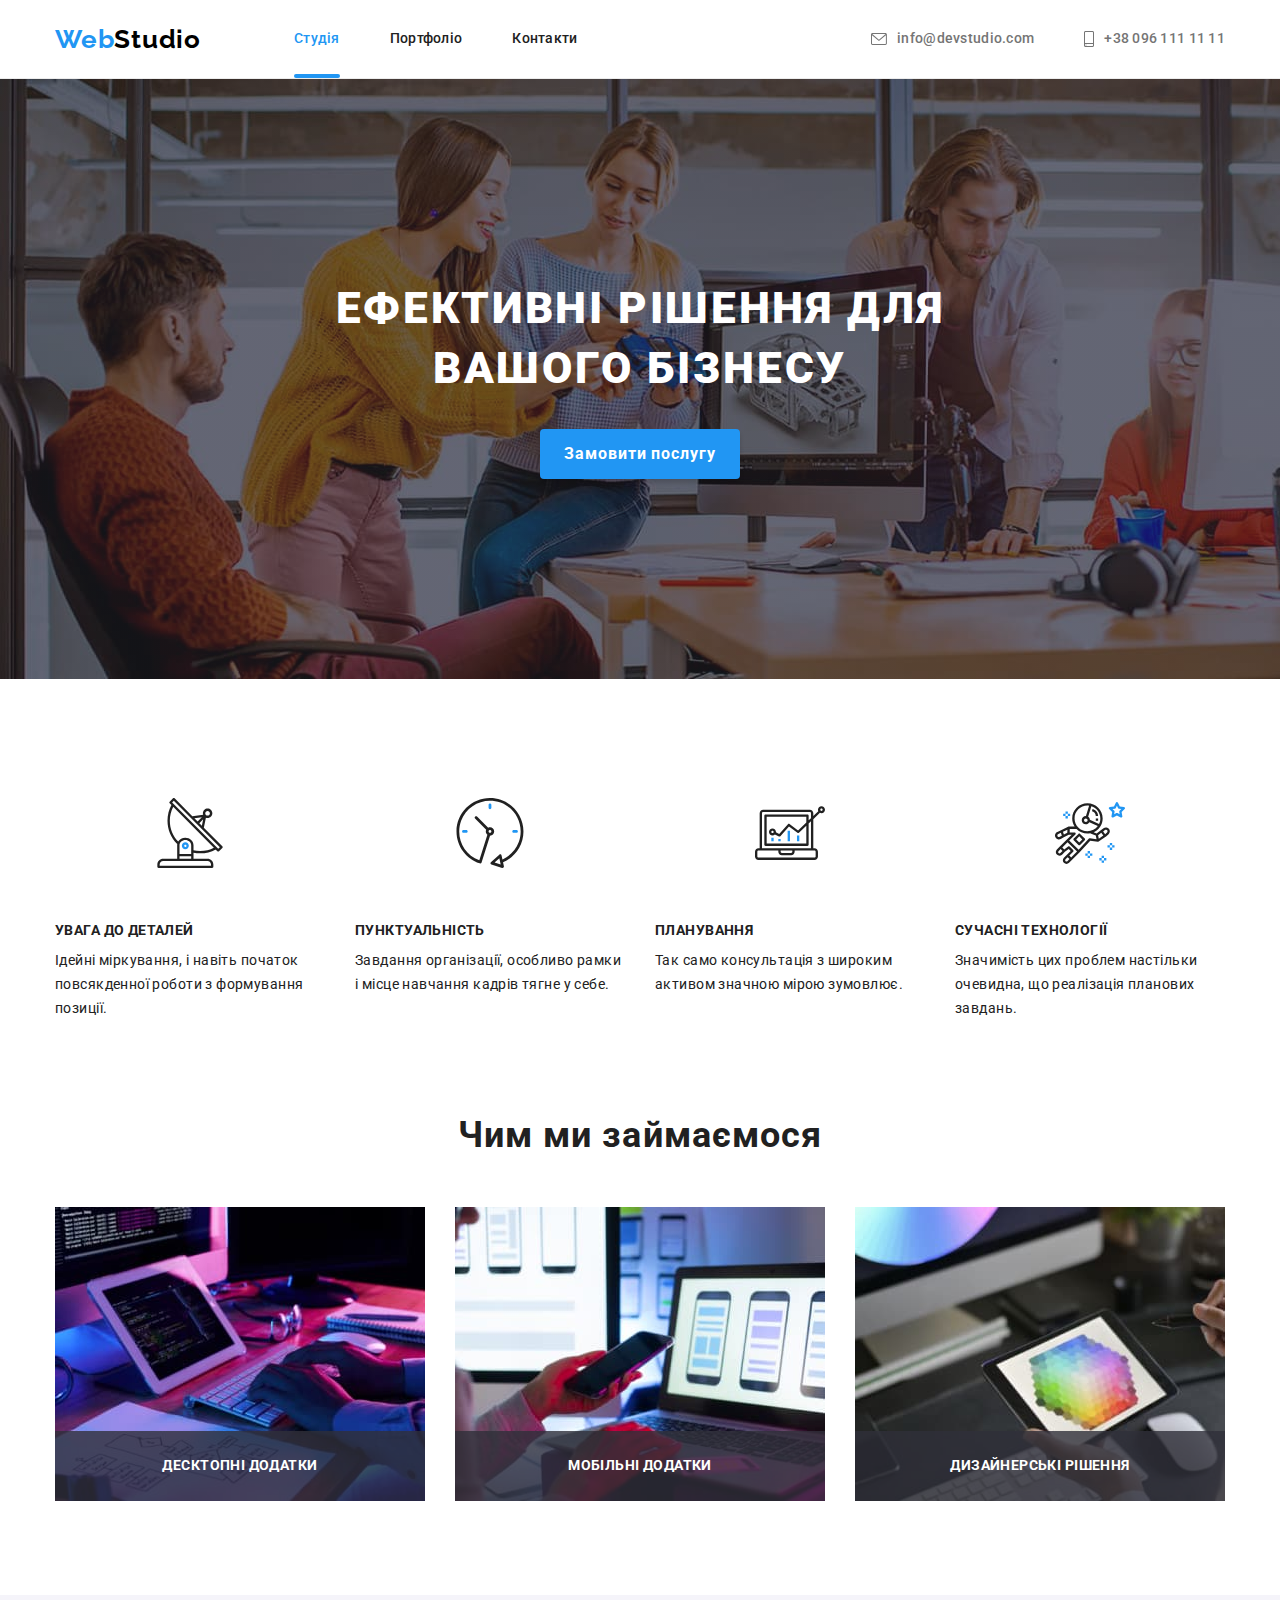
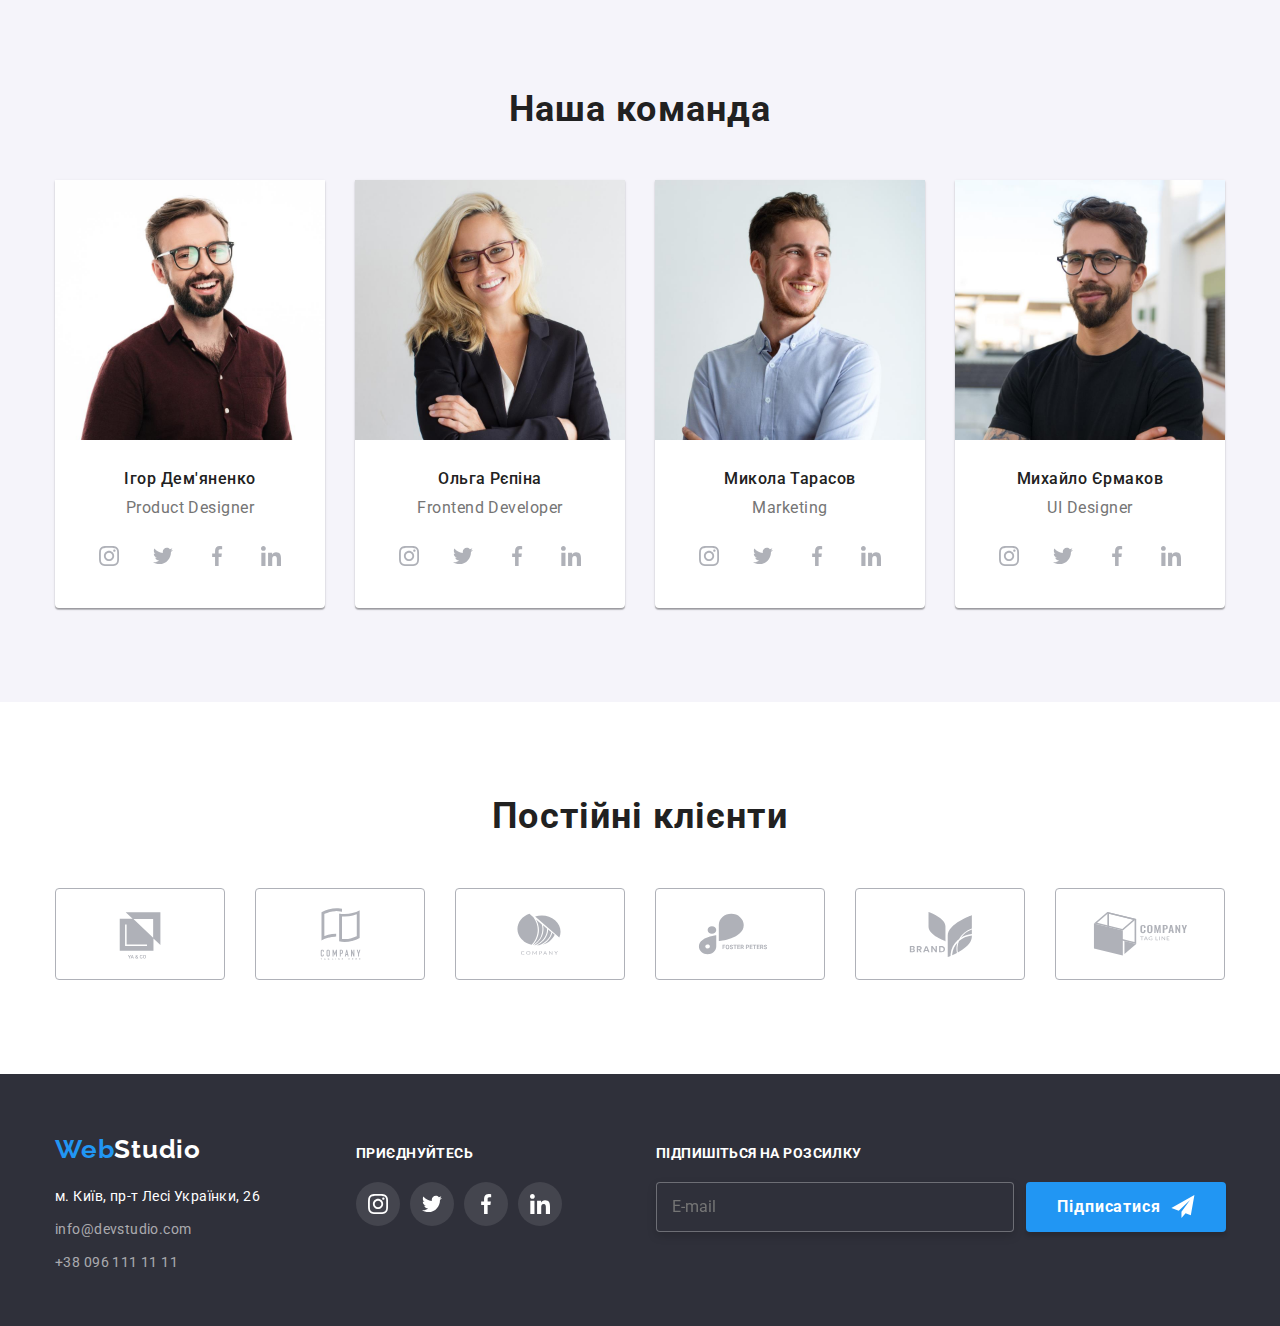
==== index.html @ 4ac6bf8f "старт дз 08" ====
<!DOCTYPE html>
<html lang="uk">
  <head>
    <meta charset="UTF-8" />
    <meta http-equiv="X-UA-Compatible" content="IE=edge" />
    <meta name="viewport" content="width=device-width, initial-scale=1.0" />
    <title>Студія</title>
    <link rel="preconnect" href="https://fonts.googleapis.com" />
    <link rel="preconnect" href="https://fonts.gstatic.com" crossorigin />
    <link
      href="https://fonts.googleapis.com/css2?family=Raleway:wght@700&family=Roboto:wght@400;500;700;900&display=swap"
      rel="stylesheet"
    />
    <link
      rel="stylesheet"
      href="https://cdnjs.cloudflare.com/ajax/libs/modern-normalize/1.1.0/modern-normalize.min.css"
    />
    <link rel="stylesheet" href="./css/main.min.css" />
  </head>
  <body>
    <!-- Шапка -->
    <header>
      <!-- навігація -->
      <div class="container page-header">
        <nav class="page-header__nav">
          <a href="./index.html" class="logo">Web<span class="logo--black">Studio</span></a>
          <ul class="page-header__bookmarks">
            <li class="page-header__item"><a class="page-header__link page-header__link--current" href="./index.html">Студія</a></li>
            <li class="page-header__item"><a class="page-header__link" href="./portfolio.html">Портфоліо</a></li>
            <li class="page-header__item"><a class="page-header__link" href="#">Контакти</a></li>
          </ul>
        </nav>
        <!-- контакти -->
        <ul class="page-header__connection">
                    <li class="page-header__item">
            <a class="page-header__contact" href="mailto:info@devstudio.com"
              ><svg class="page-header__icon" width="16" height="12">
                <use href="./images/icons.svg#icon-envelope"></use></svg
              >info@devstudio.com
            </a>
          </li>
          <li class="page-header__item">
            <a class="page-header__contact" href="tel:+380961111111"
              ><svg class="page-header__icon" width="10" height="16">
                <use href="./images/icons.svg#icon-smartphone"></use></svg
              >+38 096 111 11 11</a
            >
          </li>
        </ul>
      </div>
    </header>
    <main>
      <!-- Герой -->
      <section class="hero-section">
        <div class="container">
          <h1 class="hero-section__title">
            Ефективні рішення для <br />
            вашого бізнесу
          </h1>
          <button type="button" class="button button--margins" data-modal-open>Замовити послугу</button>
        </div>
      </section>
      <!-- Переваги -->
      <section class="section benefits-section">
        <h2 class="visually-hidden">Переваги</h2>
        <div class="container">
          <ul class="benefits-section__list">
            <li class="benefits-section__item">
              <div class="benefits-section__thumb">
                <svg class="benefits-section__icon"><use href="./images/icons.svg#icon-antenna"></use></svg>
              </div>
              <h3 class="benefits-section__title">Увага до деталей</h3>
              <p class="benefits-section__text">
                Ідейні міркування, і навіть початок повсякденної роботи з формування позиції.
              </p>
            </li>
            <li class="benefits-section__item">
              <div class="benefits-section__thumb">
                <svg class="benefits-section__icon"><use href="./images/icons.svg#icon-clock"></use></svg>
              </div>
              <h3 class="benefits-section__title">Пунктуальність</h3>
              <p class="benefits-section__text">
                Завдання організації, особливо рамки і місце навчання кадрів тягне у себе.
              </p>
            </li>
            <li class="benefits-section__item">
              <div class="benefits-section__thumb">
                <svg class="benefits-section__icon"><use href="./images/icons.svg#icon-diagram"></use></svg>
              </div>
              <h3 class="benefits-section__title">Планування</h3>
              <p class="benefits-section__text">
                Так само консультація з широким активом значною мірою зумовлює.
              </p>
            </li>
            <li class="benefits-section__item">
              <div class="benefits-section__thumb">
                <svg class="benefits-section__icon">
                  <use href="./images/icons.svg#icon-astronaut"></use>
                </svg>
              </div>
              <h3 class="benefits-section__title">Сучасні технології</h3>
              <p class="benefits-section__text">
                Значимість цих проблем настільки очевидна, що реалізація планових завдань.
              </p>
            </li>
          </ul>
        </div>
      </section>
      <!-- Чим ми займаємося -->
      <section class="section">
        <div class="container">
          <h2>Чим ми займаємося</h2>
          <ul class="doing">
            <li class="doing__item">
              <div class="doing__thumb">
                <img src="./images/box1.jpg" alt="Пише код за клавіатурою" width="370" />
                <p class="doing__sign">Десктопні додатки</p>
              </div>
            </li>
            <li class="doing__item">
              <div class="doing__thumb">
                <img src="./images/box2.jpg" alt="Створення UI/UX для смартфонів" width="370" />
                <p class="doing__sign">Мобільні додатки</p>
              </div>
            </li>
            <li class="doing__-item">
              <div class="doing__thumb">
                <img src="./images/box3.jpg" alt="Палітра на планшеті" width="370" />
                <p class="doing__sign">Дизайнерські рішення</p>
              </div>
            </li>
          </ul>
        </div>
      </section>
      <!-- Наша команда -->
      <section class="section team-section">
        <div class="container">
          <h2>Наша команда</h2>
          <!-- карточки команди -->
          <ul class="team-section__list">
            <li class="team-section__item">
              <img src="./images/team1.jpg" alt="Бородань в окулярах посміхається" width="270" />
              <div class="team-section__signature">
                <h3 class="team-section__title">Ігор Дем'яненко</h3>
                <p class="team-section__text">Product Designer</p>
                <ul class="team-social">
                  <li class="team-social__item">
                    <a class="team-social__link" href="#">
                      <svg class="team-social__icon">
                        <use href="./images/icons.svg#icon-instagram"></use></svg
                    ></a>
                  </li>
                  <li class="team-social__item">
                    <a class="team-social__link" href="#">
                      <svg class="team-social__icon">
                        <use href="./images/icons.svg#icon-twitter"></use></svg
                    ></a>
                  </li>
                  <li class="team-social__item">
                    <a class="team-social__link" href="#">
                      <svg class="team-social__icon">
                        <use href="./images/icons.svg#icon-facebook"></use></svg
                    ></a>
                  </li>
                  <li class="team-social__item">
                    <a class="team-social__link" href="#">
                      <svg class="team-social__icon">
                        <use href="./images/icons.svg#icon-linkedin"></use></svg
                    ></a>
                  </li>
                </ul>
              </div>
            </li>
            <li class="team-section__item">
              <img src="./images/team2.jpg" alt="Блондинка в окулярах" width="270" />
              <div class="team-section__signature">
                <h3 class="team-section__title">Ольга Рєпіна</h3>
                <p class="team-section__text">Frontend Developer</p>
                <ul class="team-social">
                  <li class="team-social__item">
                    <a class="team-social__link" href="#">
                      <svg class="team-social__icon">
                        <use href="./images/icons.svg#icon-instagram"></use></svg
                    ></a>
                  </li>
                  <li class="team-social__item">
                    <a class="team-social__link" href="#">
                      <svg class="team-social__icon">
                        <use href="./images/icons.svg#icon-twitter"></use></svg
                    ></a>
                  </li>
                  <li class="team-social__item">
                    <a class="team-social__link" href="#">
                      <svg class="team-social__icon">
                        <use href="./images/icons.svg#icon-facebook"></use></svg
                    ></a>
                  </li>
                  <li class="team-social__item">
                    <a class="team-social__link" href="#">
                      <svg class="team-social__icon">
                        <use href="./images/icons.svg#icon-linkedin"></use></svg
                    ></a>
                  </li>
                </ul>
              </div>
            </li>
            <li class="team-section__item">
              <img src="./images/team3.jpg" alt="Чоловік посміхається" width="270" />
              <div class="team-section__signature">
                <h3 class="team-section__title">Микола Тарасов</h3>
                <p class="team-section__text">Marketing</p>
                <ul class="team-social">
                  <li class="team-social__item">
                    <a class="team-social__link" href="#">
                      <svg class="team-social__icon">
                        <use href="./images/icons.svg#icon-instagram"></use></svg
                    ></a>
                  </li>
                  <li class="team-social__item">
                    <a class="team-social__link" href="#">
                      <svg class="team-social__icon">
                        <use href="./images/icons.svg#icon-twitter"></use></svg
                    ></a>
                  </li>
                  <li class="team-social__item">
                    <a class="team-social__link" href="#">
                      <svg class="team-social__icon">
                        <use href="./images/icons.svg#icon-facebook"></use></svg
                    ></a>
                  </li>
                  <li class="team-social__item">
                    <a class="team-social__link" href="#">
                      <svg class="team-social__icon">
                        <use href="./images/icons.svg#icon-linkedin"></use></svg
                    ></a>
                  </li>
                </ul>
              </div>
            </li>
            <li class="team-section__item">
              <img src="./images/team4.jpg" alt="Бородань в окулярах" width="270" />
              <div class="team-section__signature">
                <h3 class="team-section__title">Михайло Єрмаков</h3>
                <p class="team-section__text">UI Designer</p>
                <ul class="team-social">
                  <li class="team-social__item">
                    <a class="team-social__link" href="#">
                      <svg class="team-social__icon">
                        <use href="./images/icons.svg#icon-instagram"></use></svg
                    ></a>
                  </li>
                  <li class="team-social__item">
                    <a class="team-social__link" href="#">
                      <svg class="team-social__icon">
                        <use href="./images/icons.svg#icon-twitter"></use></svg
                    ></a>
                  </li>
                  <li class="team-social__item">
                    <a class="team-social__link" href="#">
                      <svg class="team-social__icon">
                        <use href="./images/icons.svg#icon-facebook"></use></svg
                    ></a>
                  </li>
                  <li class="team-social__item">
                    <a class="team-social__link" href="#">
                      <svg class="team-social__icon">
                        <use href="./images/icons.svg#icon-linkedin"></use></svg
                    ></a>
                  </li>
                </ul>
              </div>
            </li>
          </ul>
        </div>
      </section>
      <!-- Постійні клієнти -->
      <section class="section">
        <div class="container">
          <h2>Постійні клієнти</h2>
          <ul class="clients">
            <li class="clients__item">
              <a class="clients__link" href=""
                ><svg class="clients__icon"><use href="./images/icons.svg#icon-comlogo1"></use></svg
              ></a>
            </li>
            <li class="clients__item">
              <a class="clients__link" href=""
                ><svg class="clients__icon"><use href="./images/icons.svg#icon-comlogo2"></use></svg
              ></a>
            </li>
            <li class="clients__item">
              <a class="clients__link" href=""
                ><svg class="clients__icon"><use href="./images/icons.svg#icon-comlogo3"></use></svg
              ></a>
            </li>
            <li class="clients__item">
              <a class="clients__link" href=""
                ><svg class="clients__icon"><use href="./images/icons.svg#icon-comlogo4"></use></svg
              ></a>
            </li>
            <li class="clients__item">
              <a class="clients__link" href=""
                ><svg class="clients__icon"><use href="./images/icons.svg#icon-comlogo5"></use></svg
              ></a>
            </li>
            <li class="clients__item">
              <a class="clients__link" href=""
                ><svg class="clients__icon"><use href="./images/icons.svg#icon-comlogo6"></use></svg
              ></a>
            </li>
          </ul>
        </div>
      </section>
    </main>
    <!-- Футер -->
    <footer class="page-footer">
      <div class="container container--flex">
        <div>
          <a href="./index.html" class="logo"
            >Web<span class="logo--white">Studio</span></a
          >
          <address class="footer-contacts">
            <ul class="footer-contacts__list">
              <li class="footer-contacts__item">
                <a
                  class="footer-contacts__address"
                  href="https://goo.gl/maps/CPtrU1FHBa2aNyZL9"
                  target="_blank"
                  rel="noopener noreferrer nofollow"
                  >м. Київ, пр-т Лесі Українки, 26</a
                >
              </li>
              <li class="footer-contacts__item">
                <a class="footer-contacts__connection" href="mailto:info@devstudio.com">info@devstudio.com</a>
              </li>
              <li class="footer-contacts__item">
                <a class="footer-contacts__connection" href="tel:+380961111111">+38 096 111 11 11</a>
              </li>
            </ul>
          </address>
        </div>
        <div class="join-in">
          <p class="join-in__title">приєднуйтесь</p>
          <ul class="social-footer">
            <li class="social-footer__item">
              <a class="social-footer__link" href="#">
                <svg class="social-footer__icon">
                  <use href="./images/icons.svg#icon-instagram"></use></svg
              ></a>
            </li>
            <li class="social-footer__item">
              <a class="social-footer__link" href="#">
                <svg class="social-footer__icon">
                  <use href="./images/icons.svg#icon-twitter"></use></svg
              ></a>
            </li>
            <li class="social-footer__item">
              <a class="social-footer__link" href="#">
                <svg class="social-footer__icon">
                  <use href="./images/icons.svg#icon-facebook"></use></svg
              ></a>
            </li>
            <li class="social-footer__item">
              <a class="social-footer__link" href="#">
                <svg class="social-footer__icon">
                  <use href="./images/icons.svg#icon-linkedin"></use></svg
              ></a>
            </li>
          </ul>
        </div>
        <!-- Форма "Підписатися" -->
        <div class="subscribe">
          <p class="subscribe__title">Підпишіться на розсилку</p>
          <form class="subscribe__form" name="subscribe-form">
            <label>
              <input class="subscribe__input" type="email" name="email" placeholder="E-mail" />
            </label>
            <button class="button" type="submit">
              Підписатися<svg class="button__icon" width="24" height="24">
                <use href="./images/icons.svg#icon-iconsend"></use>
              </svg>
            </button>
          </form>
        </div>
      </div>
    </footer>



    <!-- Модалка -->

    <div class="backdrop is-hidden" data-modal>
      <div class="modal">
        <button class="modal__close" data-modal-close>✕</button>
        <h4 class="modal__title">Залиште свої дані, ми вам передзвонимо</h4>
        <form>
          <label class="modal__field"
            ><span class="modal__label"> Ім'я</span>

            <input class="modal__input" type="text" name="name" />
            <svg class="modal__icon">
              <use href="./images/icons.svg#icon-person"></use>
            </svg>
          </label>

          <label class="modal__field">
            <span class="modal__label"> Телефон</span>
            <input class="modal__input" type="tel" name="tel" />
            <svg class="modal__icon">
              <use href="./images/icons.svg#icon-phone"></use>
            </svg>
          </label>

          <label class="modal__field">
            <span class="modal__label"> Пошта</span>
            <input class="modal__input" type="email" name="email" />
            <svg class="modal__icon">
              <use href="./images/icons.svg#icon-email"></use>
            </svg>
          </label>

          <label class="modal__field">
            <span class="modal__label">Коментар</span>
            <textarea class="modal__textarea" name="feedback" rows="7" placeholder="Введіть текст">
            </textarea>
          </label>

          <label class="policy">
            <input class="policy__input" type="checkbox" value="agree" />
            <span class="policy__icon"></span>
            Погоджуюся з розсилкою та приймаю <a class="policy__link" href="">Умови договору</a>
          </label>
          <button class="button button--margins" type="submit">Відправити</button>
        </form>
      </div>
    </div>

    <script src="./js/modal.js"></script>
  </body>
</html>
---- css/main.min.css ----
body{font-family:Roboto,sans-serif;color:#212121}h1,h2,h3,h4,h5,h6,p,ul{margin:0;padding:0;font-weight:normal;list-style:none}img{display:block;max-width:100%;height:auto}li{list-style-type:none}.container{width:1200px;margin:0 auto;padding:0 15px}.section{padding:94px 0}.visually-hidden{position:absolute;white-space:nowrap;width:1px;height:1px;overflow:hidden;border:0;padding:0;clip:rect(0 0 0 0);-webkit-clip-path:inset(50%);clip-path:inset(50%);margin:-1px}.logo{display:inline-block;color:#2196f3;font-family:"Raleway";font-weight:700;font-size:26px;line-height:1.19;letter-spacing:.03em;text-decoration:none}.logo--black{color:#000}.logo--white{color:#fff}header{background:#fff;border-bottom:solid 1px #ececec}.page-header{display:flex;align-items:center}.page-header__bookmarks,.page-header__nav{display:flex;align-items:center}.page-header__bookmarks{margin-left:93px}.page-header__link{position:relative;display:block;padding-top:31px;padding-bottom:31px;color:#212121;text-decoration:none;font-weight:500;font-size:14px;line-height:1.14;letter-spacing:.02em;transition:color 250ms cubic-bezier(0.4, 0, 0.2, 1)}.page-header__link:hover,.page-header__link:focus{color:#2196f3}.page-header__link--current::after{position:absolute;bottom:0;content:"";display:block;background-color:#2196f3;color:#2196f3;height:4px;width:100%;border-radius:2px;opacity:1}.page-header__link--current{color:#2196f3}.page-header__bookmarks .page-header__item:not(:last-child){margin-right:50px}.page-header__connection .page-header__item:not(:last-child){margin-right:50px}.page-header__connection{display:flex;margin-left:auto;color:#757575}.page-header__contact{display:inline-block;display:flex;align-items:center;padding-top:31px;padding-bottom:31px;color:#757575;text-decoration:none;font-weight:500;font-size:14px;line-height:1.14;letter-spacing:.02em;transition:color 250ms cubic-bezier(0.4, 0, 0.2, 1)}.page-header__contact:hover,.page-header__contact:focus{color:#2196f3}.page-header__icon{margin-right:10px;fill:currentColor}.button{color:#fff;background-color:#2196f3;cursor:pointer;display:inline-block;display:flex;align-items:center;justify-content:center;text-align:center;border:0;width:200px;height:50px;border-radius:4px;font-weight:700;font-size:16px;line-height:1.87;letter-spacing:.06em;box-shadow:0px 4px 4px rgba(0,0,0,.15);padding:10px 23px}.button--margins{margin:auto}.hero-section{align-items:center;background-color:#2f303a;background-image:linear-gradient(rgba(47, 48, 58, 0.4), rgba(47, 48, 58, 0.4)),url(../images/heroimage.jpg);max-width:1600px;height:600px;margin:0 auto;padding:200px 0}.hero-section__title{font-weight:900;font-size:44px;line-height:1.36;text-align:center;letter-spacing:.06em;text-transform:uppercase;color:#fff;margin-top:0;margin-bottom:30px}.benefits-section{padding-bottom:0}.benefits-section__list{display:flex}.benefits-section__list .benefits-section__item:not(:last-child){margin-right:30px}.benefits-section__item{width:270px}.benefits-section__thumb{display:block;display:flex;align-items:center;justify-content:center;height:120px;border-radius:4px;margin-bottom:30px;background-color:var(--bg-secondary-color)}.benefits-section__icon{width:70px;height:70px}.benefits-section__title{font-family:"Roboto";font-weight:700;font-size:14px;line-height:1.14;letter-spacing:.03em;text-transform:uppercase;margin-bottom:10px}.benefits-section__text{font-size:14px;line-height:1.71;letter-spacing:.03em;color:var(--secondary-text-color)}h2{font-weight:700;font-size:36px;line-height:1.16;text-align:center;letter-spacing:.03em;margin-bottom:50px}.doing{display:flex}.doing__item:not(:last-child){margin-right:30px}.doing__thumb{position:relative;display:flex;align-items:center}.doing__sign{position:absolute;bottom:0;display:block;display:flex;align-items:center;justify-content:center;background-color:rgba(47,48,58,.8);width:100%;height:70px;font-weight:700;font-size:14px;line-height:1.14;text-align:center;letter-spacing:.03em;text-transform:uppercase;color:#fff}.team-section{background-color:#f5f4fa}.team-section__list{display:flex}.team-section__item{display:block;width:270px;background-color:#fff;box-shadow:0px 1px 3px rgba(0,0,0,.12),0px 1px 1px rgba(0,0,0,.14),0px 2px 1px rgba(0,0,0,.2);border-radius:0px 0px 4px 4px}.team-section__item:not(:last-child){margin-right:30px}.team-section__title{font-weight:500;font-size:16px;line-height:1.18;text-align:center;letter-spacing:.03em;margin-bottom:10px}.team-section__text{font-size:16px;line-height:1.18;text-align:center;letter-spacing:.03em;color:#757575;margin-bottom:16px}.team-section__signature{padding:30px 32px}.team-social{display:flex;width:206px;height:44px}.team-social__item:not(:last-child){margin-right:10px}.team-social__link{display:inline-block;width:44px;height:44px;border-radius:50%;padding:12px;fill:#afb1b8;transition:color 250ms cubic-bezier(0.4, 0, 0.2, 1),background-color 250ms cubic-bezier(0.4, 0, 0.2, 1)}.team-social__link:hover,.team-social__link:focus{background-color:#2196f3;fill:#fff}.team-social__icon{width:20px;height:20px}.clients{display:flex}.clients__item:not(:last-child){margin-right:30px}.clients__link{display:inline-block;width:170px;height:92px;border:#afb1b8 solid 1px;border-radius:4px;padding:16px 32px;color:#afb1b8;transition:fill 250ms cubic-bezier(0.4, 0, 0.2, 1),color 250ms cubic-bezier(0.4, 0, 0.2, 1),border 250ms cubic-bezier(0.4, 0, 0.2, 1)}.clients__link:hover,.clients__link:focus{border:#2196f3 solid 1px;color:#2196f3;fill:#2196f3}.clients__icon{width:106px;height:60px;fill:currentColor}.page-footer{background-color:#2f303a;height:252px;padding-top:60px}.container--flex{display:flex}.footer-contacts{margin-top:20px}.footer-contacts__address{color:#fff;font-style:normal;font-size:14px;line-height:1.71;letter-spacing:.03em;text-decoration:none;transition:color 250ms cubic-bezier(0.4, 0, 0.2, 1)}.footer-contacts__address:hover,.footer-contacts__address:focus{color:#2196f3}.footer-contacts__connection{color:rgba(255,255,255,.6);font-style:normal;font-size:14px;line-height:1.71;letter-spacing:.03em;text-decoration:none;transition:color 250ms cubic-bezier(0.4, 0, 0.2, 1)}.footer-contacts__connection:hover,.footer-contacts__connection:focus{color:#2196f3}.footer-contacts__item:not(:last-child){margin-bottom:9px}.footer-contacts__list{width:231px}.social-footer{display:flex}.social-footer__item:not(:last-child){margin-right:10px}.social-footer__link{display:inline-block;width:44px;height:44px;border-radius:50%;background-color:rgba(255,255,255,.1);padding:12px;transition:background-color 250ms cubic-bezier(0.4, 0, 0.2, 1)}.social-footer__link:hover,.social-footer__link:focus{background-color:#2196f3}.social-footer__icon{width:20px;height:20px;fill:#fff}.join-in{margin-left:70px}.join-in__title,.subscribe__title{font-weight:700;font-size:14px;line-height:1.14;letter-spacing:.03em;text-transform:uppercase;color:#fff;margin-top:12px;margin-bottom:20px}.subscribe{margin-left:94px}.subscribe__form{display:flex;flex-direction:row}.button__icon{margin-left:10px;justify-content:center}.subscribe__input{width:358px;height:50px;margin-right:12px;display:inline-block;display:flex;background-color:#2f303a;color:rgba(255,255,255,.6);padding:15px;border:1px solid rgba(255,255,255,.3);filter:drop-shadow(0px 4px 4px rgba(0, 0, 0, 0.15));border-radius:4px}.backdrop{position:fixed;left:0;top:0;width:100%;height:100%;background-color:rgba(0,0,0,.2);opacity:1;transition:opacity 300ms cubic-bezier(0.4, 0, 0.2, 1)}.backdrop.is-hidden{opacity:0;pointer-events:none}.backdrop.is-hidden .modal{transform:translate(-50%, -50%) scale(1.1)}.modal{position:absolute;top:50%;left:50%;width:528px;padding:40px;border-radius:4px;background-color:#fff;box-shadow:0px 1px 3px rgba(0,0,0,.12),0px 1px 1px rgba(0,0,0,.14),0px 2px 1px rgba(0,0,0,.2);transform:translate(-50%, -50%) scale(1);transition:transform 300ms cubic-bezier(0.4, 0, 0.2, 1)}.modal__close{position:absolute;display:block;padding:0;top:8px;right:8px;width:30px;height:30px;border-radius:50%;background-color:#fff;border:1px solid rgba(0,0,0,.1);transition:color 250ms cubic-bezier(0.4, 0, 0.2, 1)}.modal__close:hover{color:#2196f3;cursor:pointer}.modal__title{font-weight:700;font-size:20px;line-height:1.15;text-align:center;letter-spacing:.03em;margin-bottom:30px}.modal__field{display:block;position:relative}.modal__label{position:absolute;top:-18px;font-size:12px;line-height:1.16;letter-spacing:.01em;color:#757575}.modal__input{width:448px;height:40px;border:1px solid rgba(33,33,33,.2);border-radius:4px;padding-left:42px;margin-bottom:28px;transition:border 250ms cubic-bezier(0.4, 0, 0.2, 1)}.modal__input:focus+.modal__icon{fill:#2196f3}.modal__input:focus{border:1px solid #2196f3}.modal__textarea{resize:none;width:448px;height:120px;font-size:12px;line-height:1.16;letter-spacing:.01em;color:rgba(117,117,117,.5);padding:12px 16px;border:1px solid rgba(33,33,33,.2);border-radius:4px;margin-bottom:20px;transition:border 250ms cubic-bezier(0.4, 0, 0.2, 1)}.modal__textarea:focus{border:1px solid #2196f3}.modal__icon{position:absolute;top:11px;left:12px;display:inline-block;width:18px;height:18px;transition:fill 250ms cubic-bezier(0.4, 0, 0.2, 1)}.policy{display:inline-block;display:flex;align-items:center;font-size:14px;line-height:1.71;letter-spacing:.03em;color:#757575;margin-left:11px;margin-right:11px;margin-bottom:30px}.policy__link{display:inline-block;color:#2196f3;text-decoration:underline;margin-left:4px}.policy__input{position:absolute;white-space:nowrap;width:1px;height:1px;overflow:hidden;border:0;padding:0;clip:rect(0 0 0 0);-webkit-clip-path:inset(50%);clip-path:inset(50%);margin:-1px}.policy__input:checked+.policy__icon{background-color:#2196f3;border:none;background-image:url(../images/check.svg);background-size:contain;background-position:center;background-repeat:no-repeat}.policy__icon{display:inline-block;width:15px;height:15px;border:#212121 2px solid;border-radius:2px;margin-right:8px;transition:background-color 250ms cubic-bezier(0.4, 0, 0.2, 1),border 250ms cubic-bezier(0.4, 0, 0.2, 1)}.filter{display:flex;justify-content:center;margin-bottom:50px}.filter__item:not(:last-child){margin-right:8px}.filter__button{color:#212121;background-color:#f5f4fa;cursor:pointer;border:0;font-weight:500;font-size:16px;line-height:1.62;text-align:center;letter-spacing:.03em;border-radius:4px;padding:6px 22px;transition:color 250ms cubic-bezier(0.4, 0, 0.2, 1),background-color 250ms cubic-bezier(0.4, 0, 0.2, 1),box-shadow 250ms cubic-bezier(0.4, 0, 0.2, 1)}.filter__button:hover,.filter__button:focus{color:#fff;background-color:#2196f3;box-shadow:0px 3px 1px rgba(0,0,0,.1),0px 1px 2px rgba(0,0,0,.08),0px 2px 2px rgba(0,0,0,.12)}.cards-grid{display:flex;flex-wrap:wrap}.card{width:370px;height:404px;background:#fff;border:1px solid #eee;margin-right:30px;margin-bottom:30px;transition:box-shadow 250ms cubic-bezier(0.4, 0, 0.2, 1),opacity 250ms cubic-bezier(0.4, 0, 0.2, 1)}.card:hover,.card:focus{box-shadow:0px 1px 1px rgba(0,0,0,.12),0px 4px 4px rgba(0,0,0,.06),1px 4px 6px rgba(0,0,0,.16)}.card:hover .card__overlay,.card:focus .card__overlay{transform:translateY(-294px)}.card:nth-child(3n){margin-right:0}.card:nth-last-child(-n+3){margin-bottom:0}.card__thumb{position:relative;overflow:hidden;display:flex;align-items:center}.card__overlay{position:absolute;top:294px;width:100%;height:100%;background-color:rgba(33,150,243,.9);transition:transform 250ms cubic-bezier(0.4, 0, 0.2, 1)}.card__comment{position:absolute;display:block;top:0;width:100%;height:100%;padding:63px 24px;font-size:18px;line-height:1.55;color:#fff;letter-spacing:.03em}.card__sign{padding:20px 24px}.card__tittle{width:322px;font-weight:700;font-size:18px;line-height:2;letter-spacing:.06em;margin-bottom:4px}.card__text{width:322px;font-size:16px;line-height:1.87;letter-spacing:.03em;color:#757575}/*# sourceMappingURL=main.min.css.map */
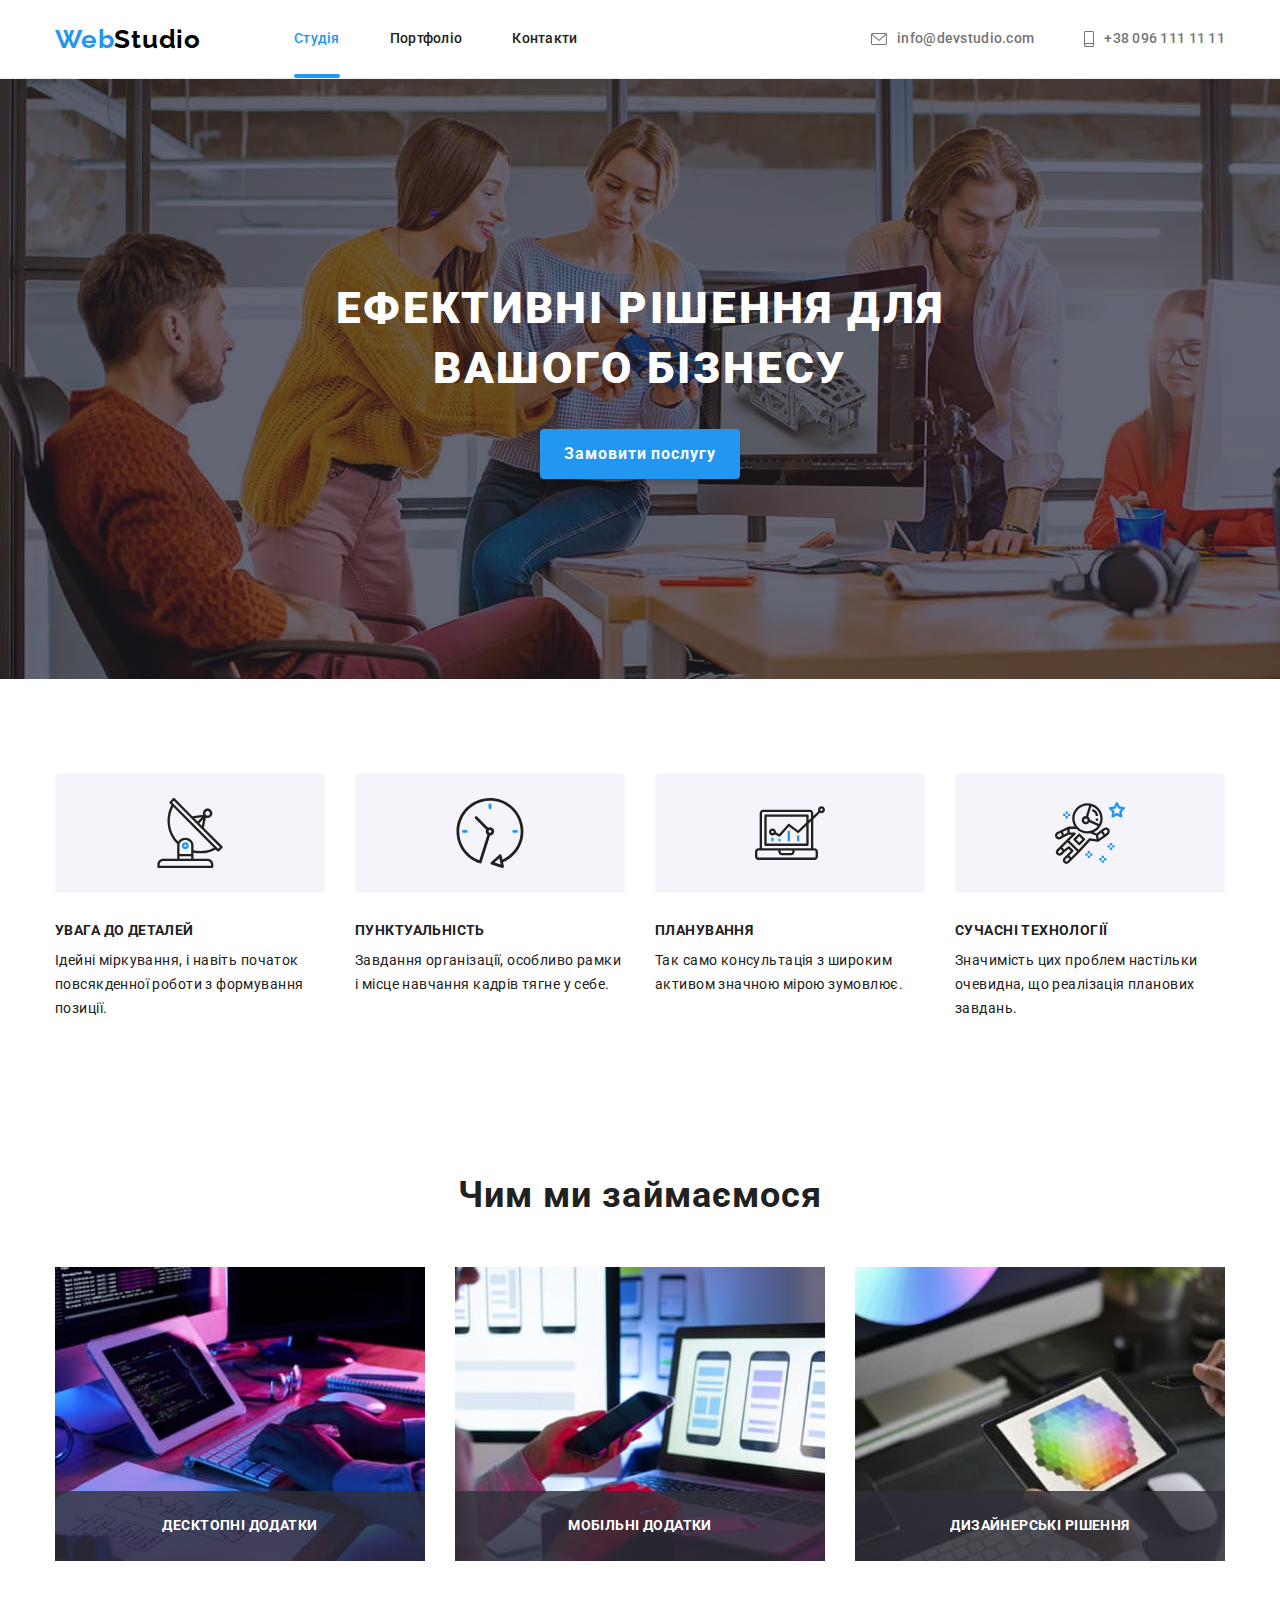
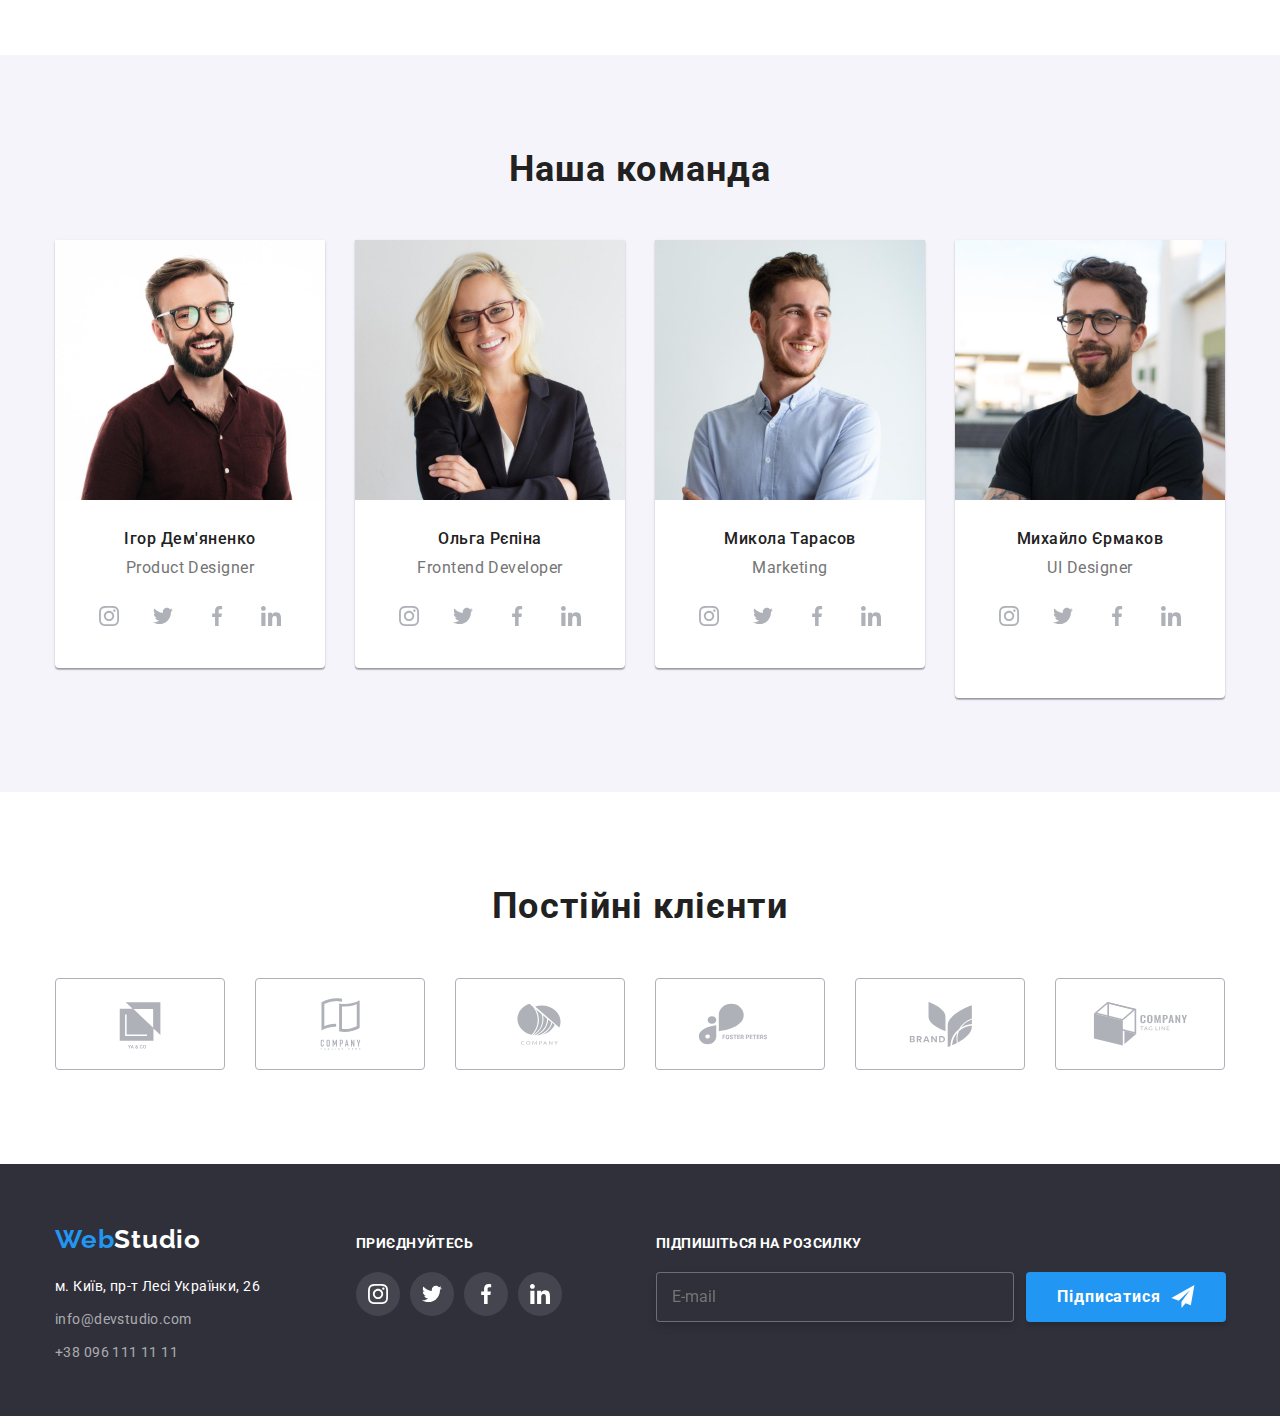
==== commit 6a987e47: "мобільна до клієнтів" ====
--- a/index.html
+++ b/index.html
@@ -23,16 +23,62 @@
       <!-- навігація -->
       <div class="container page-header">
         <nav class="page-header__nav">
-          <a href="./index.html" class="logo">Web<span class="logo--black">Studio</span></a>
+          <a href="./index.html" class="logo"> Web<span class="logo--black">Studio</span></a>
+
+          <!-- Кнопка меню -->
+          <button class="menu-button js-open-menu" type="button">
+            <svg width="40" height="40" aria-label="Перемикач мобільного меню">
+              <use class="icon-menu" href="./images/icons.svg#icon-menu"></use>
+            </svg>
+          </button>
+          <!-- Меню для мобілки -->
+          <div class="js-menu-container">
+            <button class="menu-button js-close-menu" type="button">
+              <svg width="40" height="40" aria-label="Перемикач мобільного меню">
+                <use class="icon-cross" href="./images/icons.svg#icon-close"></use>
+              </svg>
+            </button>
+            <!-- закладки мобілки -->
+            <ul class="menu-nav">
+              <li class="menu-nav__bookmark">
+                <a class="menu-nav__link menu-nav__link--current" href="./index.html">Студія</a>
+              </li>
+              <li class="menu-nav__bookmark">
+                <a class="menu-nav__link" href="./portfolio.html">Портфоліо</a>
+              </li>
+              <li class="menu-nav__bookmark"><a class="menu-nav__link" href="#">Контакти</a></li>
+            </ul>
+            <!-- контакти мобілки -->
+            <ul class="menu-contact">
+              <li class="menu-contact__item">
+                <a class="menu-contact__tel" href="tel:+380961111111">+38 096 111 11 11</a>
+              </li>
+              <li class="menu-contact__item">
+                <a class="menu-contact__mail" href="mailto:info@devstudio.com">info@devstudio.com </a>
+              </li>
+            </ul>
+            <!-- соц мережі мобілки -->
+            <ul class="menu-social">
+              <li class="menu-social__item"><a class="menu-social__link" href="#">Instagram</a></li>
+              <li class="menu-social__item"><a class="menu-social__link" href="#">Twitter</a></li>
+              <li class="menu-social__item"><a class="menu-social__link" href="#">Facebook</a></li>
+              <li class="menu-social__item"><a class="menu-social__link" href="#">LinkedIn</a></li>
+            </ul>
+          </div>
           <ul class="page-header__bookmarks">
-            <li class="page-header__item"><a class="page-header__link page-header__link--current" href="./index.html">Студія</a></li>
-            <li class="page-header__item"><a class="page-header__link" href="./portfolio.html">Портфоліо</a></li>
+            <li class="page-header__item">
+              <a class="page-header__link page-header__link--current" href="./index.html">Студія</a>
+            </li>
+            <li class="page-header__item">
+              <a class="page-header__link" href="./portfolio.html">Портфоліо</a>
+            </li>
             <li class="page-header__item"><a class="page-header__link" href="#">Контакти</a></li>
           </ul>
         </nav>
+
         <!-- контакти -->
         <ul class="page-header__connection">
-                    <li class="page-header__item">
+          <li class="page-header__item">
             <a class="page-header__contact" href="mailto:info@devstudio.com"
               ><svg class="page-header__icon" width="16" height="12">
                 <use href="./images/icons.svg#icon-envelope"></use></svg
@@ -57,7 +103,9 @@
             Ефективні рішення для <br />
             вашого бізнесу
           </h1>
-          <button type="button" class="button button--margins" data-modal-open>Замовити послугу</button>
+          <button type="button" class="button button--margins" data-modal-open>
+            Замовити послугу
+          </button>
         </div>
       </section>
       <!-- Переваги -->
@@ -67,7 +115,9 @@
           <ul class="benefits-section__list">
             <li class="benefits-section__item">
               <div class="benefits-section__thumb">
-                <svg class="benefits-section__icon"><use href="./images/icons.svg#icon-antenna"></use></svg>
+                <svg class="benefits-section__icon">
+                  <use href="./images/icons.svg#icon-antenna"></use>
+                </svg>
               </div>
               <h3 class="benefits-section__title">Увага до деталей</h3>
               <p class="benefits-section__text">
@@ -76,7 +126,9 @@
             </li>
             <li class="benefits-section__item">
               <div class="benefits-section__thumb">
-                <svg class="benefits-section__icon"><use href="./images/icons.svg#icon-clock"></use></svg>
+                <svg class="benefits-section__icon">
+                  <use href="./images/icons.svg#icon-clock"></use>
+                </svg>
               </div>
               <h3 class="benefits-section__title">Пунктуальність</h3>
               <p class="benefits-section__text">
@@ -85,7 +137,9 @@
             </li>
             <li class="benefits-section__item">
               <div class="benefits-section__thumb">
-                <svg class="benefits-section__icon"><use href="./images/icons.svg#icon-diagram"></use></svg>
+                <svg class="benefits-section__icon">
+                  <use href="./images/icons.svg#icon-diagram"></use>
+                </svg>
               </div>
               <h3 class="benefits-section__title">Планування</h3>
               <p class="benefits-section__text">
@@ -107,7 +161,7 @@
         </div>
       </section>
       <!-- Чим ми займаємося -->
-      <section class="section">
+      <section class="section hide-doing">
         <div class="container">
           <h2>Чим ми займаємося</h2>
           <ul class="doing">
@@ -139,7 +193,7 @@
           <!-- карточки команди -->
           <ul class="team-section__list">
             <li class="team-section__item">
-              <img src="./images/team1.jpg" alt="Бородань в окулярах посміхається" width="270" />
+              <img class="team-section__photo" src="./images/team1.jpg" alt="Бородань в окулярах посміхається"  />
               <div class="team-section__signature">
                 <h3 class="team-section__title">Ігор Дем'яненко</h3>
                 <p class="team-section__text">Product Designer</p>
@@ -172,7 +226,7 @@
               </div>
             </li>
             <li class="team-section__item">
-              <img src="./images/team2.jpg" alt="Блондинка в окулярах" width="270" />
+              <img class="team-section__photo" src="./images/team2.jpg" alt="Блондинка в окулярах" />
               <div class="team-section__signature">
                 <h3 class="team-section__title">Ольга Рєпіна</h3>
                 <p class="team-section__text">Frontend Developer</p>
@@ -205,7 +259,7 @@
               </div>
             </li>
             <li class="team-section__item">
-              <img src="./images/team3.jpg" alt="Чоловік посміхається" width="270" />
+              <img class="team-section__photo" src="./images/team3.jpg" alt="Чоловік посміхається"  />
               <div class="team-section__signature">
                 <h3 class="team-section__title">Микола Тарасов</h3>
                 <p class="team-section__text">Marketing</p>
@@ -238,7 +292,7 @@
               </div>
             </li>
             <li class="team-section__item">
-              <img src="./images/team4.jpg" alt="Бородань в окулярах" width="270" />
+              <img class="team-section__photo" src="./images/team4.jpg" alt="Бородань в окулярах"  />
               <div class="team-section__signature">
                 <h3 class="team-section__title">Михайло Єрмаков</h3>
                 <p class="team-section__text">UI Designer</p>
@@ -316,9 +370,7 @@
     <footer class="page-footer">
       <div class="container container--flex">
         <div>
-          <a href="./index.html" class="logo"
-            >Web<span class="logo--white">Studio</span></a
-          >
+          <a href="./index.html" class="logo">Web<span class="logo--white">Studio</span></a>
           <address class="footer-contacts">
             <ul class="footer-contacts__list">
               <li class="footer-contacts__item">
@@ -331,10 +383,14 @@
                 >
               </li>
               <li class="footer-contacts__item">
-                <a class="footer-contacts__connection" href="mailto:info@devstudio.com">info@devstudio.com</a>
+                <a class="footer-contacts__connection" href="mailto:info@devstudio.com"
+                  >info@devstudio.com</a
+                >
               </li>
               <li class="footer-contacts__item">
-                <a class="footer-contacts__connection" href="tel:+380961111111">+38 096 111 11 11</a>
+                <a class="footer-contacts__connection" href="tel:+380961111111"
+                  >+38 096 111 11 11</a
+                >
               </li>
             </ul>
           </address>
@@ -385,8 +441,6 @@
       </div>
     </footer>
 
-
-
     <!-- Модалка -->
 
     <div class="backdrop is-hidden" data-modal>
@@ -436,5 +490,6 @@
     </div>
 
     <script src="./js/modal.js"></script>
+    <script src="./js/mobile-menu.js"></script>
   </body>
 </html>
--- a/css/main.min.css
+++ b/css/main.min.css
@@ -1 +1 @@
-body{font-family:Roboto,sans-serif;color:#212121}h1,h2,h3,h4,h5,h6,p,ul{margin:0;padding:0;font-weight:normal;list-style:none}img{display:block;max-width:100%;height:auto}li{list-style-type:none}.container{width:1200px;margin:0 auto;padding:0 15px}.section{padding:94px 0}.visually-hidden{position:absolute;white-space:nowrap;width:1px;height:1px;overflow:hidden;border:0;padding:0;clip:rect(0 0 0 0);-webkit-clip-path:inset(50%);clip-path:inset(50%);margin:-1px}.logo{display:inline-block;color:#2196f3;font-family:"Raleway";font-weight:700;font-size:26px;line-height:1.19;letter-spacing:.03em;text-decoration:none}.logo--black{color:#000}.logo--white{color:#fff}header{background:#fff;border-bottom:solid 1px #ececec}.page-header{display:flex;align-items:center}.page-header__bookmarks,.page-header__nav{display:flex;align-items:center}.page-header__bookmarks{margin-left:93px}.page-header__link{position:relative;display:block;padding-top:31px;padding-bottom:31px;color:#212121;text-decoration:none;font-weight:500;font-size:14px;line-height:1.14;letter-spacing:.02em;transition:color 250ms cubic-bezier(0.4, 0, 0.2, 1)}.page-header__link:hover,.page-header__link:focus{color:#2196f3}.page-header__link--current::after{position:absolute;bottom:0;content:"";display:block;background-color:#2196f3;color:#2196f3;height:4px;width:100%;border-radius:2px;opacity:1}.page-header__link--current{color:#2196f3}.page-header__bookmarks .page-header__item:not(:last-child){margin-right:50px}.page-header__connection .page-header__item:not(:last-child){margin-right:50px}.page-header__connection{display:flex;margin-left:auto;color:#757575}.page-header__contact{display:inline-block;display:flex;align-items:center;padding-top:31px;padding-bottom:31px;color:#757575;text-decoration:none;font-weight:500;font-size:14px;line-height:1.14;letter-spacing:.02em;transition:color 250ms cubic-bezier(0.4, 0, 0.2, 1)}.page-header__contact:hover,.page-header__contact:focus{color:#2196f3}.page-header__icon{margin-right:10px;fill:currentColor}.button{color:#fff;background-color:#2196f3;cursor:pointer;display:inline-block;display:flex;align-items:center;justify-content:center;text-align:center;border:0;width:200px;height:50px;border-radius:4px;font-weight:700;font-size:16px;line-height:1.87;letter-spacing:.06em;box-shadow:0px 4px 4px rgba(0,0,0,.15);padding:10px 23px}.button--margins{margin:auto}.hero-section{align-items:center;background-color:#2f303a;background-image:linear-gradient(rgba(47, 48, 58, 0.4), rgba(47, 48, 58, 0.4)),url(../images/heroimage.jpg);max-width:1600px;height:600px;margin:0 auto;padding:200px 0}.hero-section__title{font-weight:900;font-size:44px;line-height:1.36;text-align:center;letter-spacing:.06em;text-transform:uppercase;color:#fff;margin-top:0;margin-bottom:30px}.benefits-section{padding-bottom:0}.benefits-section__list{display:flex}.benefits-section__list .benefits-section__item:not(:last-child){margin-right:30px}.benefits-section__item{width:270px}.benefits-section__thumb{display:block;display:flex;align-items:center;justify-content:center;height:120px;border-radius:4px;margin-bottom:30px;background-color:var(--bg-secondary-color)}.benefits-section__icon{width:70px;height:70px}.benefits-section__title{font-family:"Roboto";font-weight:700;font-size:14px;line-height:1.14;letter-spacing:.03em;text-transform:uppercase;margin-bottom:10px}.benefits-section__text{font-size:14px;line-height:1.71;letter-spacing:.03em;color:var(--secondary-text-color)}h2{font-weight:700;font-size:36px;line-height:1.16;text-align:center;letter-spacing:.03em;margin-bottom:50px}.doing{display:flex}.doing__item:not(:last-child){margin-right:30px}.doing__thumb{position:relative;display:flex;align-items:center}.doing__sign{position:absolute;bottom:0;display:block;display:flex;align-items:center;justify-content:center;background-color:rgba(47,48,58,.8);width:100%;height:70px;font-weight:700;font-size:14px;line-height:1.14;text-align:center;letter-spacing:.03em;text-transform:uppercase;color:#fff}.team-section{background-color:#f5f4fa}.team-section__list{display:flex}.team-section__item{display:block;width:270px;background-color:#fff;box-shadow:0px 1px 3px rgba(0,0,0,.12),0px 1px 1px rgba(0,0,0,.14),0px 2px 1px rgba(0,0,0,.2);border-radius:0px 0px 4px 4px}.team-section__item:not(:last-child){margin-right:30px}.team-section__title{font-weight:500;font-size:16px;line-height:1.18;text-align:center;letter-spacing:.03em;margin-bottom:10px}.team-section__text{font-size:16px;line-height:1.18;text-align:center;letter-spacing:.03em;color:#757575;margin-bottom:16px}.team-section__signature{padding:30px 32px}.team-social{display:flex;width:206px;height:44px}.team-social__item:not(:last-child){margin-right:10px}.team-social__link{display:inline-block;width:44px;height:44px;border-radius:50%;padding:12px;fill:#afb1b8;transition:color 250ms cubic-bezier(0.4, 0, 0.2, 1),background-color 250ms cubic-bezier(0.4, 0, 0.2, 1)}.team-social__link:hover,.team-social__link:focus{background-color:#2196f3;fill:#fff}.team-social__icon{width:20px;height:20px}.clients{display:flex}.clients__item:not(:last-child){margin-right:30px}.clients__link{display:inline-block;width:170px;height:92px;border:#afb1b8 solid 1px;border-radius:4px;padding:16px 32px;color:#afb1b8;transition:fill 250ms cubic-bezier(0.4, 0, 0.2, 1),color 250ms cubic-bezier(0.4, 0, 0.2, 1),border 250ms cubic-bezier(0.4, 0, 0.2, 1)}.clients__link:hover,.clients__link:focus{border:#2196f3 solid 1px;color:#2196f3;fill:#2196f3}.clients__icon{width:106px;height:60px;fill:currentColor}.page-footer{background-color:#2f303a;height:252px;padding-top:60px}.container--flex{display:flex}.footer-contacts{margin-top:20px}.footer-contacts__address{color:#fff;font-style:normal;font-size:14px;line-height:1.71;letter-spacing:.03em;text-decoration:none;transition:color 250ms cubic-bezier(0.4, 0, 0.2, 1)}.footer-contacts__address:hover,.footer-contacts__address:focus{color:#2196f3}.footer-contacts__connection{color:rgba(255,255,255,.6);font-style:normal;font-size:14px;line-height:1.71;letter-spacing:.03em;text-decoration:none;transition:color 250ms cubic-bezier(0.4, 0, 0.2, 1)}.footer-contacts__connection:hover,.footer-contacts__connection:focus{color:#2196f3}.footer-contacts__item:not(:last-child){margin-bottom:9px}.footer-contacts__list{width:231px}.social-footer{display:flex}.social-footer__item:not(:last-child){margin-right:10px}.social-footer__link{display:inline-block;width:44px;height:44px;border-radius:50%;background-color:rgba(255,255,255,.1);padding:12px;transition:background-color 250ms cubic-bezier(0.4, 0, 0.2, 1)}.social-footer__link:hover,.social-footer__link:focus{background-color:#2196f3}.social-footer__icon{width:20px;height:20px;fill:#fff}.join-in{margin-left:70px}.join-in__title,.subscribe__title{font-weight:700;font-size:14px;line-height:1.14;letter-spacing:.03em;text-transform:uppercase;color:#fff;margin-top:12px;margin-bottom:20px}.subscribe{margin-left:94px}.subscribe__form{display:flex;flex-direction:row}.button__icon{margin-left:10px;justify-content:center}.subscribe__input{width:358px;height:50px;margin-right:12px;display:inline-block;display:flex;background-color:#2f303a;color:rgba(255,255,255,.6);padding:15px;border:1px solid rgba(255,255,255,.3);filter:drop-shadow(0px 4px 4px rgba(0, 0, 0, 0.15));border-radius:4px}.backdrop{position:fixed;left:0;top:0;width:100%;height:100%;background-color:rgba(0,0,0,.2);opacity:1;transition:opacity 300ms cubic-bezier(0.4, 0, 0.2, 1)}.backdrop.is-hidden{opacity:0;pointer-events:none}.backdrop.is-hidden .modal{transform:translate(-50%, -50%) scale(1.1)}.modal{position:absolute;top:50%;left:50%;width:528px;padding:40px;border-radius:4px;background-color:#fff;box-shadow:0px 1px 3px rgba(0,0,0,.12),0px 1px 1px rgba(0,0,0,.14),0px 2px 1px rgba(0,0,0,.2);transform:translate(-50%, -50%) scale(1);transition:transform 300ms cubic-bezier(0.4, 0, 0.2, 1)}.modal__close{position:absolute;display:block;padding:0;top:8px;right:8px;width:30px;height:30px;border-radius:50%;background-color:#fff;border:1px solid rgba(0,0,0,.1);transition:color 250ms cubic-bezier(0.4, 0, 0.2, 1)}.modal__close:hover{color:#2196f3;cursor:pointer}.modal__title{font-weight:700;font-size:20px;line-height:1.15;text-align:center;letter-spacing:.03em;margin-bottom:30px}.modal__field{display:block;position:relative}.modal__label{position:absolute;top:-18px;font-size:12px;line-height:1.16;letter-spacing:.01em;color:#757575}.modal__input{width:448px;height:40px;border:1px solid rgba(33,33,33,.2);border-radius:4px;padding-left:42px;margin-bottom:28px;transition:border 250ms cubic-bezier(0.4, 0, 0.2, 1)}.modal__input:focus+.modal__icon{fill:#2196f3}.modal__input:focus{border:1px solid #2196f3}.modal__textarea{resize:none;width:448px;height:120px;font-size:12px;line-height:1.16;letter-spacing:.01em;color:rgba(117,117,117,.5);padding:12px 16px;border:1px solid rgba(33,33,33,.2);border-radius:4px;margin-bottom:20px;transition:border 250ms cubic-bezier(0.4, 0, 0.2, 1)}.modal__textarea:focus{border:1px solid #2196f3}.modal__icon{position:absolute;top:11px;left:12px;display:inline-block;width:18px;height:18px;transition:fill 250ms cubic-bezier(0.4, 0, 0.2, 1)}.policy{display:inline-block;display:flex;align-items:center;font-size:14px;line-height:1.71;letter-spacing:.03em;color:#757575;margin-left:11px;margin-right:11px;margin-bottom:30px}.policy__link{display:inline-block;color:#2196f3;text-decoration:underline;margin-left:4px}.policy__input{position:absolute;white-space:nowrap;width:1px;height:1px;overflow:hidden;border:0;padding:0;clip:rect(0 0 0 0);-webkit-clip-path:inset(50%);clip-path:inset(50%);margin:-1px}.policy__input:checked+.policy__icon{background-color:#2196f3;border:none;background-image:url(../images/check.svg);background-size:contain;background-position:center;background-repeat:no-repeat}.policy__icon{display:inline-block;width:15px;height:15px;border:#212121 2px solid;border-radius:2px;margin-right:8px;transition:background-color 250ms cubic-bezier(0.4, 0, 0.2, 1),border 250ms cubic-bezier(0.4, 0, 0.2, 1)}.filter{display:flex;justify-content:center;margin-bottom:50px}.filter__item:not(:last-child){margin-right:8px}.filter__button{color:#212121;background-color:#f5f4fa;cursor:pointer;border:0;font-weight:500;font-size:16px;line-height:1.62;text-align:center;letter-spacing:.03em;border-radius:4px;padding:6px 22px;transition:color 250ms cubic-bezier(0.4, 0, 0.2, 1),background-color 250ms cubic-bezier(0.4, 0, 0.2, 1),box-shadow 250ms cubic-bezier(0.4, 0, 0.2, 1)}.filter__button:hover,.filter__button:focus{color:#fff;background-color:#2196f3;box-shadow:0px 3px 1px rgba(0,0,0,.1),0px 1px 2px rgba(0,0,0,.08),0px 2px 2px rgba(0,0,0,.12)}.cards-grid{display:flex;flex-wrap:wrap}.card{width:370px;height:404px;background:#fff;border:1px solid #eee;margin-right:30px;margin-bottom:30px;transition:box-shadow 250ms cubic-bezier(0.4, 0, 0.2, 1),opacity 250ms cubic-bezier(0.4, 0, 0.2, 1)}.card:hover,.card:focus{box-shadow:0px 1px 1px rgba(0,0,0,.12),0px 4px 4px rgba(0,0,0,.06),1px 4px 6px rgba(0,0,0,.16)}.card:hover .card__overlay,.card:focus .card__overlay{transform:translateY(-294px)}.card:nth-child(3n){margin-right:0}.card:nth-last-child(-n+3){margin-bottom:0}.card__thumb{position:relative;overflow:hidden;display:flex;align-items:center}.card__overlay{position:absolute;top:294px;width:100%;height:100%;background-color:rgba(33,150,243,.9);transition:transform 250ms cubic-bezier(0.4, 0, 0.2, 1)}.card__comment{position:absolute;display:block;top:0;width:100%;height:100%;padding:63px 24px;font-size:18px;line-height:1.55;color:#fff;letter-spacing:.03em}.card__sign{padding:20px 24px}.card__tittle{width:322px;font-weight:700;font-size:18px;line-height:2;letter-spacing:.06em;margin-bottom:4px}.card__text{width:322px;font-size:16px;line-height:1.87;letter-spacing:.03em;color:#757575}/*# sourceMappingURL=main.min.css.map */+body{font-family:Roboto,sans-serif;color:#212121}h1,h2,h3,h4,h5,h6,p,ul{margin:0;padding:0;font-weight:normal;list-style:none}img{display:block;max-width:100%;height:auto}li{list-style-type:none}.container{width:1200px;margin:0 auto;padding:0 15px}@media screen and (max-width: 767px){.container{width:480px}}@media screen and (min-width: 768px){.container{width:768px}}@media screen and (min-width: 1200px){.container{width:1200px}}.section{padding:60px 0}@media screen and (min-width: 1200px){.section{padding:94px 0}}.visually-hidden{position:absolute;white-space:nowrap;width:1px;height:1px;overflow:hidden;border:0;padding:0;clip:rect(0 0 0 0);-webkit-clip-path:inset(50%);clip-path:inset(50%);margin:-1px}.logo{display:inline-block;color:#2196f3;font-family:"Raleway";font-weight:700;font-size:26px;line-height:1.19;letter-spacing:.03em;text-decoration:none}@media screen and (max-width: 767px){.logo{margin:16px 0}}.logo--black{color:#000}.logo--white{color:#fff}header{background:#fff;border-bottom:solid 1px #ececec}@media screen and (min-width: 768px){.page-header{display:flex;align-items:center}}.page-header__bookmarks,.page-header__nav{display:flex;align-items:center;justify-content:space-between}@media screen and (min-width: 768px){.page-header__bookmarks,.page-header__nav{display:flex;align-items:center}}.page-header__bookmarks{display:none}@media screen and (min-width: 768px){.page-header__bookmarks{display:flex;margin-left:93px}}.page-header__link{display:none}@media screen and (min-width: 768px){.page-header__link{position:relative;display:block;padding-top:31px;padding-bottom:31px;color:#212121;text-decoration:none;font-weight:500;font-size:14px;line-height:1.14;letter-spacing:.02em;transition:color 250ms cubic-bezier(0.4, 0, 0.2, 1)}}.page-header__link:hover,.page-header__link:focus{color:#2196f3}.page-header__link--current::after{position:absolute;bottom:0;content:"";display:block;background-color:#2196f3;color:#2196f3;height:4px;width:100%;border-radius:2px;opacity:1}.page-header__link--current{color:#2196f3}.page-header__bookmarks .page-header__item:not(:last-child){margin-right:50px}.page-header__connection .page-header__item:not(:last-child){margin-right:50px}.page-header__connection{display:none}@media screen and (min-width: 768px){.page-header__connection{display:flex;margin-left:auto;color:#757575}}.page-header__contact{padding-top:31px;padding-bottom:31px;color:#757575;text-decoration:none;font-weight:500;font-size:14px;line-height:1.14;letter-spacing:.02em;transition:color 250ms cubic-bezier(0.4, 0, 0.2, 1)}@media screen and (min-width: 768px){.page-header__contact{display:inline-block;display:flex;align-items:center}}.page-header__contact:hover,.page-header__contact:focus{color:#2196f3}.page-header__icon{margin-right:10px;fill:currentColor}.button{color:#fff;background-color:#2196f3;cursor:pointer;display:inline-block;display:flex;align-items:center;justify-content:center;text-align:center;border:0;width:200px;height:50px;border-radius:4px;font-weight:700;font-size:16px;line-height:1.87;letter-spacing:.06em;box-shadow:0px 4px 4px rgba(0,0,0,.15);padding:10px 23px}.button--margins{margin:auto}.hero-section{height:400px;align-items:center;background-color:#2f303a;background-image:linear-gradient(rgba(47, 48, 58, 0.4), rgba(47, 48, 58, 0.4)),url(../images/heroimage.jpg);max-width:1600px;margin:0 auto;padding:118px 0}@media screen and (min-width: 1200px){.hero-section{height:600px;padding:200px 0}}.hero-section__title{font-weight:900;font-size:26px;line-height:1.61;text-align:center;letter-spacing:.06em;text-transform:uppercase;margin-bottom:30px;color:#fff}@media screen and (min-width: 1200px){.hero-section__title{font-size:44px;line-height:1.36}}.benefits-section{padding-bottom:0}@media screen and (min-width: 798px){.benefits-section__list{display:flex}}.benefits-section__item{width:100%;margin-bottom:30px}.benefits-section__item:last-child{margin-bottom:60px}.benefits-section__thumb{display:block;display:flex;align-items:center;justify-content:center;height:120px;border-radius:4px;margin-bottom:30px;background-color:#f5f4fa}.benefits-section__icon{width:70px;height:70px}.benefits-section__title{font-weight:700;font-size:14px;line-height:1.14;text-align:center;letter-spacing:.03em;text-transform:uppercase;margin-bottom:10px}@media screen and (min-width: 798px){.benefits-section__title{text-align:left}}.benefits-section__text{font-size:14px;line-height:1.71;letter-spacing:.03em;color:var(--secondary-text-color)}.benefits-section__list .benefits-section__item:not(:last-child){margin-right:30px}@media screen and (max-width: 1199px){.hide-doing{display:none}}h2{font-weight:700;font-size:28px;line-height:1.18;margin-bottom:30px;text-align:center;letter-spacing:.03em}@media screen and (min-width: 1200px){h2{font-weight:700;font-size:36px;line-height:1.16;margin-bottom:50px}}.doing{display:flex}.doing__item:not(:last-child){margin-right:30px}.doing__thumb{position:relative;display:flex;align-items:center}.doing__sign{position:absolute;bottom:0;display:block;display:flex;align-items:center;justify-content:center;background-color:rgba(47,48,58,.8);width:100%;height:70px;font-weight:700;font-size:14px;line-height:1.14;text-align:center;letter-spacing:.03em;text-transform:uppercase;color:#fff}.team-section{background-color:#f5f4fa}@media screen and (min-width: 768px){.team-section__list{display:flex}}.team-section__item{display:block;width:100%;margin-bottom:30px;background-color:#fff;box-shadow:0px 1px 3px rgba(0,0,0,.12),0px 1px 1px rgba(0,0,0,.14),0px 2px 1px rgba(0,0,0,.2);border-radius:0px 0px 4px 4px}.team-section__item:last-child{margin-bottom:0}.team-section__item:not(:last-child){margin-right:30px}.team-section__photo{width:100%}@media screen and (min-width: 1200px){.team-section__photo{width:270px}}.team-section__title{font-weight:500;font-size:16px;line-height:1.18;text-align:center;letter-spacing:.03em;margin-bottom:10px}.team-section__text{font-size:16px;line-height:1.18;text-align:center;letter-spacing:.03em;color:#757575;margin-bottom:16px}.team-section__signature{padding:30px 32px}.team-social{display:flex;width:206px;height:44px;margin:0 auto}.team-social__item:not(:last-child){margin-right:10px}.team-social__link{display:inline-block;width:44px;height:44px;border-radius:50%;padding:12px;fill:#afb1b8;transition:color 250ms cubic-bezier(0.4, 0, 0.2, 1),background-color 250ms cubic-bezier(0.4, 0, 0.2, 1)}.team-social__link:hover,.team-social__link:focus{background-color:#2196f3;fill:#fff}.team-social__icon{width:20px;height:20px}.clients{display:flex}.clients__item:not(:last-child){margin-right:30px}.clients__link{display:inline-block;width:170px;height:92px;border:#afb1b8 solid 1px;border-radius:4px;padding:16px 32px;color:#afb1b8;transition:fill 250ms cubic-bezier(0.4, 0, 0.2, 1),color 250ms cubic-bezier(0.4, 0, 0.2, 1),border 250ms cubic-bezier(0.4, 0, 0.2, 1)}.clients__link:hover,.clients__link:focus{border:#2196f3 solid 1px;color:#2196f3;fill:#2196f3}.clients__icon{width:106px;height:60px;fill:currentColor}.page-footer{background-color:#2f303a;height:252px;padding-top:60px}.container--flex{display:flex}.footer-contacts{margin-top:20px}.footer-contacts__address{color:#fff;font-style:normal;font-size:14px;line-height:1.71;letter-spacing:.03em;text-decoration:none;transition:color 250ms cubic-bezier(0.4, 0, 0.2, 1)}.footer-contacts__address:hover,.footer-contacts__address:focus{color:#2196f3}.footer-contacts__connection{color:rgba(255,255,255,.6);font-style:normal;font-size:14px;line-height:1.71;letter-spacing:.03em;text-decoration:none;transition:color 250ms cubic-bezier(0.4, 0, 0.2, 1)}.footer-contacts__connection:hover,.footer-contacts__connection:focus{color:#2196f3}.footer-contacts__item:not(:last-child){margin-bottom:9px}.footer-contacts__list{width:231px}.social-footer{display:flex}.social-footer__item:not(:last-child){margin-right:10px}.social-footer__link{display:inline-block;width:44px;height:44px;border-radius:50%;background-color:rgba(255,255,255,.1);padding:12px;transition:background-color 250ms cubic-bezier(0.4, 0, 0.2, 1)}.social-footer__link:hover,.social-footer__link:focus{background-color:#2196f3}.social-footer__icon{width:20px;height:20px;fill:#fff}.join-in{margin-left:70px}.join-in__title,.subscribe__title{font-weight:700;font-size:14px;line-height:1.14;letter-spacing:.03em;text-transform:uppercase;color:#fff;margin-top:12px;margin-bottom:20px}.subscribe{margin-left:94px}.subscribe__form{display:flex;flex-direction:row}.button__icon{margin-left:10px;justify-content:center}.subscribe__input{width:358px;height:50px;margin-right:12px;display:inline-block;display:flex;background-color:#2f303a;color:rgba(255,255,255,.6);padding:15px;border:1px solid rgba(255,255,255,.3);filter:drop-shadow(0px 4px 4px rgba(0, 0, 0, 0.15));border-radius:4px}.backdrop{position:fixed;left:0;top:0;width:100%;height:100%;background-color:rgba(0,0,0,.2);opacity:1;transition:opacity 300ms cubic-bezier(0.4, 0, 0.2, 1)}.backdrop.is-hidden{opacity:0;pointer-events:none}.backdrop.is-hidden .modal{transform:translate(-50%, -50%) scale(1.1)}.modal{position:absolute;top:50%;left:50%;width:528px;padding:40px;border-radius:4px;background-color:#fff;box-shadow:0px 1px 3px rgba(0,0,0,.12),0px 1px 1px rgba(0,0,0,.14),0px 2px 1px rgba(0,0,0,.2);transform:translate(-50%, -50%) scale(1);transition:transform 300ms cubic-bezier(0.4, 0, 0.2, 1)}.modal__close{position:absolute;display:block;padding:0;top:8px;right:8px;width:30px;height:30px;border-radius:50%;background-color:#fff;border:1px solid rgba(0,0,0,.1);transition:color 250ms cubic-bezier(0.4, 0, 0.2, 1)}.modal__close:hover{color:#2196f3;cursor:pointer}.modal__title{font-weight:700;font-size:20px;line-height:1.15;text-align:center;letter-spacing:.03em;margin-bottom:30px}.modal__field{display:block;position:relative}.modal__label{position:absolute;top:-18px;font-size:12px;line-height:1.16;letter-spacing:.01em;color:#757575}.modal__input{width:448px;height:40px;border:1px solid rgba(33,33,33,.2);border-radius:4px;padding-left:42px;margin-bottom:28px;transition:border 250ms cubic-bezier(0.4, 0, 0.2, 1)}.modal__input:focus+.modal__icon{fill:#2196f3}.modal__input:focus{border:1px solid #2196f3}.modal__textarea{resize:none;width:448px;height:120px;font-size:12px;line-height:1.16;letter-spacing:.01em;color:rgba(117,117,117,.5);padding:12px 16px;border:1px solid rgba(33,33,33,.2);border-radius:4px;margin-bottom:20px;transition:border 250ms cubic-bezier(0.4, 0, 0.2, 1)}.modal__textarea:focus{border:1px solid #2196f3}.modal__icon{position:absolute;top:11px;left:12px;display:inline-block;width:18px;height:18px;transition:fill 250ms cubic-bezier(0.4, 0, 0.2, 1)}.policy{display:inline-block;display:flex;align-items:center;font-size:14px;line-height:1.71;letter-spacing:.03em;color:#757575;margin-left:11px;margin-right:11px;margin-bottom:30px}.policy__link{display:inline-block;color:#2196f3;text-decoration:underline;margin-left:4px}.policy__input{position:absolute;white-space:nowrap;width:1px;height:1px;overflow:hidden;border:0;padding:0;clip:rect(0 0 0 0);-webkit-clip-path:inset(50%);clip-path:inset(50%);margin:-1px}.policy__input:checked+.policy__icon{background-color:#2196f3;border:none;background-image:url(../images/check.svg);background-size:contain;background-position:center;background-repeat:no-repeat}.policy__icon{display:inline-block;width:15px;height:15px;border:#212121 2px solid;border-radius:2px;margin-right:8px;transition:background-color 250ms cubic-bezier(0.4, 0, 0.2, 1),border 250ms cubic-bezier(0.4, 0, 0.2, 1)}.filter{display:flex;justify-content:center;margin-bottom:50px}.filter__item:not(:last-child){margin-right:8px}.filter__button{color:#212121;background-color:#f5f4fa;cursor:pointer;border:0;font-weight:500;font-size:16px;line-height:1.62;text-align:center;letter-spacing:.03em;border-radius:4px;padding:6px 22px;transition:color 250ms cubic-bezier(0.4, 0, 0.2, 1),background-color 250ms cubic-bezier(0.4, 0, 0.2, 1),box-shadow 250ms cubic-bezier(0.4, 0, 0.2, 1)}.filter__button:hover,.filter__button:focus{color:#fff;background-color:#2196f3;box-shadow:0px 3px 1px rgba(0,0,0,.1),0px 1px 2px rgba(0,0,0,.08),0px 2px 2px rgba(0,0,0,.12)}.cards-grid{display:flex;flex-wrap:wrap}.card{width:370px;height:404px;background:#fff;border:1px solid #eee;margin-right:30px;margin-bottom:30px;transition:box-shadow 250ms cubic-bezier(0.4, 0, 0.2, 1),opacity 250ms cubic-bezier(0.4, 0, 0.2, 1)}.card:hover,.card:focus{box-shadow:0px 1px 1px rgba(0,0,0,.12),0px 4px 4px rgba(0,0,0,.06),1px 4px 6px rgba(0,0,0,.16)}.card:hover .card__overlay,.card:focus .card__overlay{transform:translateY(-294px)}.card:nth-child(3n){margin-right:0}.card:nth-last-child(-n+3){margin-bottom:0}.card__thumb{position:relative;overflow:hidden;display:flex;align-items:center}.card__overlay{position:absolute;top:294px;width:100%;height:100%;background-color:rgba(33,150,243,.9);transition:transform 250ms cubic-bezier(0.4, 0, 0.2, 1)}.card__comment{position:absolute;display:block;top:0;width:100%;height:100%;padding:63px 24px;font-size:18px;line-height:1.55;color:#fff;letter-spacing:.03em}.card__sign{padding:20px 24px}.card__tittle{width:322px;font-weight:700;font-size:18px;line-height:2;letter-spacing:.06em;margin-bottom:4px}.card__text{width:322px;font-size:16px;line-height:1.87;letter-spacing:.03em;color:#757575}.menu-button{display:inline-block;margin:0;padding:0;border:none;background-color:rgba(0,0,0,0);position:absolute;top:10px;right:15px;cursor:pointer}.menu-button:hover{fill:#2196f3}@media screen and (min-width: 768px){.menu-button{display:none}}.menu-button.js-menu-container .icon-cross{display:none}.menu-button.js-menu-container .icon-menu{display:block}.menu-button.js-menu-container.is-open .icon-menu{display:none}.menu-button.js-menu-container.is-open .icon-cross{display:block}.menu-button.is-open{transform:translateX(0)}.js-menu-container{padding:48px 40px;display:none;position:absolute;top:0;left:0;width:100%;height:796px;background-color:#fff}.js-menu-container.is-open{display:block}.menu-nav__bookmark{margin-bottom:32px}.menu-nav__bookmark:last-child{margin-bottom:306px}.menu-nav__link{font-weight:500;font-size:40px;line-height:1,75;letter-spacing:.02em;text-decoration:none;color:#212121}.menu-nav__link:hover{color:#2196f3}.menu-contact__item{margin-bottom:32px}.menu-contact__item:last-child{margin-bottom:64px}.menu-contact__mail{font-weight:500;font-size:24px;line-height:1,16;letter-spacing:.02em;color:#757575;text-decoration:none}.menu-contact__tel{font-weight:500;font-size:34px;line-height:1,17;letter-spacing:.02em;color:#2196f3;text-decoration:none}.menu-social{display:flex}.menu-social__item{border-right:1px solid rgba(33,33,33,.2);padding-right:10px;margin-right:10px}.menu-social__item:last-child{border:none}.menu-social__link{font-style:normal;font-weight:500;font-size:18px;line-height:1,22;letter-spacing:.02em;color:#2196f3;text-decoration:none}/*# sourceMappingURL=main.min.css.map */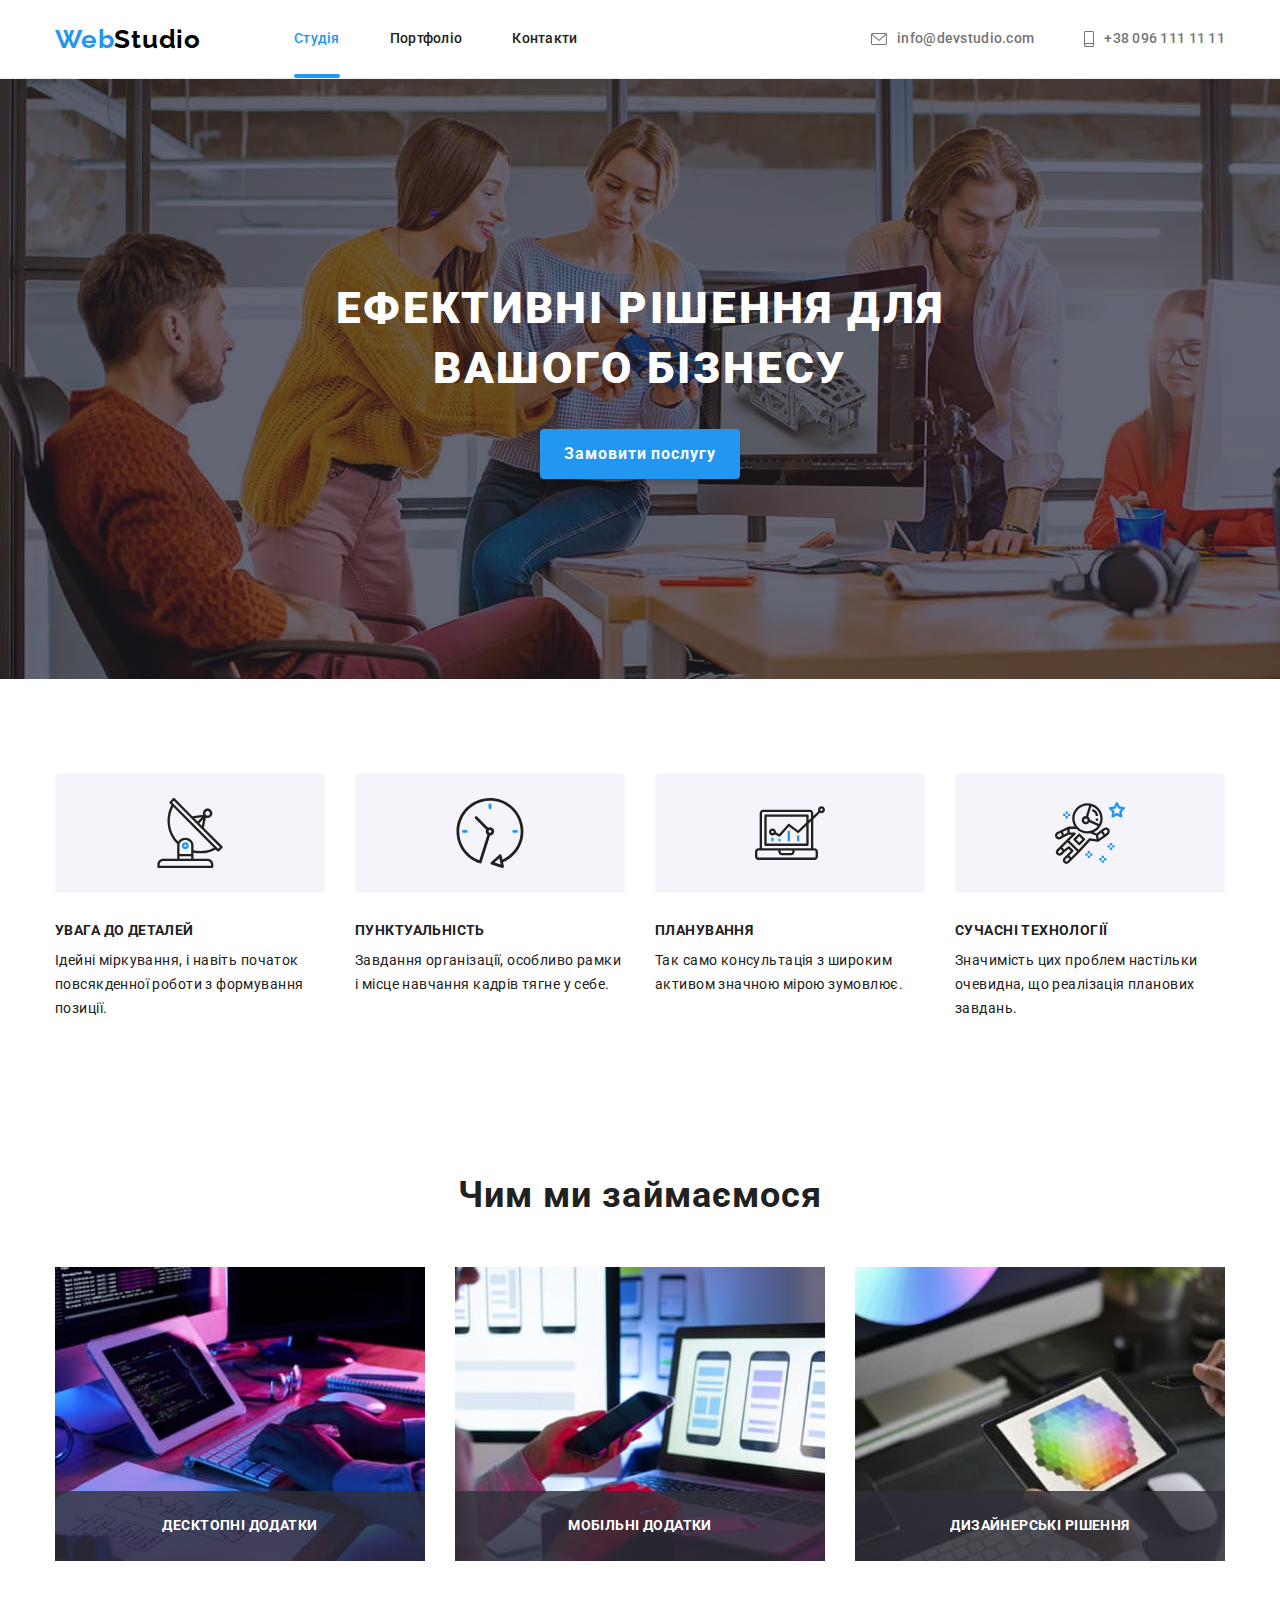
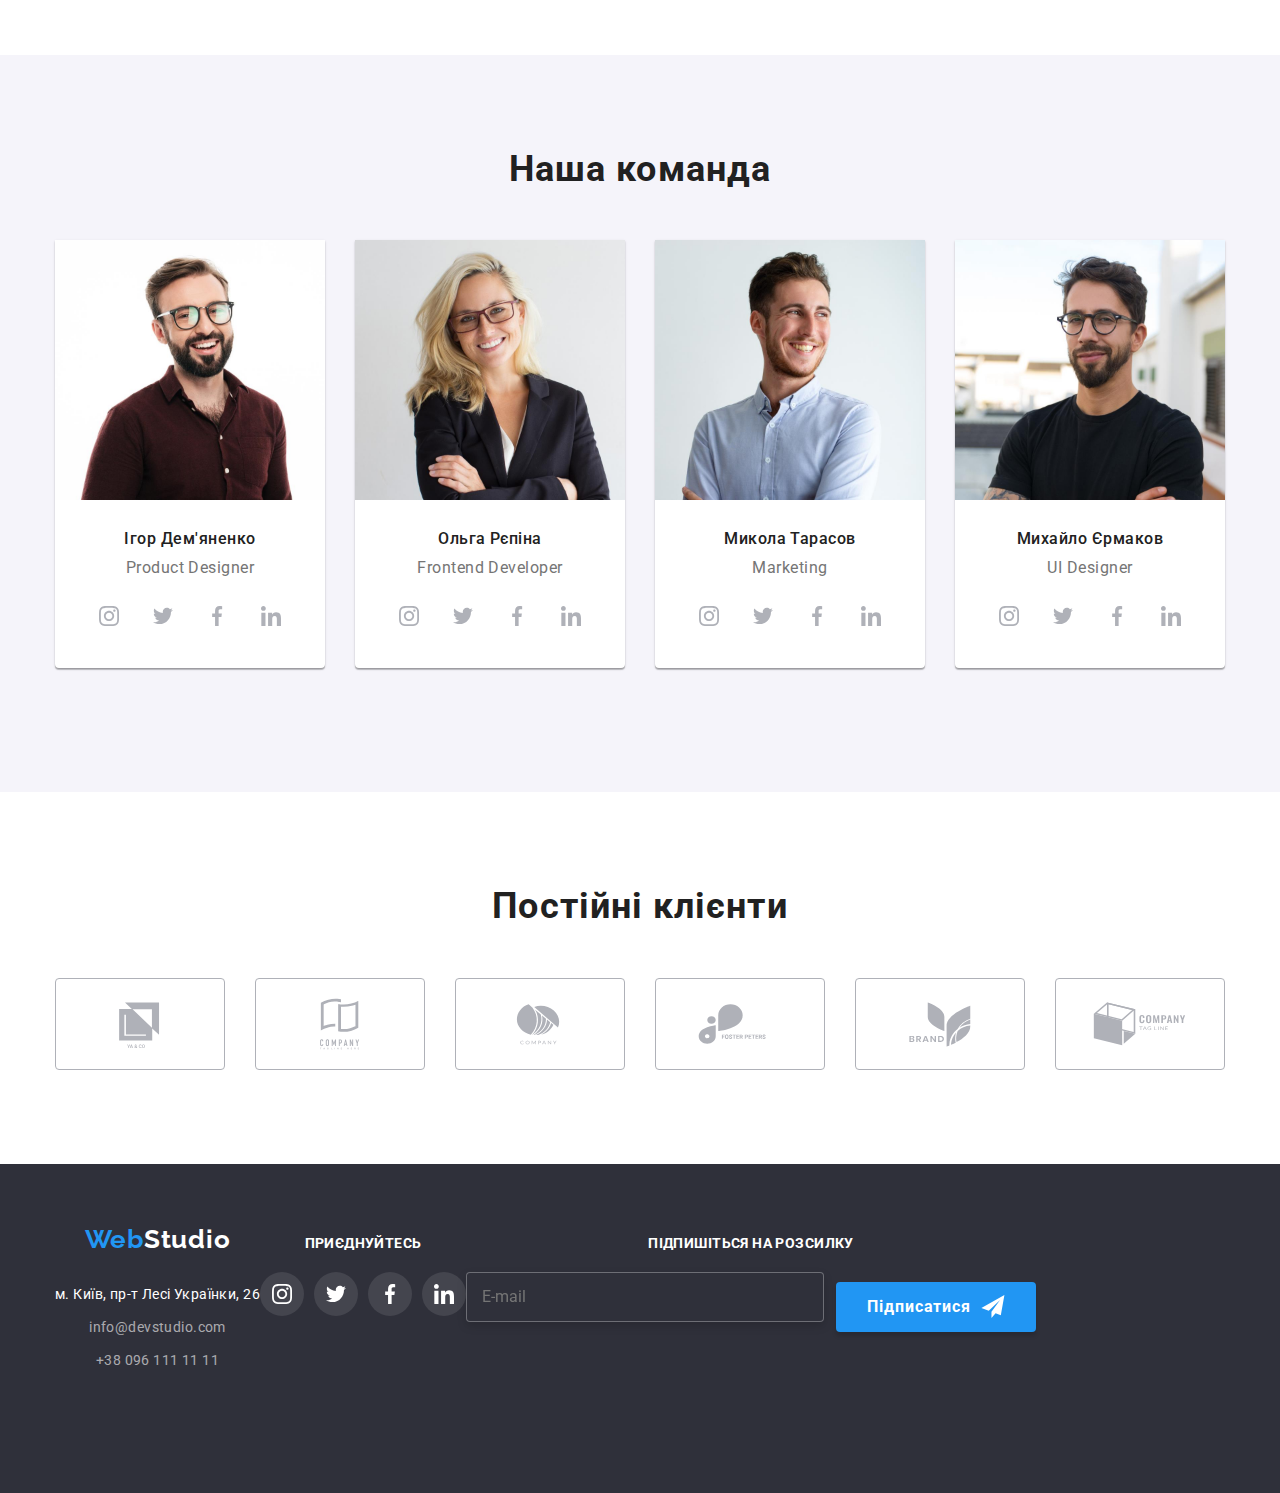
==== commit f0d8fa91: "додає мобільне меню на сторінку Студія" ====
--- a/index.html
+++ b/index.html
@@ -369,8 +369,8 @@
     <!-- Футер -->
     <footer class="page-footer">
       <div class="container container--flex">
-        <div>
-          <a href="./index.html" class="logo">Web<span class="logo--white">Studio</span></a>
+        <div class="footer-thumb">
+          <a href="./index.html" class="logo-footer">Web<span class="logo--white">Studio</span></a>
           <address class="footer-contacts">
             <ul class="footer-contacts__list">
               <li class="footer-contacts__item">
--- a/css/main.min.css
+++ b/css/main.min.css
@@ -1 +1 @@
-body{font-family:Roboto,sans-serif;color:#212121}h1,h2,h3,h4,h5,h6,p,ul{margin:0;padding:0;font-weight:normal;list-style:none}img{display:block;max-width:100%;height:auto}li{list-style-type:none}.container{width:1200px;margin:0 auto;padding:0 15px}@media screen and (max-width: 767px){.container{width:480px}}@media screen and (min-width: 768px){.container{width:768px}}@media screen and (min-width: 1200px){.container{width:1200px}}.section{padding:60px 0}@media screen and (min-width: 1200px){.section{padding:94px 0}}.visually-hidden{position:absolute;white-space:nowrap;width:1px;height:1px;overflow:hidden;border:0;padding:0;clip:rect(0 0 0 0);-webkit-clip-path:inset(50%);clip-path:inset(50%);margin:-1px}.logo{display:inline-block;color:#2196f3;font-family:"Raleway";font-weight:700;font-size:26px;line-height:1.19;letter-spacing:.03em;text-decoration:none}@media screen and (max-width: 767px){.logo{margin:16px 0}}.logo--black{color:#000}.logo--white{color:#fff}header{background:#fff;border-bottom:solid 1px #ececec}@media screen and (min-width: 768px){.page-header{display:flex;align-items:center}}.page-header__bookmarks,.page-header__nav{display:flex;align-items:center;justify-content:space-between}@media screen and (min-width: 768px){.page-header__bookmarks,.page-header__nav{display:flex;align-items:center}}.page-header__bookmarks{display:none}@media screen and (min-width: 768px){.page-header__bookmarks{display:flex;margin-left:93px}}.page-header__link{display:none}@media screen and (min-width: 768px){.page-header__link{position:relative;display:block;padding-top:31px;padding-bottom:31px;color:#212121;text-decoration:none;font-weight:500;font-size:14px;line-height:1.14;letter-spacing:.02em;transition:color 250ms cubic-bezier(0.4, 0, 0.2, 1)}}.page-header__link:hover,.page-header__link:focus{color:#2196f3}.page-header__link--current::after{position:absolute;bottom:0;content:"";display:block;background-color:#2196f3;color:#2196f3;height:4px;width:100%;border-radius:2px;opacity:1}.page-header__link--current{color:#2196f3}.page-header__bookmarks .page-header__item:not(:last-child){margin-right:50px}.page-header__connection .page-header__item:not(:last-child){margin-right:50px}.page-header__connection{display:none}@media screen and (min-width: 768px){.page-header__connection{display:flex;margin-left:auto;color:#757575}}.page-header__contact{padding-top:31px;padding-bottom:31px;color:#757575;text-decoration:none;font-weight:500;font-size:14px;line-height:1.14;letter-spacing:.02em;transition:color 250ms cubic-bezier(0.4, 0, 0.2, 1)}@media screen and (min-width: 768px){.page-header__contact{display:inline-block;display:flex;align-items:center}}.page-header__contact:hover,.page-header__contact:focus{color:#2196f3}.page-header__icon{margin-right:10px;fill:currentColor}.button{color:#fff;background-color:#2196f3;cursor:pointer;display:inline-block;display:flex;align-items:center;justify-content:center;text-align:center;border:0;width:200px;height:50px;border-radius:4px;font-weight:700;font-size:16px;line-height:1.87;letter-spacing:.06em;box-shadow:0px 4px 4px rgba(0,0,0,.15);padding:10px 23px}.button--margins{margin:auto}.hero-section{height:400px;align-items:center;background-color:#2f303a;background-image:linear-gradient(rgba(47, 48, 58, 0.4), rgba(47, 48, 58, 0.4)),url(../images/heroimage.jpg);max-width:1600px;margin:0 auto;padding:118px 0}@media screen and (min-width: 1200px){.hero-section{height:600px;padding:200px 0}}.hero-section__title{font-weight:900;font-size:26px;line-height:1.61;text-align:center;letter-spacing:.06em;text-transform:uppercase;margin-bottom:30px;color:#fff}@media screen and (min-width: 1200px){.hero-section__title{font-size:44px;line-height:1.36}}.benefits-section{padding-bottom:0}@media screen and (min-width: 798px){.benefits-section__list{display:flex}}.benefits-section__item{width:100%;margin-bottom:30px}.benefits-section__item:last-child{margin-bottom:60px}.benefits-section__thumb{display:block;display:flex;align-items:center;justify-content:center;height:120px;border-radius:4px;margin-bottom:30px;background-color:#f5f4fa}.benefits-section__icon{width:70px;height:70px}.benefits-section__title{font-weight:700;font-size:14px;line-height:1.14;text-align:center;letter-spacing:.03em;text-transform:uppercase;margin-bottom:10px}@media screen and (min-width: 798px){.benefits-section__title{text-align:left}}.benefits-section__text{font-size:14px;line-height:1.71;letter-spacing:.03em;color:var(--secondary-text-color)}.benefits-section__list .benefits-section__item:not(:last-child){margin-right:30px}@media screen and (max-width: 1199px){.hide-doing{display:none}}h2{font-weight:700;font-size:28px;line-height:1.18;margin-bottom:30px;text-align:center;letter-spacing:.03em}@media screen and (min-width: 1200px){h2{font-weight:700;font-size:36px;line-height:1.16;margin-bottom:50px}}.doing{display:flex}.doing__item:not(:last-child){margin-right:30px}.doing__thumb{position:relative;display:flex;align-items:center}.doing__sign{position:absolute;bottom:0;display:block;display:flex;align-items:center;justify-content:center;background-color:rgba(47,48,58,.8);width:100%;height:70px;font-weight:700;font-size:14px;line-height:1.14;text-align:center;letter-spacing:.03em;text-transform:uppercase;color:#fff}.team-section{background-color:#f5f4fa}@media screen and (min-width: 768px){.team-section__list{display:flex}}.team-section__item{display:block;width:100%;margin-bottom:30px;background-color:#fff;box-shadow:0px 1px 3px rgba(0,0,0,.12),0px 1px 1px rgba(0,0,0,.14),0px 2px 1px rgba(0,0,0,.2);border-radius:0px 0px 4px 4px}.team-section__item:last-child{margin-bottom:0}.team-section__item:not(:last-child){margin-right:30px}.team-section__photo{width:100%}@media screen and (min-width: 1200px){.team-section__photo{width:270px}}.team-section__title{font-weight:500;font-size:16px;line-height:1.18;text-align:center;letter-spacing:.03em;margin-bottom:10px}.team-section__text{font-size:16px;line-height:1.18;text-align:center;letter-spacing:.03em;color:#757575;margin-bottom:16px}.team-section__signature{padding:30px 32px}.team-social{display:flex;width:206px;height:44px;margin:0 auto}.team-social__item:not(:last-child){margin-right:10px}.team-social__link{display:inline-block;width:44px;height:44px;border-radius:50%;padding:12px;fill:#afb1b8;transition:color 250ms cubic-bezier(0.4, 0, 0.2, 1),background-color 250ms cubic-bezier(0.4, 0, 0.2, 1)}.team-social__link:hover,.team-social__link:focus{background-color:#2196f3;fill:#fff}.team-social__icon{width:20px;height:20px}.clients{display:flex}.clients__item:not(:last-child){margin-right:30px}.clients__link{display:inline-block;width:170px;height:92px;border:#afb1b8 solid 1px;border-radius:4px;padding:16px 32px;color:#afb1b8;transition:fill 250ms cubic-bezier(0.4, 0, 0.2, 1),color 250ms cubic-bezier(0.4, 0, 0.2, 1),border 250ms cubic-bezier(0.4, 0, 0.2, 1)}.clients__link:hover,.clients__link:focus{border:#2196f3 solid 1px;color:#2196f3;fill:#2196f3}.clients__icon{width:106px;height:60px;fill:currentColor}.page-footer{background-color:#2f303a;height:252px;padding-top:60px}.container--flex{display:flex}.footer-contacts{margin-top:20px}.footer-contacts__address{color:#fff;font-style:normal;font-size:14px;line-height:1.71;letter-spacing:.03em;text-decoration:none;transition:color 250ms cubic-bezier(0.4, 0, 0.2, 1)}.footer-contacts__address:hover,.footer-contacts__address:focus{color:#2196f3}.footer-contacts__connection{color:rgba(255,255,255,.6);font-style:normal;font-size:14px;line-height:1.71;letter-spacing:.03em;text-decoration:none;transition:color 250ms cubic-bezier(0.4, 0, 0.2, 1)}.footer-contacts__connection:hover,.footer-contacts__connection:focus{color:#2196f3}.footer-contacts__item:not(:last-child){margin-bottom:9px}.footer-contacts__list{width:231px}.social-footer{display:flex}.social-footer__item:not(:last-child){margin-right:10px}.social-footer__link{display:inline-block;width:44px;height:44px;border-radius:50%;background-color:rgba(255,255,255,.1);padding:12px;transition:background-color 250ms cubic-bezier(0.4, 0, 0.2, 1)}.social-footer__link:hover,.social-footer__link:focus{background-color:#2196f3}.social-footer__icon{width:20px;height:20px;fill:#fff}.join-in{margin-left:70px}.join-in__title,.subscribe__title{font-weight:700;font-size:14px;line-height:1.14;letter-spacing:.03em;text-transform:uppercase;color:#fff;margin-top:12px;margin-bottom:20px}.subscribe{margin-left:94px}.subscribe__form{display:flex;flex-direction:row}.button__icon{margin-left:10px;justify-content:center}.subscribe__input{width:358px;height:50px;margin-right:12px;display:inline-block;display:flex;background-color:#2f303a;color:rgba(255,255,255,.6);padding:15px;border:1px solid rgba(255,255,255,.3);filter:drop-shadow(0px 4px 4px rgba(0, 0, 0, 0.15));border-radius:4px}.backdrop{position:fixed;left:0;top:0;width:100%;height:100%;background-color:rgba(0,0,0,.2);opacity:1;transition:opacity 300ms cubic-bezier(0.4, 0, 0.2, 1)}.backdrop.is-hidden{opacity:0;pointer-events:none}.backdrop.is-hidden .modal{transform:translate(-50%, -50%) scale(1.1)}.modal{position:absolute;top:50%;left:50%;width:528px;padding:40px;border-radius:4px;background-color:#fff;box-shadow:0px 1px 3px rgba(0,0,0,.12),0px 1px 1px rgba(0,0,0,.14),0px 2px 1px rgba(0,0,0,.2);transform:translate(-50%, -50%) scale(1);transition:transform 300ms cubic-bezier(0.4, 0, 0.2, 1)}.modal__close{position:absolute;display:block;padding:0;top:8px;right:8px;width:30px;height:30px;border-radius:50%;background-color:#fff;border:1px solid rgba(0,0,0,.1);transition:color 250ms cubic-bezier(0.4, 0, 0.2, 1)}.modal__close:hover{color:#2196f3;cursor:pointer}.modal__title{font-weight:700;font-size:20px;line-height:1.15;text-align:center;letter-spacing:.03em;margin-bottom:30px}.modal__field{display:block;position:relative}.modal__label{position:absolute;top:-18px;font-size:12px;line-height:1.16;letter-spacing:.01em;color:#757575}.modal__input{width:448px;height:40px;border:1px solid rgba(33,33,33,.2);border-radius:4px;padding-left:42px;margin-bottom:28px;transition:border 250ms cubic-bezier(0.4, 0, 0.2, 1)}.modal__input:focus+.modal__icon{fill:#2196f3}.modal__input:focus{border:1px solid #2196f3}.modal__textarea{resize:none;width:448px;height:120px;font-size:12px;line-height:1.16;letter-spacing:.01em;color:rgba(117,117,117,.5);padding:12px 16px;border:1px solid rgba(33,33,33,.2);border-radius:4px;margin-bottom:20px;transition:border 250ms cubic-bezier(0.4, 0, 0.2, 1)}.modal__textarea:focus{border:1px solid #2196f3}.modal__icon{position:absolute;top:11px;left:12px;display:inline-block;width:18px;height:18px;transition:fill 250ms cubic-bezier(0.4, 0, 0.2, 1)}.policy{display:inline-block;display:flex;align-items:center;font-size:14px;line-height:1.71;letter-spacing:.03em;color:#757575;margin-left:11px;margin-right:11px;margin-bottom:30px}.policy__link{display:inline-block;color:#2196f3;text-decoration:underline;margin-left:4px}.policy__input{position:absolute;white-space:nowrap;width:1px;height:1px;overflow:hidden;border:0;padding:0;clip:rect(0 0 0 0);-webkit-clip-path:inset(50%);clip-path:inset(50%);margin:-1px}.policy__input:checked+.policy__icon{background-color:#2196f3;border:none;background-image:url(../images/check.svg);background-size:contain;background-position:center;background-repeat:no-repeat}.policy__icon{display:inline-block;width:15px;height:15px;border:#212121 2px solid;border-radius:2px;margin-right:8px;transition:background-color 250ms cubic-bezier(0.4, 0, 0.2, 1),border 250ms cubic-bezier(0.4, 0, 0.2, 1)}.filter{display:flex;justify-content:center;margin-bottom:50px}.filter__item:not(:last-child){margin-right:8px}.filter__button{color:#212121;background-color:#f5f4fa;cursor:pointer;border:0;font-weight:500;font-size:16px;line-height:1.62;text-align:center;letter-spacing:.03em;border-radius:4px;padding:6px 22px;transition:color 250ms cubic-bezier(0.4, 0, 0.2, 1),background-color 250ms cubic-bezier(0.4, 0, 0.2, 1),box-shadow 250ms cubic-bezier(0.4, 0, 0.2, 1)}.filter__button:hover,.filter__button:focus{color:#fff;background-color:#2196f3;box-shadow:0px 3px 1px rgba(0,0,0,.1),0px 1px 2px rgba(0,0,0,.08),0px 2px 2px rgba(0,0,0,.12)}.cards-grid{display:flex;flex-wrap:wrap}.card{width:370px;height:404px;background:#fff;border:1px solid #eee;margin-right:30px;margin-bottom:30px;transition:box-shadow 250ms cubic-bezier(0.4, 0, 0.2, 1),opacity 250ms cubic-bezier(0.4, 0, 0.2, 1)}.card:hover,.card:focus{box-shadow:0px 1px 1px rgba(0,0,0,.12),0px 4px 4px rgba(0,0,0,.06),1px 4px 6px rgba(0,0,0,.16)}.card:hover .card__overlay,.card:focus .card__overlay{transform:translateY(-294px)}.card:nth-child(3n){margin-right:0}.card:nth-last-child(-n+3){margin-bottom:0}.card__thumb{position:relative;overflow:hidden;display:flex;align-items:center}.card__overlay{position:absolute;top:294px;width:100%;height:100%;background-color:rgba(33,150,243,.9);transition:transform 250ms cubic-bezier(0.4, 0, 0.2, 1)}.card__comment{position:absolute;display:block;top:0;width:100%;height:100%;padding:63px 24px;font-size:18px;line-height:1.55;color:#fff;letter-spacing:.03em}.card__sign{padding:20px 24px}.card__tittle{width:322px;font-weight:700;font-size:18px;line-height:2;letter-spacing:.06em;margin-bottom:4px}.card__text{width:322px;font-size:16px;line-height:1.87;letter-spacing:.03em;color:#757575}.menu-button{display:inline-block;margin:0;padding:0;border:none;background-color:rgba(0,0,0,0);position:absolute;top:10px;right:15px;cursor:pointer}.menu-button:hover{fill:#2196f3}@media screen and (min-width: 768px){.menu-button{display:none}}.menu-button.js-menu-container .icon-cross{display:none}.menu-button.js-menu-container .icon-menu{display:block}.menu-button.js-menu-container.is-open .icon-menu{display:none}.menu-button.js-menu-container.is-open .icon-cross{display:block}.menu-button.is-open{transform:translateX(0)}.js-menu-container{padding:48px 40px;display:none;position:absolute;top:0;left:0;width:100%;height:796px;background-color:#fff}.js-menu-container.is-open{display:block}.menu-nav__bookmark{margin-bottom:32px}.menu-nav__bookmark:last-child{margin-bottom:306px}.menu-nav__link{font-weight:500;font-size:40px;line-height:1,75;letter-spacing:.02em;text-decoration:none;color:#212121}.menu-nav__link:hover{color:#2196f3}.menu-contact__item{margin-bottom:32px}.menu-contact__item:last-child{margin-bottom:64px}.menu-contact__mail{font-weight:500;font-size:24px;line-height:1,16;letter-spacing:.02em;color:#757575;text-decoration:none}.menu-contact__tel{font-weight:500;font-size:34px;line-height:1,17;letter-spacing:.02em;color:#2196f3;text-decoration:none}.menu-social{display:flex}.menu-social__item{border-right:1px solid rgba(33,33,33,.2);padding-right:10px;margin-right:10px}.menu-social__item:last-child{border:none}.menu-social__link{font-style:normal;font-weight:500;font-size:18px;line-height:1,22;letter-spacing:.02em;color:#2196f3;text-decoration:none}/*# sourceMappingURL=main.min.css.map */+body{font-family:Roboto,sans-serif;color:#212121}h1,h2,h3,h4,h5,h6,p,ul{margin:0;padding:0;font-weight:normal;list-style:none}img{display:block;max-width:100%;height:auto}li{list-style-type:none}.container{width:1200px;margin:0 auto;padding:0 15px}@media screen and (max-width: 767px){.container{width:480px}}@media screen and (min-width: 768px){.container{width:768px}}@media screen and (min-width: 1200px){.container{width:1200px}}.section{padding:60px 0}@media screen and (min-width: 1200px){.section{padding:94px 0}}.visually-hidden{position:absolute;white-space:nowrap;width:1px;height:1px;overflow:hidden;border:0;padding:0;clip:rect(0 0 0 0);-webkit-clip-path:inset(50%);clip-path:inset(50%);margin:-1px}.logo{display:inline-block;color:#2196f3;font-family:"Raleway";font-weight:700;font-size:26px;line-height:1.19;letter-spacing:.03em;text-decoration:none;margin:16px 0}.logo-footer{display:inline-block;color:#2196f3;font-family:"Raleway";font-weight:700;font-size:26px;line-height:1.19;letter-spacing:.03em;text-decoration:none}.logo--black{color:#000}.logo--white{color:#fff}header{background:#fff;border-bottom:solid 1px #ececec}@media screen and (min-width: 768px){.page-header{display:flex;align-items:center}}.page-header__bookmarks,.page-header__nav{display:flex;align-items:center;justify-content:space-between}@media screen and (min-width: 768px){.page-header__bookmarks,.page-header__nav{display:flex;align-items:center}}.page-header__bookmarks{display:none}@media screen and (min-width: 768px){.page-header__bookmarks{display:flex;margin-left:93px}}.page-header__link{display:none}@media screen and (min-width: 768px){.page-header__link{position:relative;display:block;padding-top:31px;padding-bottom:31px;color:#212121;text-decoration:none;font-weight:500;font-size:14px;line-height:1.14;letter-spacing:.02em;transition:color 250ms cubic-bezier(0.4, 0, 0.2, 1)}}.page-header__link:hover,.page-header__link:focus{color:#2196f3}.page-header__link--current::after{position:absolute;bottom:0;content:"";display:block;background-color:#2196f3;color:#2196f3;height:4px;width:100%;border-radius:2px;opacity:1}.page-header__link--current{color:#2196f3}.page-header__bookmarks .page-header__item:not(:last-child){margin-right:50px}.page-header__connection .page-header__item:not(:last-child){margin-right:50px}.page-header__connection{display:none}@media screen and (min-width: 768px){.page-header__connection{display:flex;margin-left:auto;color:#757575}}.page-header__contact{padding-top:31px;padding-bottom:31px;color:#757575;text-decoration:none;font-weight:500;font-size:14px;line-height:1.14;letter-spacing:.02em;transition:color 250ms cubic-bezier(0.4, 0, 0.2, 1)}@media screen and (min-width: 768px){.page-header__contact{display:inline-block;display:flex;align-items:center}}.page-header__contact:hover,.page-header__contact:focus{color:#2196f3}.page-header__icon{margin-right:10px;fill:currentColor}.button{color:#fff;background-color:#2196f3;cursor:pointer;display:inline-block;display:flex;align-items:center;justify-content:center;text-align:center;border:0;width:200px;height:50px;border-radius:4px;font-weight:700;font-size:16px;line-height:1.87;letter-spacing:.06em;box-shadow:0px 4px 4px rgba(0,0,0,.15);padding:10px 23px}.button--margins{margin:auto}.hero-section{height:400px;align-items:center;background-color:#2f303a;background-image:linear-gradient(rgba(47, 48, 58, 0.4), rgba(47, 48, 58, 0.4)),url(../images/heroimage.jpg);max-width:1600px;margin:0 auto;padding:118px 0}@media screen and (min-width: 1200px){.hero-section{height:600px;padding:200px 0}}.hero-section__title{font-weight:900;font-size:26px;line-height:1.61;text-align:center;letter-spacing:.06em;text-transform:uppercase;margin-bottom:30px;color:#fff}@media screen and (min-width: 1200px){.hero-section__title{font-size:44px;line-height:1.36}}.benefits-section{padding-bottom:0}@media screen and (min-width: 798px){.benefits-section__list{display:flex}}.benefits-section__item{width:100%;margin-bottom:30px}.benefits-section__item:last-child{margin-bottom:60px}.benefits-section__thumb{display:block;display:flex;align-items:center;justify-content:center;height:120px;border-radius:4px;margin-bottom:30px;background-color:#f5f4fa}.benefits-section__icon{width:70px;height:70px}.benefits-section__title{font-weight:700;font-size:14px;line-height:1.14;text-align:center;letter-spacing:.03em;text-transform:uppercase;margin-bottom:10px}@media screen and (min-width: 798px){.benefits-section__title{text-align:left}}.benefits-section__text{font-size:14px;line-height:1.71;letter-spacing:.03em;color:var(--secondary-text-color)}.benefits-section__list .benefits-section__item:not(:last-child){margin-right:30px}@media screen and (max-width: 1199px){.hide-doing{display:none}}h2{font-weight:700;font-size:28px;line-height:1.18;margin-bottom:30px;text-align:center;letter-spacing:.03em}@media screen and (min-width: 1200px){h2{font-weight:700;font-size:36px;line-height:1.16;margin-bottom:50px}}.doing{display:flex}.doing__item:not(:last-child){margin-right:30px}.doing__thumb{position:relative;display:flex;align-items:center}.doing__sign{position:absolute;bottom:0;display:block;display:flex;align-items:center;justify-content:center;background-color:rgba(47,48,58,.8);width:100%;height:70px;font-weight:700;font-size:14px;line-height:1.14;text-align:center;letter-spacing:.03em;text-transform:uppercase;color:#fff}.team-section{background-color:#f5f4fa}@media screen and (min-width: 768px){.team-section__list{display:flex}}.team-section__item{display:block;width:100%;margin-bottom:30px;background-color:#fff;box-shadow:0px 1px 3px rgba(0,0,0,.12),0px 1px 1px rgba(0,0,0,.14),0px 2px 1px rgba(0,0,0,.2);border-radius:0px 0px 4px 4px}.team-section__item:last-child{margin-bottom:0}@media screen and (min-width: 1200px){.team-section__item:last-child{margin-bottom:30px}}.team-section__item:not(:last-child){margin-right:30px}.team-section__photo{width:100%}@media screen and (min-width: 1200px){.team-section__photo{width:270px}}.team-section__title{font-weight:500;font-size:16px;line-height:1.18;text-align:center;letter-spacing:.03em;margin-bottom:10px}.team-section__text{font-size:16px;line-height:1.18;text-align:center;letter-spacing:.03em;color:#757575;margin-bottom:16px}.team-section__signature{padding:30px 32px}.team-social{display:flex;width:206px;height:44px;margin:0 auto}.team-social__item:not(:last-child){margin-right:10px}.team-social__link{display:inline-block;width:44px;height:44px;border-radius:50%;padding:12px;fill:#afb1b8;transition:color 250ms cubic-bezier(0.4, 0, 0.2, 1),background-color 250ms cubic-bezier(0.4, 0, 0.2, 1)}.team-social__link:hover,.team-social__link:focus{background-color:#2196f3;fill:#fff}.team-social__icon{width:20px;height:20px}.clients{display:flex;flex-wrap:wrap;margin:-15px}.clients__item{margin:15px}.clients__link{display:inline-block;display:flex;justify-content:center;width:210px;height:92px;border:#afb1b8 solid 1px;border-radius:4px;padding:16px 32px;color:#afb1b8;transition:fill 250ms cubic-bezier(0.4, 0, 0.2, 1),color 250ms cubic-bezier(0.4, 0, 0.2, 1),border 250ms cubic-bezier(0.4, 0, 0.2, 1)}@media screen and (min-width: 768px){.clients__link{width:226px}}@media screen and (min-width: 1200px){.clients__link{width:170px}}.clients__link:hover,.clients__link:focus{border:#2196f3 solid 1px;color:#2196f3;fill:#2196f3}.clients__icon{width:106px;height:60px;fill:currentColor}.page-footer{background-color:#2f303a;padding-top:60px;padding-bottom:60px}@media screen and (min-width: 768px){.container--flex{display:flex}}.footer-thumb{text-align:center;margin-bottom:60px}.footer-contacts{margin-top:28px}.footer-contacts__address{color:#fff;font-style:normal;font-size:14px;line-height:1.71;letter-spacing:.03em;text-decoration:none;transition:color 250ms cubic-bezier(0.4, 0, 0.2, 1)}.footer-contacts__address:hover,.footer-contacts__address:focus{color:#2196f3}.footer-contacts__connection{color:rgba(255,255,255,.6);font-style:normal;font-size:14px;line-height:1.71;letter-spacing:.03em;text-decoration:none;transition:color 250ms cubic-bezier(0.4, 0, 0.2, 1)}.footer-contacts__connection:hover,.footer-contacts__connection:focus{color:#2196f3}.footer-contacts__item:not(:last-child){margin-bottom:9px}.social-footer{display:flex;justify-content:center;margin-bottom:60px}.social-footer__item:not(:last-child){margin-right:10px}.social-footer__link{display:inline-block;width:44px;height:44px;border-radius:50%;background-color:rgba(255,255,255,.1);padding:12px;transition:background-color 250ms cubic-bezier(0.4, 0, 0.2, 1)}.social-footer__link:hover,.social-footer__link:focus{background-color:#2196f3}.social-footer__icon{width:20px;height:20px;fill:#fff}.join-in{text-align:center}.join-in__title,.subscribe__title{font-weight:700;font-size:14px;line-height:1.14;letter-spacing:.03em;text-transform:uppercase;color:#fff;margin-top:12px;margin-bottom:20px}.subscribe{text-align:center;justify-content:center}.subscribe__form{display:flex;flex-direction:column;align-items:center}@media screen and (min-width: 1200px){.subscribe__form{display:flex;flex-direction:row}}.subscribe__input{width:358px;height:50px;margin-right:12px;margin-bottom:20px;display:inline-block;display:flex;background-color:#2f303a;color:rgba(255,255,255,.6);padding:15px;border:1px solid rgba(255,255,255,.3);filter:drop-shadow(0px 4px 4px rgba(0, 0, 0, 0.15));border-radius:4px}.button__icon{margin-left:10px;justify-content:center}.backdrop{position:fixed;left:0;top:0;width:100%;height:100%;background-color:rgba(0,0,0,.2);opacity:1;transition:opacity 300ms cubic-bezier(0.4, 0, 0.2, 1)}.backdrop.is-hidden{opacity:0;pointer-events:none}.backdrop.is-hidden .modal{transform:translate(-50%, -50%) scale(1.1)}.modal{position:absolute;top:50%;left:50%;width:528px;padding:40px;border-radius:4px;background-color:#fff;box-shadow:0px 1px 3px rgba(0,0,0,.12),0px 1px 1px rgba(0,0,0,.14),0px 2px 1px rgba(0,0,0,.2);transform:translate(-50%, -50%) scale(1);transition:transform 300ms cubic-bezier(0.4, 0, 0.2, 1)}.modal__close{position:absolute;display:block;padding:0;top:8px;right:8px;width:30px;height:30px;border-radius:50%;background-color:#fff;border:1px solid rgba(0,0,0,.1);transition:color 250ms cubic-bezier(0.4, 0, 0.2, 1)}.modal__close:hover{color:#2196f3;cursor:pointer}.modal__title{font-weight:700;font-size:20px;line-height:1.15;text-align:center;letter-spacing:.03em;margin-bottom:30px}.modal__field{display:block;position:relative}.modal__label{position:absolute;top:-18px;font-size:12px;line-height:1.16;letter-spacing:.01em;color:#757575}.modal__input{width:448px;height:40px;border:1px solid rgba(33,33,33,.2);border-radius:4px;padding-left:42px;margin-bottom:28px;transition:border 250ms cubic-bezier(0.4, 0, 0.2, 1)}.modal__input:focus+.modal__icon{fill:#2196f3}.modal__input:focus{border:1px solid #2196f3}.modal__textarea{resize:none;width:448px;height:120px;font-size:12px;line-height:1.16;letter-spacing:.01em;color:rgba(117,117,117,.5);padding:12px 16px;border:1px solid rgba(33,33,33,.2);border-radius:4px;margin-bottom:20px;transition:border 250ms cubic-bezier(0.4, 0, 0.2, 1)}.modal__textarea:focus{border:1px solid #2196f3}.modal__icon{position:absolute;top:11px;left:12px;display:inline-block;width:18px;height:18px;transition:fill 250ms cubic-bezier(0.4, 0, 0.2, 1)}.policy{display:inline-block;display:flex;align-items:center;font-size:14px;line-height:1.71;letter-spacing:.03em;color:#757575;margin-left:11px;margin-right:11px;margin-bottom:30px}.policy__link{display:inline-block;color:#2196f3;text-decoration:underline;margin-left:4px}.policy__input{position:absolute;white-space:nowrap;width:1px;height:1px;overflow:hidden;border:0;padding:0;clip:rect(0 0 0 0);-webkit-clip-path:inset(50%);clip-path:inset(50%);margin:-1px}.policy__input:checked+.policy__icon{background-color:#2196f3;border:none;background-image:url(../images/check.svg);background-size:contain;background-position:center;background-repeat:no-repeat}.policy__icon{display:inline-block;width:15px;height:15px;border:#212121 2px solid;border-radius:2px;margin-right:8px;transition:background-color 250ms cubic-bezier(0.4, 0, 0.2, 1),border 250ms cubic-bezier(0.4, 0, 0.2, 1)}.filter{display:flex;justify-content:center;margin-bottom:50px}.filter__item:not(:last-child){margin-right:8px}.filter__button{color:#212121;background-color:#f5f4fa;cursor:pointer;border:0;font-weight:500;font-size:16px;line-height:1.62;text-align:center;letter-spacing:.03em;border-radius:4px;padding:6px 22px;transition:color 250ms cubic-bezier(0.4, 0, 0.2, 1),background-color 250ms cubic-bezier(0.4, 0, 0.2, 1),box-shadow 250ms cubic-bezier(0.4, 0, 0.2, 1)}.filter__button:hover,.filter__button:focus{color:#fff;background-color:#2196f3;box-shadow:0px 3px 1px rgba(0,0,0,.1),0px 1px 2px rgba(0,0,0,.08),0px 2px 2px rgba(0,0,0,.12)}.cards-grid{display:flex;flex-wrap:wrap}.card{width:370px;height:404px;background:#fff;border:1px solid #eee;margin-right:30px;margin-bottom:30px;transition:box-shadow 250ms cubic-bezier(0.4, 0, 0.2, 1),opacity 250ms cubic-bezier(0.4, 0, 0.2, 1)}.card:hover,.card:focus{box-shadow:0px 1px 1px rgba(0,0,0,.12),0px 4px 4px rgba(0,0,0,.06),1px 4px 6px rgba(0,0,0,.16)}.card:hover .card__overlay,.card:focus .card__overlay{transform:translateY(-294px)}.card:nth-child(3n){margin-right:0}.card:nth-last-child(-n+3){margin-bottom:0}.card__thumb{position:relative;overflow:hidden;display:flex;align-items:center}.card__overlay{position:absolute;top:294px;width:100%;height:100%;background-color:rgba(33,150,243,.9);transition:transform 250ms cubic-bezier(0.4, 0, 0.2, 1)}.card__comment{position:absolute;display:block;top:0;width:100%;height:100%;padding:63px 24px;font-size:18px;line-height:1.55;color:#fff;letter-spacing:.03em}.card__sign{padding:20px 24px}.card__tittle{width:322px;font-weight:700;font-size:18px;line-height:2;letter-spacing:.06em;margin-bottom:4px}.card__text{width:322px;font-size:16px;line-height:1.87;letter-spacing:.03em;color:#757575}.menu-button{display:inline-block;margin:0;padding:0;border:none;background-color:rgba(0,0,0,0);position:absolute;top:10px;right:15px;cursor:pointer}.menu-button:hover{fill:#2196f3}@media screen and (min-width: 768px){.menu-button{display:none}}.menu-button.js-menu-container .icon-cross{display:none}.menu-button.js-menu-container .icon-menu{display:block}.menu-button.js-menu-container.is-open .icon-menu{display:none}.menu-button.js-menu-container.is-open .icon-cross{display:block}.menu-button.is-open{transform:translateX(0)}.js-menu-container{padding:48px 40px;display:none;position:absolute;top:0;left:0;width:100%;height:796px;background-color:#fff}.js-menu-container.is-open{display:block}.menu-nav__bookmark{margin-bottom:32px}.menu-nav__bookmark:last-child{margin-bottom:306px}.menu-nav__link{font-weight:500;font-size:40px;line-height:1,75;letter-spacing:.02em;text-decoration:none;color:#212121}.menu-nav__link:hover{color:#2196f3}.menu-contact__item{margin-bottom:32px}.menu-contact__item:last-child{margin-bottom:64px}.menu-contact__mail{font-weight:500;font-size:24px;line-height:1,16;letter-spacing:.02em;color:#757575;text-decoration:none}.menu-contact__tel{font-weight:500;font-size:34px;line-height:1,17;letter-spacing:.02em;color:#2196f3;text-decoration:none}.menu-social{display:flex}.menu-social__item{border-right:1px solid rgba(33,33,33,.2);padding-right:10px;margin-right:10px}.menu-social__item:last-child{border:none}.menu-social__link{font-style:normal;font-weight:500;font-size:18px;line-height:1,22;letter-spacing:.02em;color:#2196f3;text-decoration:none}/*# sourceMappingURL=main.min.css.map */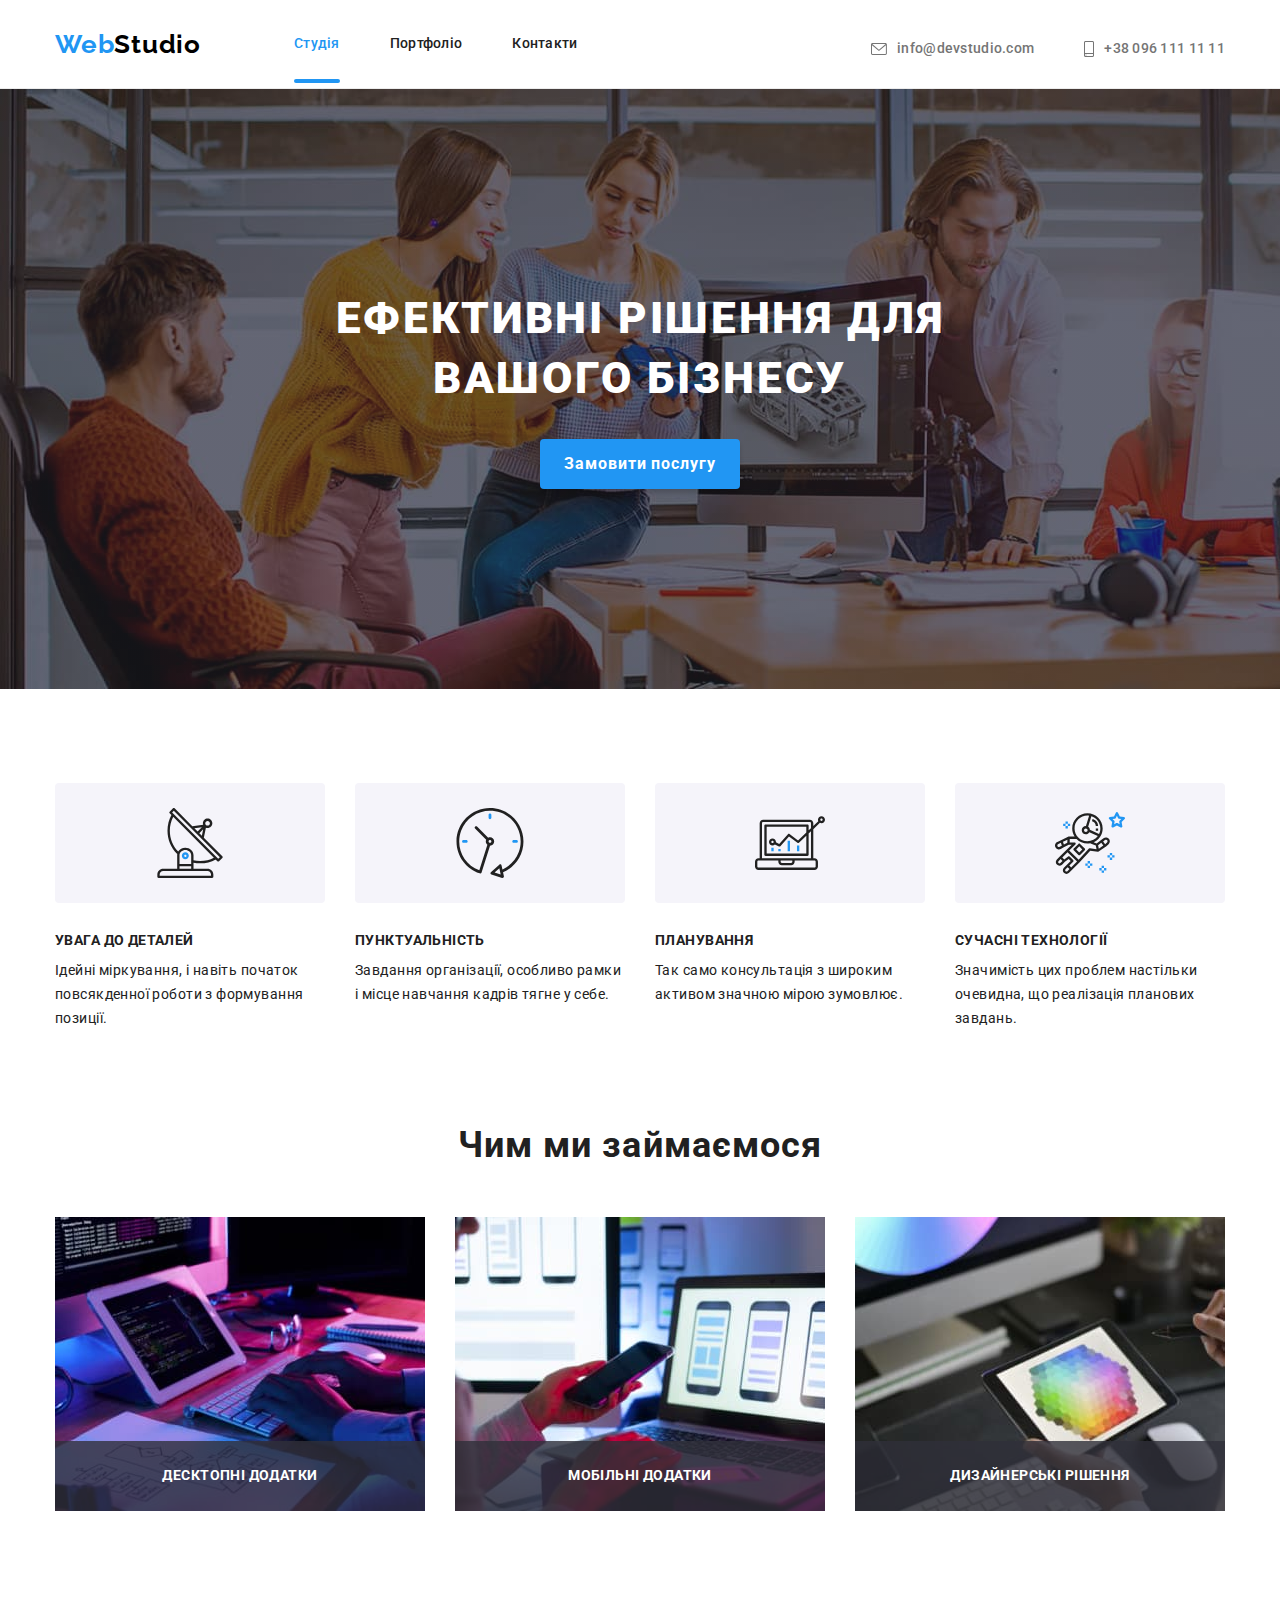
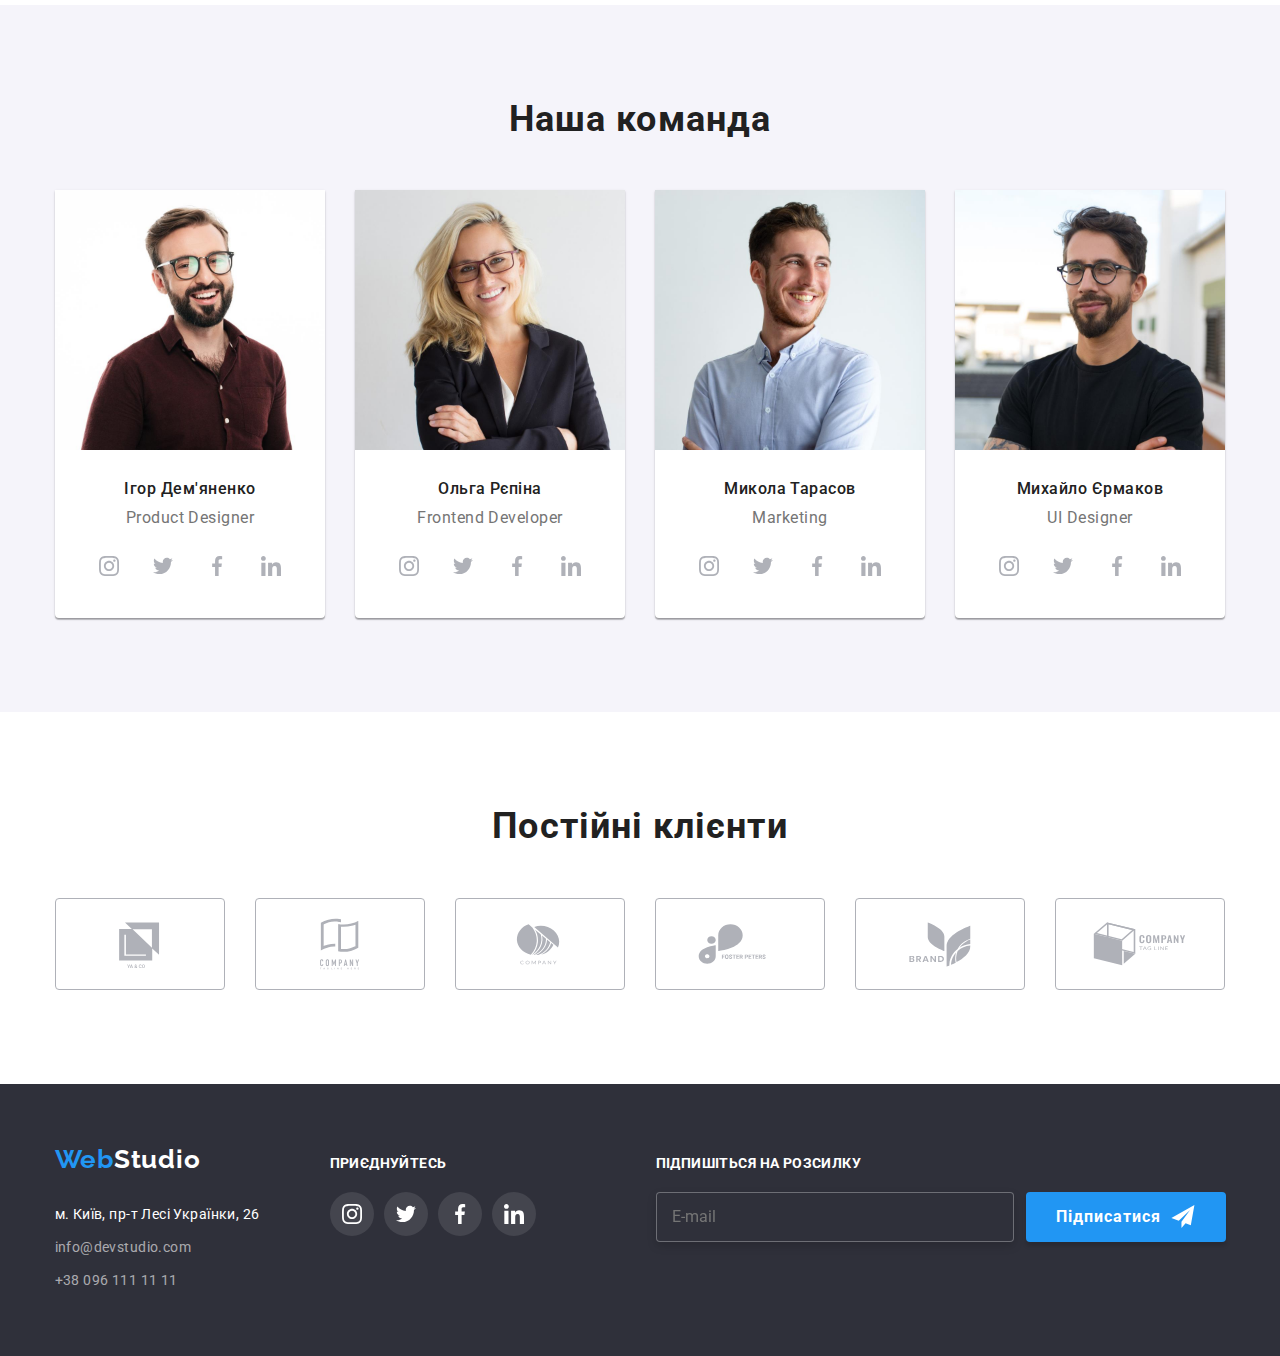
==== commit 2d07ca68: "додає стилі таблета і десктопа" ====
--- a/index.html
+++ b/index.html
@@ -54,7 +54,9 @@
                 <a class="menu-contact__tel" href="tel:+380961111111">+38 096 111 11 11</a>
               </li>
               <li class="menu-contact__item">
-                <a class="menu-contact__mail" href="mailto:info@devstudio.com">info@devstudio.com </a>
+                <a class="menu-contact__mail" href="mailto:info@devstudio.com"
+                  >info@devstudio.com
+                </a>
               </li>
             </ul>
             <!-- соц мережі мобілки -->
@@ -193,7 +195,11 @@
           <!-- карточки команди -->
           <ul class="team-section__list">
             <li class="team-section__item">
-              <img class="team-section__photo" src="./images/team1.jpg" alt="Бородань в окулярах посміхається"  />
+              <img
+                class="team-section__photo"
+                src="./images/team1.jpg"
+                alt="Бородань в окулярах посміхається"
+              />
               <div class="team-section__signature">
                 <h3 class="team-section__title">Ігор Дем'яненко</h3>
                 <p class="team-section__text">Product Designer</p>
@@ -226,7 +232,11 @@
               </div>
             </li>
             <li class="team-section__item">
-              <img class="team-section__photo" src="./images/team2.jpg" alt="Блондинка в окулярах" />
+              <img
+                class="team-section__photo"
+                src="./images/team2.jpg"
+                alt="Блондинка в окулярах"
+              />
               <div class="team-section__signature">
                 <h3 class="team-section__title">Ольга Рєпіна</h3>
                 <p class="team-section__text">Frontend Developer</p>
@@ -259,7 +269,11 @@
               </div>
             </li>
             <li class="team-section__item">
-              <img class="team-section__photo" src="./images/team3.jpg" alt="Чоловік посміхається"  />
+              <img
+                class="team-section__photo"
+                src="./images/team3.jpg"
+                alt="Чоловік посміхається"
+              />
               <div class="team-section__signature">
                 <h3 class="team-section__title">Микола Тарасов</h3>
                 <p class="team-section__text">Marketing</p>
@@ -292,7 +306,7 @@
               </div>
             </li>
             <li class="team-section__item">
-              <img class="team-section__photo" src="./images/team4.jpg" alt="Бородань в окулярах"  />
+              <img class="team-section__photo" src="./images/team4.jpg" alt="Бородань в окулярах" />
               <div class="team-section__signature">
                 <h3 class="team-section__title">Михайло Єрмаков</h3>
                 <p class="team-section__text">UI Designer</p>
@@ -424,20 +438,20 @@
             </li>
           </ul>
         </div>
-        <!-- Форма "Підписатися" -->
-        <div class="subscribe">
-          <p class="subscribe__title">Підпишіться на розсилку</p>
-          <form class="subscribe__form" name="subscribe-form">
-            <label>
-              <input class="subscribe__input" type="email" name="email" placeholder="E-mail" />
-            </label>
-            <button class="button" type="submit">
-              Підписатися<svg class="button__icon" width="24" height="24">
-                <use href="./images/icons.svg#icon-iconsend"></use>
-              </svg>
-            </button>
-          </form>
-        </div>
+      </div>
+      <!-- Форма "Підписатися" -->
+      <div class="subscribe">
+        <p class="subscribe__title">Підпишіться на розсилку</p>
+        <form class="subscribe__form" name="subscribe-form">
+          <label>
+            <input class="subscribe__input" type="email" name="email" placeholder="E-mail" />
+          </label>
+          <button class="button" type="submit">
+            Підписатися<svg class="button__icon" width="24" height="24">
+              <use href="./images/icons.svg#icon-iconsend"></use>
+            </svg>
+          </button>
+        </form>
       </div>
     </footer>
 
--- a/css/main.min.css
+++ b/css/main.min.css
@@ -1 +1 @@
-body{font-family:Roboto,sans-serif;color:#212121}h1,h2,h3,h4,h5,h6,p,ul{margin:0;padding:0;font-weight:normal;list-style:none}img{display:block;max-width:100%;height:auto}li{list-style-type:none}.container{width:1200px;margin:0 auto;padding:0 15px}@media screen and (max-width: 767px){.container{width:480px}}@media screen and (min-width: 768px){.container{width:768px}}@media screen and (min-width: 1200px){.container{width:1200px}}.section{padding:60px 0}@media screen and (min-width: 1200px){.section{padding:94px 0}}.visually-hidden{position:absolute;white-space:nowrap;width:1px;height:1px;overflow:hidden;border:0;padding:0;clip:rect(0 0 0 0);-webkit-clip-path:inset(50%);clip-path:inset(50%);margin:-1px}.logo{display:inline-block;color:#2196f3;font-family:"Raleway";font-weight:700;font-size:26px;line-height:1.19;letter-spacing:.03em;text-decoration:none;margin:16px 0}.logo-footer{display:inline-block;color:#2196f3;font-family:"Raleway";font-weight:700;font-size:26px;line-height:1.19;letter-spacing:.03em;text-decoration:none}.logo--black{color:#000}.logo--white{color:#fff}header{background:#fff;border-bottom:solid 1px #ececec}@media screen and (min-width: 768px){.page-header{display:flex;align-items:center}}.page-header__bookmarks,.page-header__nav{display:flex;align-items:center;justify-content:space-between}@media screen and (min-width: 768px){.page-header__bookmarks,.page-header__nav{display:flex;align-items:center}}.page-header__bookmarks{display:none}@media screen and (min-width: 768px){.page-header__bookmarks{display:flex;margin-left:93px}}.page-header__link{display:none}@media screen and (min-width: 768px){.page-header__link{position:relative;display:block;padding-top:31px;padding-bottom:31px;color:#212121;text-decoration:none;font-weight:500;font-size:14px;line-height:1.14;letter-spacing:.02em;transition:color 250ms cubic-bezier(0.4, 0, 0.2, 1)}}.page-header__link:hover,.page-header__link:focus{color:#2196f3}.page-header__link--current::after{position:absolute;bottom:0;content:"";display:block;background-color:#2196f3;color:#2196f3;height:4px;width:100%;border-radius:2px;opacity:1}.page-header__link--current{color:#2196f3}.page-header__bookmarks .page-header__item:not(:last-child){margin-right:50px}.page-header__connection .page-header__item:not(:last-child){margin-right:50px}.page-header__connection{display:none}@media screen and (min-width: 768px){.page-header__connection{display:flex;margin-left:auto;color:#757575}}.page-header__contact{padding-top:31px;padding-bottom:31px;color:#757575;text-decoration:none;font-weight:500;font-size:14px;line-height:1.14;letter-spacing:.02em;transition:color 250ms cubic-bezier(0.4, 0, 0.2, 1)}@media screen and (min-width: 768px){.page-header__contact{display:inline-block;display:flex;align-items:center}}.page-header__contact:hover,.page-header__contact:focus{color:#2196f3}.page-header__icon{margin-right:10px;fill:currentColor}.button{color:#fff;background-color:#2196f3;cursor:pointer;display:inline-block;display:flex;align-items:center;justify-content:center;text-align:center;border:0;width:200px;height:50px;border-radius:4px;font-weight:700;font-size:16px;line-height:1.87;letter-spacing:.06em;box-shadow:0px 4px 4px rgba(0,0,0,.15);padding:10px 23px}.button--margins{margin:auto}.hero-section{height:400px;align-items:center;background-color:#2f303a;background-image:linear-gradient(rgba(47, 48, 58, 0.4), rgba(47, 48, 58, 0.4)),url(../images/heroimage.jpg);max-width:1600px;margin:0 auto;padding:118px 0}@media screen and (min-width: 1200px){.hero-section{height:600px;padding:200px 0}}.hero-section__title{font-weight:900;font-size:26px;line-height:1.61;text-align:center;letter-spacing:.06em;text-transform:uppercase;margin-bottom:30px;color:#fff}@media screen and (min-width: 1200px){.hero-section__title{font-size:44px;line-height:1.36}}.benefits-section{padding-bottom:0}@media screen and (min-width: 798px){.benefits-section__list{display:flex}}.benefits-section__item{width:100%;margin-bottom:30px}.benefits-section__item:last-child{margin-bottom:60px}.benefits-section__thumb{display:block;display:flex;align-items:center;justify-content:center;height:120px;border-radius:4px;margin-bottom:30px;background-color:#f5f4fa}.benefits-section__icon{width:70px;height:70px}.benefits-section__title{font-weight:700;font-size:14px;line-height:1.14;text-align:center;letter-spacing:.03em;text-transform:uppercase;margin-bottom:10px}@media screen and (min-width: 798px){.benefits-section__title{text-align:left}}.benefits-section__text{font-size:14px;line-height:1.71;letter-spacing:.03em;color:var(--secondary-text-color)}.benefits-section__list .benefits-section__item:not(:last-child){margin-right:30px}@media screen and (max-width: 1199px){.hide-doing{display:none}}h2{font-weight:700;font-size:28px;line-height:1.18;margin-bottom:30px;text-align:center;letter-spacing:.03em}@media screen and (min-width: 1200px){h2{font-weight:700;font-size:36px;line-height:1.16;margin-bottom:50px}}.doing{display:flex}.doing__item:not(:last-child){margin-right:30px}.doing__thumb{position:relative;display:flex;align-items:center}.doing__sign{position:absolute;bottom:0;display:block;display:flex;align-items:center;justify-content:center;background-color:rgba(47,48,58,.8);width:100%;height:70px;font-weight:700;font-size:14px;line-height:1.14;text-align:center;letter-spacing:.03em;text-transform:uppercase;color:#fff}.team-section{background-color:#f5f4fa}@media screen and (min-width: 768px){.team-section__list{display:flex}}.team-section__item{display:block;width:100%;margin-bottom:30px;background-color:#fff;box-shadow:0px 1px 3px rgba(0,0,0,.12),0px 1px 1px rgba(0,0,0,.14),0px 2px 1px rgba(0,0,0,.2);border-radius:0px 0px 4px 4px}.team-section__item:last-child{margin-bottom:0}@media screen and (min-width: 1200px){.team-section__item:last-child{margin-bottom:30px}}.team-section__item:not(:last-child){margin-right:30px}.team-section__photo{width:100%}@media screen and (min-width: 1200px){.team-section__photo{width:270px}}.team-section__title{font-weight:500;font-size:16px;line-height:1.18;text-align:center;letter-spacing:.03em;margin-bottom:10px}.team-section__text{font-size:16px;line-height:1.18;text-align:center;letter-spacing:.03em;color:#757575;margin-bottom:16px}.team-section__signature{padding:30px 32px}.team-social{display:flex;width:206px;height:44px;margin:0 auto}.team-social__item:not(:last-child){margin-right:10px}.team-social__link{display:inline-block;width:44px;height:44px;border-radius:50%;padding:12px;fill:#afb1b8;transition:color 250ms cubic-bezier(0.4, 0, 0.2, 1),background-color 250ms cubic-bezier(0.4, 0, 0.2, 1)}.team-social__link:hover,.team-social__link:focus{background-color:#2196f3;fill:#fff}.team-social__icon{width:20px;height:20px}.clients{display:flex;flex-wrap:wrap;margin:-15px}.clients__item{margin:15px}.clients__link{display:inline-block;display:flex;justify-content:center;width:210px;height:92px;border:#afb1b8 solid 1px;border-radius:4px;padding:16px 32px;color:#afb1b8;transition:fill 250ms cubic-bezier(0.4, 0, 0.2, 1),color 250ms cubic-bezier(0.4, 0, 0.2, 1),border 250ms cubic-bezier(0.4, 0, 0.2, 1)}@media screen and (min-width: 768px){.clients__link{width:226px}}@media screen and (min-width: 1200px){.clients__link{width:170px}}.clients__link:hover,.clients__link:focus{border:#2196f3 solid 1px;color:#2196f3;fill:#2196f3}.clients__icon{width:106px;height:60px;fill:currentColor}.page-footer{background-color:#2f303a;padding-top:60px;padding-bottom:60px}@media screen and (min-width: 768px){.container--flex{display:flex}}.footer-thumb{text-align:center;margin-bottom:60px}.footer-contacts{margin-top:28px}.footer-contacts__address{color:#fff;font-style:normal;font-size:14px;line-height:1.71;letter-spacing:.03em;text-decoration:none;transition:color 250ms cubic-bezier(0.4, 0, 0.2, 1)}.footer-contacts__address:hover,.footer-contacts__address:focus{color:#2196f3}.footer-contacts__connection{color:rgba(255,255,255,.6);font-style:normal;font-size:14px;line-height:1.71;letter-spacing:.03em;text-decoration:none;transition:color 250ms cubic-bezier(0.4, 0, 0.2, 1)}.footer-contacts__connection:hover,.footer-contacts__connection:focus{color:#2196f3}.footer-contacts__item:not(:last-child){margin-bottom:9px}.social-footer{display:flex;justify-content:center;margin-bottom:60px}.social-footer__item:not(:last-child){margin-right:10px}.social-footer__link{display:inline-block;width:44px;height:44px;border-radius:50%;background-color:rgba(255,255,255,.1);padding:12px;transition:background-color 250ms cubic-bezier(0.4, 0, 0.2, 1)}.social-footer__link:hover,.social-footer__link:focus{background-color:#2196f3}.social-footer__icon{width:20px;height:20px;fill:#fff}.join-in{text-align:center}.join-in__title,.subscribe__title{font-weight:700;font-size:14px;line-height:1.14;letter-spacing:.03em;text-transform:uppercase;color:#fff;margin-top:12px;margin-bottom:20px}.subscribe{text-align:center;justify-content:center}.subscribe__form{display:flex;flex-direction:column;align-items:center}@media screen and (min-width: 1200px){.subscribe__form{display:flex;flex-direction:row}}.subscribe__input{width:358px;height:50px;margin-right:12px;margin-bottom:20px;display:inline-block;display:flex;background-color:#2f303a;color:rgba(255,255,255,.6);padding:15px;border:1px solid rgba(255,255,255,.3);filter:drop-shadow(0px 4px 4px rgba(0, 0, 0, 0.15));border-radius:4px}.button__icon{margin-left:10px;justify-content:center}.backdrop{position:fixed;left:0;top:0;width:100%;height:100%;background-color:rgba(0,0,0,.2);opacity:1;transition:opacity 300ms cubic-bezier(0.4, 0, 0.2, 1)}.backdrop.is-hidden{opacity:0;pointer-events:none}.backdrop.is-hidden .modal{transform:translate(-50%, -50%) scale(1.1)}.modal{position:absolute;top:50%;left:50%;width:528px;padding:40px;border-radius:4px;background-color:#fff;box-shadow:0px 1px 3px rgba(0,0,0,.12),0px 1px 1px rgba(0,0,0,.14),0px 2px 1px rgba(0,0,0,.2);transform:translate(-50%, -50%) scale(1);transition:transform 300ms cubic-bezier(0.4, 0, 0.2, 1)}.modal__close{position:absolute;display:block;padding:0;top:8px;right:8px;width:30px;height:30px;border-radius:50%;background-color:#fff;border:1px solid rgba(0,0,0,.1);transition:color 250ms cubic-bezier(0.4, 0, 0.2, 1)}.modal__close:hover{color:#2196f3;cursor:pointer}.modal__title{font-weight:700;font-size:20px;line-height:1.15;text-align:center;letter-spacing:.03em;margin-bottom:30px}.modal__field{display:block;position:relative}.modal__label{position:absolute;top:-18px;font-size:12px;line-height:1.16;letter-spacing:.01em;color:#757575}.modal__input{width:448px;height:40px;border:1px solid rgba(33,33,33,.2);border-radius:4px;padding-left:42px;margin-bottom:28px;transition:border 250ms cubic-bezier(0.4, 0, 0.2, 1)}.modal__input:focus+.modal__icon{fill:#2196f3}.modal__input:focus{border:1px solid #2196f3}.modal__textarea{resize:none;width:448px;height:120px;font-size:12px;line-height:1.16;letter-spacing:.01em;color:rgba(117,117,117,.5);padding:12px 16px;border:1px solid rgba(33,33,33,.2);border-radius:4px;margin-bottom:20px;transition:border 250ms cubic-bezier(0.4, 0, 0.2, 1)}.modal__textarea:focus{border:1px solid #2196f3}.modal__icon{position:absolute;top:11px;left:12px;display:inline-block;width:18px;height:18px;transition:fill 250ms cubic-bezier(0.4, 0, 0.2, 1)}.policy{display:inline-block;display:flex;align-items:center;font-size:14px;line-height:1.71;letter-spacing:.03em;color:#757575;margin-left:11px;margin-right:11px;margin-bottom:30px}.policy__link{display:inline-block;color:#2196f3;text-decoration:underline;margin-left:4px}.policy__input{position:absolute;white-space:nowrap;width:1px;height:1px;overflow:hidden;border:0;padding:0;clip:rect(0 0 0 0);-webkit-clip-path:inset(50%);clip-path:inset(50%);margin:-1px}.policy__input:checked+.policy__icon{background-color:#2196f3;border:none;background-image:url(../images/check.svg);background-size:contain;background-position:center;background-repeat:no-repeat}.policy__icon{display:inline-block;width:15px;height:15px;border:#212121 2px solid;border-radius:2px;margin-right:8px;transition:background-color 250ms cubic-bezier(0.4, 0, 0.2, 1),border 250ms cubic-bezier(0.4, 0, 0.2, 1)}.filter{display:flex;justify-content:center;margin-bottom:50px}.filter__item:not(:last-child){margin-right:8px}.filter__button{color:#212121;background-color:#f5f4fa;cursor:pointer;border:0;font-weight:500;font-size:16px;line-height:1.62;text-align:center;letter-spacing:.03em;border-radius:4px;padding:6px 22px;transition:color 250ms cubic-bezier(0.4, 0, 0.2, 1),background-color 250ms cubic-bezier(0.4, 0, 0.2, 1),box-shadow 250ms cubic-bezier(0.4, 0, 0.2, 1)}.filter__button:hover,.filter__button:focus{color:#fff;background-color:#2196f3;box-shadow:0px 3px 1px rgba(0,0,0,.1),0px 1px 2px rgba(0,0,0,.08),0px 2px 2px rgba(0,0,0,.12)}.cards-grid{display:flex;flex-wrap:wrap}.card{width:370px;height:404px;background:#fff;border:1px solid #eee;margin-right:30px;margin-bottom:30px;transition:box-shadow 250ms cubic-bezier(0.4, 0, 0.2, 1),opacity 250ms cubic-bezier(0.4, 0, 0.2, 1)}.card:hover,.card:focus{box-shadow:0px 1px 1px rgba(0,0,0,.12),0px 4px 4px rgba(0,0,0,.06),1px 4px 6px rgba(0,0,0,.16)}.card:hover .card__overlay,.card:focus .card__overlay{transform:translateY(-294px)}.card:nth-child(3n){margin-right:0}.card:nth-last-child(-n+3){margin-bottom:0}.card__thumb{position:relative;overflow:hidden;display:flex;align-items:center}.card__overlay{position:absolute;top:294px;width:100%;height:100%;background-color:rgba(33,150,243,.9);transition:transform 250ms cubic-bezier(0.4, 0, 0.2, 1)}.card__comment{position:absolute;display:block;top:0;width:100%;height:100%;padding:63px 24px;font-size:18px;line-height:1.55;color:#fff;letter-spacing:.03em}.card__sign{padding:20px 24px}.card__tittle{width:322px;font-weight:700;font-size:18px;line-height:2;letter-spacing:.06em;margin-bottom:4px}.card__text{width:322px;font-size:16px;line-height:1.87;letter-spacing:.03em;color:#757575}.menu-button{display:inline-block;margin:0;padding:0;border:none;background-color:rgba(0,0,0,0);position:absolute;top:10px;right:15px;cursor:pointer}.menu-button:hover{fill:#2196f3}@media screen and (min-width: 768px){.menu-button{display:none}}.menu-button.js-menu-container .icon-cross{display:none}.menu-button.js-menu-container .icon-menu{display:block}.menu-button.js-menu-container.is-open .icon-menu{display:none}.menu-button.js-menu-container.is-open .icon-cross{display:block}.menu-button.is-open{transform:translateX(0)}.js-menu-container{padding:48px 40px;display:none;position:absolute;top:0;left:0;width:100%;height:796px;background-color:#fff}.js-menu-container.is-open{display:block}.menu-nav__bookmark{margin-bottom:32px}.menu-nav__bookmark:last-child{margin-bottom:306px}.menu-nav__link{font-weight:500;font-size:40px;line-height:1,75;letter-spacing:.02em;text-decoration:none;color:#212121}.menu-nav__link:hover{color:#2196f3}.menu-contact__item{margin-bottom:32px}.menu-contact__item:last-child{margin-bottom:64px}.menu-contact__mail{font-weight:500;font-size:24px;line-height:1,16;letter-spacing:.02em;color:#757575;text-decoration:none}.menu-contact__tel{font-weight:500;font-size:34px;line-height:1,17;letter-spacing:.02em;color:#2196f3;text-decoration:none}.menu-social{display:flex}.menu-social__item{border-right:1px solid rgba(33,33,33,.2);padding-right:10px;margin-right:10px}.menu-social__item:last-child{border:none}.menu-social__link{font-style:normal;font-weight:500;font-size:18px;line-height:1,22;letter-spacing:.02em;color:#2196f3;text-decoration:none}/*# sourceMappingURL=main.min.css.map */+body{font-family:Roboto,sans-serif;color:#212121}h1,h2,h3,h4,h5,h6,p,ul{margin:0;padding:0;font-weight:normal;list-style:none}img{display:block;max-width:100%;height:auto}li{list-style-type:none}.container{width:1200px;margin:0 auto;padding:0 15px}@media screen and (max-width: 767px){.container{width:480px}}@media screen and (min-width: 768px){.container{width:768px}}@media screen and (min-width: 1200px){.container{width:1200px}}.section{padding:60px 0}@media screen and (min-width: 1200px){.section{padding:94px 0}}.visually-hidden{position:absolute;white-space:nowrap;width:1px;height:1px;overflow:hidden;border:0;padding:0;clip:rect(0 0 0 0);-webkit-clip-path:inset(50%);clip-path:inset(50%);margin:-1px}.logo{display:inline-block;color:#2196f3;font-family:"Raleway";font-weight:700;font-size:26px;line-height:1.19;letter-spacing:.03em;text-decoration:none;margin:16px 0}.logo-footer{display:inline-block;color:#2196f3;font-family:"Raleway";font-weight:700;font-size:26px;line-height:1.19;letter-spacing:.03em;text-decoration:none}.logo--black{color:#000}.logo--white{color:#fff}header{background:#fff;border-bottom:solid 1px #ececec}@media screen and (min-width: 768px){.page-header{display:flex;align-items:center}}.page-header__bookmarks,.page-header__nav{display:flex;align-items:center;justify-content:space-between}.page-header__bookmarks{display:none}@media screen and (min-width: 768px){.page-header__bookmarks{display:flex;margin-left:93px}}.page-header__link{display:none}@media screen and (min-width: 768px){.page-header__link{position:relative;display:block;padding-top:31px;padding-bottom:31px;color:#212121;text-decoration:none;font-weight:500;font-size:14px;line-height:1.14;letter-spacing:.02em;transition:color 250ms cubic-bezier(0.4, 0, 0.2, 1)}}.page-header__link:hover,.page-header__link:focus{color:#2196f3}.page-header__link--current::after{position:absolute;bottom:0;content:"";display:block;background-color:#2196f3;color:#2196f3;height:4px;width:100%;border-radius:2px;opacity:1}.page-header__link--current{color:#2196f3}.page-header__bookmarks .page-header__item:not(:last-child){margin-right:50px}@media screen and (min-width: 1200px){.page-header__connection .page-header__item:not(:last-child){margin-right:50px}}.page-header__connection{display:none}@media screen and (min-width: 768px){.page-header__connection{display:flex;flex-direction:column;margin-left:auto;color:#757575}}@media screen and (min-width: 1200px){.page-header__connection{display:flex;flex-direction:row;margin-left:auto;color:#757575}}.page-header__contact{margin-top:10px;color:#757575;text-decoration:none;font-weight:500;font-size:12px;line-height:1.16;letter-spacing:.02em;transition:color 250ms cubic-bezier(0.4, 0, 0.2, 1)}@media screen and (min-width: 768px){.page-header__contact{display:inline-block;display:flex;align-items:center}}@media screen and (min-width: 1200px){.page-header__contact{padding-top:31px;padding-bottom:31px;font-size:14px;line-height:1.14}}.page-header__contact:hover,.page-header__contact:focus{color:#2196f3}.page-header__icon{margin-right:10px;fill:currentColor}.button{color:#fff;background-color:#2196f3;cursor:pointer;display:inline-block;display:flex;align-items:center;justify-content:center;text-align:center;border:0;width:200px;height:50px;border-radius:4px;font-weight:700;font-size:16px;line-height:1.87;letter-spacing:.06em;box-shadow:0px 4px 4px rgba(0,0,0,.15);padding:10px 23px}.button--margins{margin:auto}.hero-section{height:400px;align-items:center;background-color:#2f303a;background-image:linear-gradient(rgba(47, 48, 58, 0.4), rgba(47, 48, 58, 0.4)),url(../images/heroimage.jpg);max-width:1600px;margin:0 auto;padding:118px 0}@media screen and (min-width: 1200px){.hero-section{height:600px;padding:200px 0}}.hero-section__title{font-weight:900;font-size:26px;line-height:1.61;text-align:center;letter-spacing:.06em;text-transform:uppercase;margin-bottom:30px;color:#fff}@media screen and (min-width: 1200px){.hero-section__title{font-size:44px;line-height:1.36}}.benefits-section{padding-bottom:60px}@media screen and (min-width: 1200px){.benefits-section{padding-bottom:0}}@media screen and (min-width: 768px){.benefits-section__list{display:flex;flex-wrap:wrap;margin:-15px}}.benefits-section__item{width:450px;margin-bottom:30px}@media screen and (min-width: 768px){.benefits-section__item{width:354px;margin:15px}}@media screen and (min-width: 1200px){.benefits-section__item{width:270px;margin:15px}}.benefits-section__thumb{display:block;display:flex;align-items:center;justify-content:center;height:120px;border-radius:4px;margin-bottom:30px;background-color:#f5f4fa}.benefits-section__icon{width:70px;height:70px}.benefits-section__title{font-weight:700;font-size:14px;line-height:1.14;text-align:center;letter-spacing:.03em;text-transform:uppercase;margin-bottom:10px}@media screen and (min-width: 798px){.benefits-section__title{text-align:left}}.benefits-section__text{font-size:14px;line-height:1.71;letter-spacing:.03em;color:var(--secondary-text-color)}@media screen and (max-width: 1199px){.hide-doing{display:none}}h2{font-weight:700;font-size:28px;line-height:1.18;margin-bottom:30px;text-align:center;letter-spacing:.03em}@media screen and (min-width: 1200px){h2{font-weight:700;font-size:36px;line-height:1.16;margin-bottom:50px}}.doing{display:flex}.doing__item:not(:last-child){margin-right:30px}.doing__thumb{position:relative;display:flex;align-items:center}.doing__sign{position:absolute;bottom:0;display:block;display:flex;align-items:center;justify-content:center;background-color:rgba(47,48,58,.8);width:100%;height:70px;font-weight:700;font-size:14px;line-height:1.14;text-align:center;letter-spacing:.03em;text-transform:uppercase;color:#fff}.team-section{background-color:#f5f4fa}@media screen and (min-width: 768px){.team-section__list{display:flex;flex-wrap:wrap;margin:-15px}}.team-section__item{display:block;width:450px;margin-bottom:30px;background-color:#fff;box-shadow:0px 1px 3px rgba(0,0,0,.12),0px 1px 1px rgba(0,0,0,.14),0px 2px 1px rgba(0,0,0,.2);border-radius:0px 0px 4px 4px}@media screen and (min-width: 768px){.team-section__item{width:354px;margin:15px}}@media screen and (min-width: 1200px){.team-section__item{width:270px;margin:15px}}.team-section__photo{width:100%}@media screen and (min-width: 1200px){.team-section__photo{width:270px}}.team-section__title{font-weight:500;font-size:16px;line-height:1.18;text-align:center;letter-spacing:.03em;margin-bottom:10px}.team-section__text{font-size:16px;line-height:1.18;text-align:center;letter-spacing:.03em;color:#757575;margin-bottom:16px}.team-section__signature{padding:30px 32px}.team-social{display:flex;width:206px;height:44px;margin:0 auto}.team-social__item:not(:last-child){margin-right:10px}.team-social__link{display:inline-block;width:44px;height:44px;border-radius:50%;padding:12px;fill:#afb1b8;transition:color 250ms cubic-bezier(0.4, 0, 0.2, 1),background-color 250ms cubic-bezier(0.4, 0, 0.2, 1)}.team-social__link:hover,.team-social__link:focus{background-color:#2196f3;fill:#fff}.team-social__icon{width:20px;height:20px}.clients{display:flex;flex-wrap:wrap;margin:-15px}.clients__item{margin:15px}.clients__link{display:inline-block;display:flex;justify-content:center;width:210px;height:92px;border:#afb1b8 solid 1px;border-radius:4px;padding:16px 32px;color:#afb1b8;transition:fill 250ms cubic-bezier(0.4, 0, 0.2, 1),color 250ms cubic-bezier(0.4, 0, 0.2, 1),border 250ms cubic-bezier(0.4, 0, 0.2, 1)}@media screen and (min-width: 768px){.clients__link{width:226px}}@media screen and (min-width: 1200px){.clients__link{width:170px}}.clients__link:hover,.clients__link:focus{border:#2196f3 solid 1px;color:#2196f3;fill:#2196f3}.clients__icon{width:106px;height:60px;fill:currentColor}.page-footer{background-color:#2f303a;padding-top:60px;padding-bottom:60px}@media screen and (min-width: 1200px){.page-footer{display:flex;justify-content:center}}@media screen and (min-width: 768px){.container--flex{display:flex;justify-content:space-between;padding-left:75px;padding-right:90px}}@media screen and (min-width: 1200px){.container--flex{display:flex;justify-content:left;padding-left:0;padding-right:0;margin:0;width:507px}}.footer-thumb{text-align:center;margin-bottom:60px}@media screen and (min-width: 1200px){.footer-thumb{text-align:left;margin-bottom:0px}}.footer-contacts{margin-top:28px}.footer-contacts__address{color:#fff;font-style:normal;font-size:14px;line-height:1.71;letter-spacing:.03em;text-decoration:none;transition:color 250ms cubic-bezier(0.4, 0, 0.2, 1)}.footer-contacts__address:hover,.footer-contacts__address:focus{color:#2196f3}.footer-contacts__connection{color:rgba(255,255,255,.6);font-style:normal;font-size:14px;line-height:1.71;letter-spacing:.03em;text-decoration:none;transition:color 250ms cubic-bezier(0.4, 0, 0.2, 1)}.footer-contacts__connection:hover,.footer-contacts__connection:focus{color:#2196f3}.footer-contacts__item:not(:last-child){margin-bottom:9px}.social-footer{display:flex;justify-content:center;margin-bottom:60px}.social-footer__item:not(:last-child){margin-right:10px}.social-footer__link{display:inline-block;width:44px;height:44px;border-radius:50%;background-color:rgba(255,255,255,.1);padding:12px;transition:background-color 250ms cubic-bezier(0.4, 0, 0.2, 1)}.social-footer__link:hover,.social-footer__link:focus{background-color:#2196f3}.social-footer__icon{width:20px;height:20px;fill:#fff}.join-in{text-align:center}@media screen and (min-width: 1200px){.join-in{text-align:left;margin-left:70px}}.join-in__title,.subscribe__title{font-weight:700;font-size:14px;line-height:1.14;letter-spacing:.03em;text-transform:uppercase;color:#fff;margin-top:12px;margin-bottom:20px}.subscribe{text-align:center;justify-content:center}@media screen and (min-width: 1200px){.subscribe{width:570px;text-align:left;margin-left:94px}}.subscribe__form{display:flex;flex-direction:column;align-items:center}@media screen and (min-width: 1200px){.subscribe__form{display:flex;flex-direction:row}}.subscribe__input{width:358px;height:50px;margin-right:12px;margin-bottom:20px;display:inline-block;display:flex;background-color:#2f303a;color:rgba(255,255,255,.6);padding:15px;border:1px solid rgba(255,255,255,.3);filter:drop-shadow(0px 4px 4px rgba(0, 0, 0, 0.15));border-radius:4px}@media screen and (min-width: 1200px){.subscribe__input{margin-bottom:0}}.button__icon{margin-left:10px;justify-content:center}.backdrop{position:fixed;left:0;top:0;width:100%;height:100%;background-color:rgba(0,0,0,.2);opacity:1;transition:opacity 300ms cubic-bezier(0.4, 0, 0.2, 1)}.backdrop.is-hidden{opacity:0;pointer-events:none}.backdrop.is-hidden .modal{transform:translate(-50%, -50%) scale(1.1)}.modal{position:absolute;top:50%;left:50%;width:450px;padding:40px;border-radius:4px;background-color:#fff;box-shadow:0px 1px 3px rgba(0,0,0,.12),0px 1px 1px rgba(0,0,0,.14),0px 2px 1px rgba(0,0,0,.2);transform:translate(-50%, -50%) scale(1);transition:transform 300ms cubic-bezier(0.4, 0, 0.2, 1)}@media screen and (min-width: 1200px){.modal{width:528px}}.modal__close{position:absolute;display:block;padding:0;top:8px;right:8px;width:30px;height:30px;border-radius:50%;background-color:#fff;border:1px solid rgba(0,0,0,.1);transition:color 250ms cubic-bezier(0.4, 0, 0.2, 1)}.modal__close:hover{color:#2196f3;cursor:pointer}.modal__title{font-weight:700;font-size:20px;line-height:1.15;text-align:center;letter-spacing:.03em;margin-bottom:30px}.modal__field{display:block;position:relative}.modal__label{position:absolute;top:-18px;font-size:12px;line-height:1.16;letter-spacing:.01em;color:#757575}.modal__input{width:370px;height:40px;border:1px solid rgba(33,33,33,.2);border-radius:4px;padding-left:42px;margin-bottom:28px;transition:border 250ms cubic-bezier(0.4, 0, 0.2, 1)}@media screen and (min-width: 1200px){.modal__input{width:448px}}.modal__input:focus+.modal__icon{fill:#2196f3}.modal__input:focus{border:1px solid #2196f3}.modal__textarea{resize:none;width:370px;height:120px;font-size:12px;line-height:1.16;letter-spacing:.01em;color:rgba(117,117,117,.5);padding:12px 16px;border:1px solid rgba(33,33,33,.2);border-radius:4px;margin-bottom:20px;transition:border 250ms cubic-bezier(0.4, 0, 0.2, 1)}@media screen and (min-width: 1200px){.modal__textarea{width:448px}}.modal__textarea:focus{border:1px solid #2196f3}.modal__icon{position:absolute;top:11px;left:12px;display:inline-block;width:18px;height:18px;transition:fill 250ms cubic-bezier(0.4, 0, 0.2, 1)}.policy{display:inline-block;display:flex;align-items:center;font-size:12px;line-height:1.7;letter-spacing:.03em;color:#757575;margin-bottom:30px}@media screen and (min-width: 1200px){.policy{font-size:14px;line-height:1.71;margin-left:11px;margin-right:11px}}.policy__link{display:inline-block;color:#2196f3;text-decoration:underline;margin-left:4px}.policy__input{position:absolute;white-space:nowrap;width:1px;height:1px;overflow:hidden;border:0;padding:0;clip:rect(0 0 0 0);-webkit-clip-path:inset(50%);clip-path:inset(50%);margin:-1px}.policy__input:checked+.policy__icon{background-color:#2196f3;border:none;background-image:url(../images/check.svg);background-size:contain;background-position:center;background-repeat:no-repeat}.policy__icon{display:inline-block;width:15px;height:15px;border:#212121 2px solid;border-radius:2px;margin-right:8px;transition:background-color 250ms cubic-bezier(0.4, 0, 0.2, 1),border 250ms cubic-bezier(0.4, 0, 0.2, 1)}.filter{display:flex;justify-content:center;margin-bottom:50px}.filter__item:not(:last-child){margin-right:8px}.filter__button{color:#212121;background-color:#f5f4fa;cursor:pointer;border:0;font-weight:500;font-size:16px;line-height:1.62;text-align:center;letter-spacing:.03em;border-radius:4px;padding:6px 22px;transition:color 250ms cubic-bezier(0.4, 0, 0.2, 1),background-color 250ms cubic-bezier(0.4, 0, 0.2, 1),box-shadow 250ms cubic-bezier(0.4, 0, 0.2, 1)}.filter__button:hover,.filter__button:focus{color:#fff;background-color:#2196f3;box-shadow:0px 3px 1px rgba(0,0,0,.1),0px 1px 2px rgba(0,0,0,.08),0px 2px 2px rgba(0,0,0,.12)}.cards-grid{display:flex;flex-wrap:wrap}.card{width:370px;height:404px;background:#fff;border:1px solid #eee;margin-right:30px;margin-bottom:30px;transition:box-shadow 250ms cubic-bezier(0.4, 0, 0.2, 1),opacity 250ms cubic-bezier(0.4, 0, 0.2, 1)}.card:hover,.card:focus{box-shadow:0px 1px 1px rgba(0,0,0,.12),0px 4px 4px rgba(0,0,0,.06),1px 4px 6px rgba(0,0,0,.16)}.card:hover .card__overlay,.card:focus .card__overlay{transform:translateY(-294px)}.card:nth-child(3n){margin-right:0}.card:nth-last-child(-n+3){margin-bottom:0}.card__thumb{position:relative;overflow:hidden;display:flex;align-items:center}.card__overlay{position:absolute;top:294px;width:100%;height:100%;background-color:rgba(33,150,243,.9);transition:transform 250ms cubic-bezier(0.4, 0, 0.2, 1)}.card__comment{position:absolute;display:block;top:0;width:100%;height:100%;padding:63px 24px;font-size:18px;line-height:1.55;color:#fff;letter-spacing:.03em}.card__sign{padding:20px 24px}.card__tittle{width:322px;font-weight:700;font-size:18px;line-height:2;letter-spacing:.06em;margin-bottom:4px}.card__text{width:322px;font-size:16px;line-height:1.87;letter-spacing:.03em;color:#757575}.menu-button{display:inline-block;margin:0;padding:0;border:none;background-color:rgba(0,0,0,0);position:absolute;top:10px;right:15px;cursor:pointer}.menu-button:hover{fill:#2196f3}@media screen and (min-width: 768px){.menu-button{display:none}}.menu-button.js-menu-container .icon-cross{display:none}.menu-button.js-menu-container .icon-menu{display:block}.menu-button.js-menu-container.is-open .icon-menu{display:none}.menu-button.js-menu-container.is-open .icon-cross{display:block}.menu-button.is-open{transform:translateX(0)}.js-menu-container{padding:48px 40px;display:none;position:absolute;top:0;left:0;width:100%;height:796px;z-index:777;background-color:#fff}.js-menu-container.is-open{display:block}.menu-nav__bookmark{margin-bottom:32px}.menu-nav__bookmark:last-child{margin-bottom:306px}.menu-nav__link{font-weight:500;font-size:40px;line-height:1,75;letter-spacing:.02em;text-decoration:none;color:#212121}.menu-nav__link:hover{color:#2196f3}.menu-contact__item{margin-bottom:32px}.menu-contact__item:last-child{margin-bottom:64px}.menu-contact__mail{font-weight:500;font-size:24px;line-height:1,16;letter-spacing:.02em;color:#757575;text-decoration:none}.menu-contact__tel{font-weight:500;font-size:34px;line-height:1,17;letter-spacing:.02em;color:#2196f3;text-decoration:none}.menu-social{display:flex}.menu-social__item{border-right:1px solid rgba(33,33,33,.2);padding-right:10px;margin-right:10px}.menu-social__item:last-child{border:none}.menu-social__link{font-style:normal;font-weight:500;font-size:18px;line-height:1,22;letter-spacing:.02em;color:#2196f3;text-decoration:none}/*# sourceMappingURL=main.min.css.map */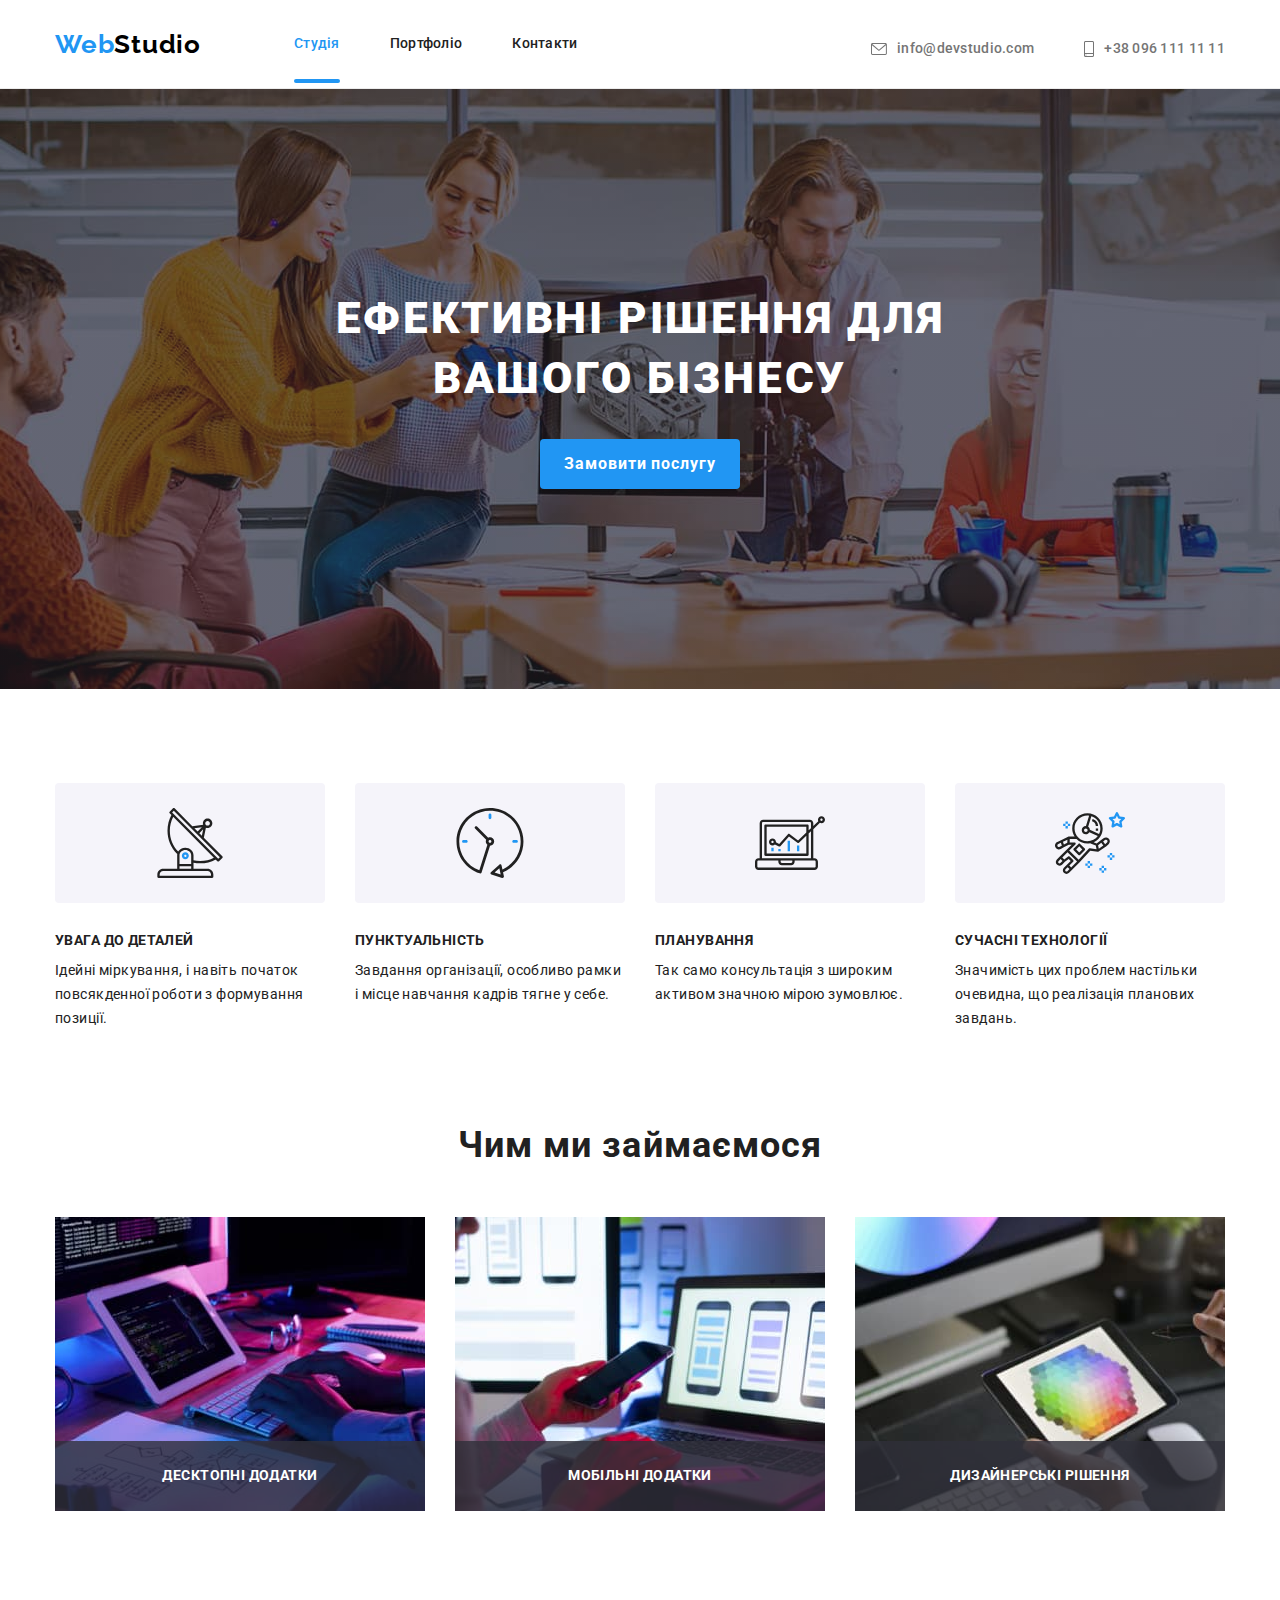
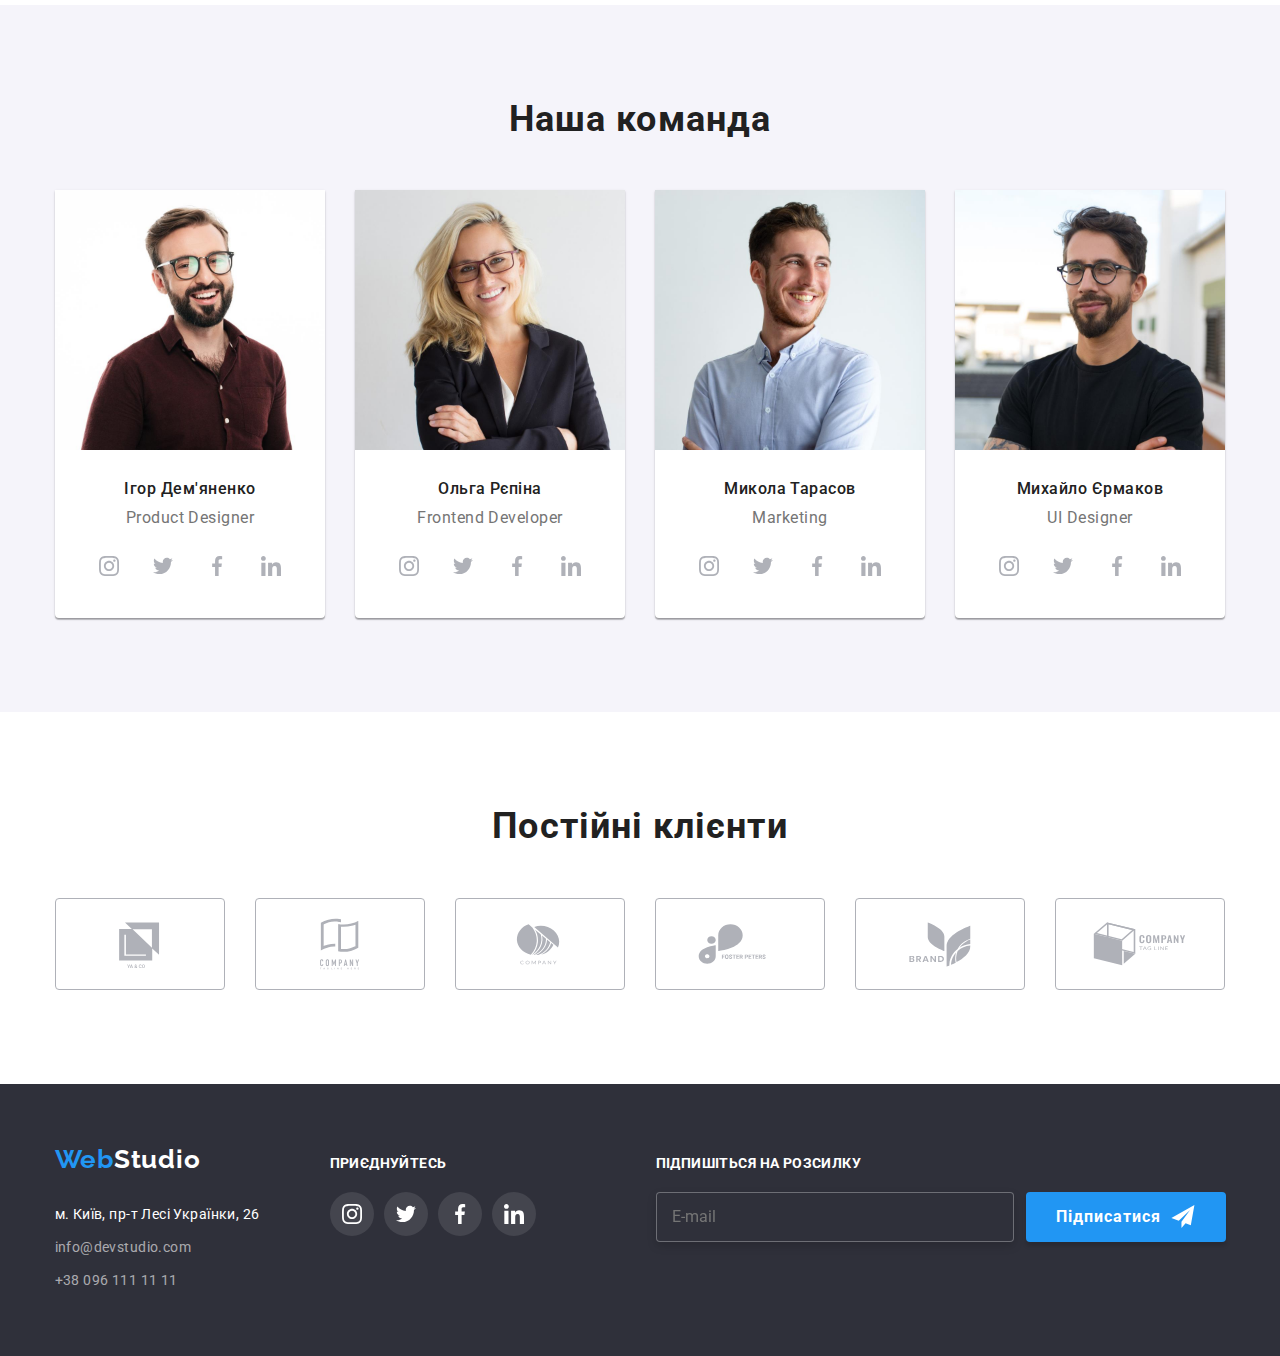
==== commit 927dd6d3: "на перевірку дз 8" ====
--- a/index.html
+++ b/index.html
@@ -195,11 +195,22 @@
           <!-- карточки команди -->
           <ul class="team-section__list">
             <li class="team-section__item">
-              <img
-                class="team-section__photo"
-                src="./images/team1.jpg"
-                alt="Бородань в окулярах посміхається"
-              />
+              <picture>
+                <source
+                  srcset="./images/team1.jpg 1x, ./images/team1x2.jpg 2x"
+                  media="(min-width: 1200px)"
+                />
+                <source
+                  srcset="./images/ihor-t.jpg 1x, ./images/ihor-t@2x.jpg 2x"
+                  media="(min-width: 768px)"
+                />
+                <img
+                  srcset="./images/ihor-m.jpg 1x, ./images/ihor-m@2x.jpg 2x"
+                  src="./images/ihor-m.jpg"
+                  alt="Ігор Дем'яненко"
+                  class="team-section__photo"
+                />
+              </picture>
               <div class="team-section__signature">
                 <h3 class="team-section__title">Ігор Дем'яненко</h3>
                 <p class="team-section__text">Product Designer</p>
@@ -232,11 +243,23 @@
               </div>
             </li>
             <li class="team-section__item">
-              <img
-                class="team-section__photo"
-                src="./images/team2.jpg"
-                alt="Блондинка в окулярах"
-              />
+              <picture>
+                <source
+                  srcset="./images/team2.jpg 1x, ./images/team2x2.jpg 2x"
+                  media="(min-width: 1200px)"
+                />
+                <source
+                  srcset="./images/olha-t.jpg 1x, ./images/olha-t@2x.jpg 2x"
+                  media="(min-width: 768px)"
+                />
+                <img
+                  srcset="./images/olha-m.jpg 1x, ./images/olha-m@2x.jpg 2x"
+                  src="./images/olha-m.jpg"
+                  alt="Ольга Рєпіна"
+                  class="team-section__photo"
+                />
+              </picture>
+
               <div class="team-section__signature">
                 <h3 class="team-section__title">Ольга Рєпіна</h3>
                 <p class="team-section__text">Frontend Developer</p>
@@ -269,11 +292,23 @@
               </div>
             </li>
             <li class="team-section__item">
-              <img
-                class="team-section__photo"
-                src="./images/team3.jpg"
-                alt="Чоловік посміхається"
-              />
+              <picture>
+                <source
+                  srcset="./images/team3.jpg 1x, ./images/team3x2.jpg 2x"
+                  media="(min-width: 1200px)"
+                />
+                <source
+                  srcset="./images/mykola-t.jpg 1x, ./images/mykola-t@2x.jpg 2x"
+                  media="(min-width: 768px)"
+                />
+                <img
+                  srcset="./images/mykola-m.jpg 1x, ./images/mykola-m@2x.jpg 2x"
+                  src="./images/mykola-m.jpg"
+                  alt="Микола Тарасов"
+                  class="team-section__photo"
+                />
+              </picture>
+
               <div class="team-section__signature">
                 <h3 class="team-section__title">Микола Тарасов</h3>
                 <p class="team-section__text">Marketing</p>
@@ -306,7 +341,23 @@
               </div>
             </li>
             <li class="team-section__item">
-              <img class="team-section__photo" src="./images/team4.jpg" alt="Бородань в окулярах" />
+              <picture>
+                <source
+                  srcset="./images/team4.jpg 1x, ./images/team4x2.jpg 2x"
+                  media="(min-width: 1200px)"
+                />
+                <source
+                  srcset="./images/miha-t.jpg 1x, ./images/miha-t@2x.jpg 2x"
+                  media="(min-width: 768px)"
+                />
+                <img
+                  srcset="./images/miha-m.jpg 1x, ./images/miha-m@2x.jpg 2x"
+                  src="./images/miha-m.jpg"
+                  alt="Михайло Єрмаков"
+                  class="team-section__photo"
+                />
+              </picture>
+
               <div class="team-section__signature">
                 <h3 class="team-section__title">Михайло Єрмаков</h3>
                 <p class="team-section__text">UI Designer</p>
--- a/css/main.min.css
+++ b/css/main.min.css
@@ -1 +1 @@
-body{font-family:Roboto,sans-serif;color:#212121}h1,h2,h3,h4,h5,h6,p,ul{margin:0;padding:0;font-weight:normal;list-style:none}img{display:block;max-width:100%;height:auto}li{list-style-type:none}.container{width:1200px;margin:0 auto;padding:0 15px}@media screen and (max-width: 767px){.container{width:480px}}@media screen and (min-width: 768px){.container{width:768px}}@media screen and (min-width: 1200px){.container{width:1200px}}.section{padding:60px 0}@media screen and (min-width: 1200px){.section{padding:94px 0}}.visually-hidden{position:absolute;white-space:nowrap;width:1px;height:1px;overflow:hidden;border:0;padding:0;clip:rect(0 0 0 0);-webkit-clip-path:inset(50%);clip-path:inset(50%);margin:-1px}.logo{display:inline-block;color:#2196f3;font-family:"Raleway";font-weight:700;font-size:26px;line-height:1.19;letter-spacing:.03em;text-decoration:none;margin:16px 0}.logo-footer{display:inline-block;color:#2196f3;font-family:"Raleway";font-weight:700;font-size:26px;line-height:1.19;letter-spacing:.03em;text-decoration:none}.logo--black{color:#000}.logo--white{color:#fff}header{background:#fff;border-bottom:solid 1px #ececec}@media screen and (min-width: 768px){.page-header{display:flex;align-items:center}}.page-header__bookmarks,.page-header__nav{display:flex;align-items:center;justify-content:space-between}.page-header__bookmarks{display:none}@media screen and (min-width: 768px){.page-header__bookmarks{display:flex;margin-left:93px}}.page-header__link{display:none}@media screen and (min-width: 768px){.page-header__link{position:relative;display:block;padding-top:31px;padding-bottom:31px;color:#212121;text-decoration:none;font-weight:500;font-size:14px;line-height:1.14;letter-spacing:.02em;transition:color 250ms cubic-bezier(0.4, 0, 0.2, 1)}}.page-header__link:hover,.page-header__link:focus{color:#2196f3}.page-header__link--current::after{position:absolute;bottom:0;content:"";display:block;background-color:#2196f3;color:#2196f3;height:4px;width:100%;border-radius:2px;opacity:1}.page-header__link--current{color:#2196f3}.page-header__bookmarks .page-header__item:not(:last-child){margin-right:50px}@media screen and (min-width: 1200px){.page-header__connection .page-header__item:not(:last-child){margin-right:50px}}.page-header__connection{display:none}@media screen and (min-width: 768px){.page-header__connection{display:flex;flex-direction:column;margin-left:auto;color:#757575}}@media screen and (min-width: 1200px){.page-header__connection{display:flex;flex-direction:row;margin-left:auto;color:#757575}}.page-header__contact{margin-top:10px;color:#757575;text-decoration:none;font-weight:500;font-size:12px;line-height:1.16;letter-spacing:.02em;transition:color 250ms cubic-bezier(0.4, 0, 0.2, 1)}@media screen and (min-width: 768px){.page-header__contact{display:inline-block;display:flex;align-items:center}}@media screen and (min-width: 1200px){.page-header__contact{padding-top:31px;padding-bottom:31px;font-size:14px;line-height:1.14}}.page-header__contact:hover,.page-header__contact:focus{color:#2196f3}.page-header__icon{margin-right:10px;fill:currentColor}.button{color:#fff;background-color:#2196f3;cursor:pointer;display:inline-block;display:flex;align-items:center;justify-content:center;text-align:center;border:0;width:200px;height:50px;border-radius:4px;font-weight:700;font-size:16px;line-height:1.87;letter-spacing:.06em;box-shadow:0px 4px 4px rgba(0,0,0,.15);padding:10px 23px}.button--margins{margin:auto}.hero-section{height:400px;align-items:center;background-color:#2f303a;background-image:linear-gradient(rgba(47, 48, 58, 0.4), rgba(47, 48, 58, 0.4)),url(../images/heroimage.jpg);max-width:1600px;margin:0 auto;padding:118px 0}@media screen and (min-width: 1200px){.hero-section{height:600px;padding:200px 0}}.hero-section__title{font-weight:900;font-size:26px;line-height:1.61;text-align:center;letter-spacing:.06em;text-transform:uppercase;margin-bottom:30px;color:#fff}@media screen and (min-width: 1200px){.hero-section__title{font-size:44px;line-height:1.36}}.benefits-section{padding-bottom:60px}@media screen and (min-width: 1200px){.benefits-section{padding-bottom:0}}@media screen and (min-width: 768px){.benefits-section__list{display:flex;flex-wrap:wrap;margin:-15px}}.benefits-section__item{width:450px;margin-bottom:30px}@media screen and (min-width: 768px){.benefits-section__item{width:354px;margin:15px}}@media screen and (min-width: 1200px){.benefits-section__item{width:270px;margin:15px}}.benefits-section__thumb{display:block;display:flex;align-items:center;justify-content:center;height:120px;border-radius:4px;margin-bottom:30px;background-color:#f5f4fa}.benefits-section__icon{width:70px;height:70px}.benefits-section__title{font-weight:700;font-size:14px;line-height:1.14;text-align:center;letter-spacing:.03em;text-transform:uppercase;margin-bottom:10px}@media screen and (min-width: 798px){.benefits-section__title{text-align:left}}.benefits-section__text{font-size:14px;line-height:1.71;letter-spacing:.03em;color:var(--secondary-text-color)}@media screen and (max-width: 1199px){.hide-doing{display:none}}h2{font-weight:700;font-size:28px;line-height:1.18;margin-bottom:30px;text-align:center;letter-spacing:.03em}@media screen and (min-width: 1200px){h2{font-weight:700;font-size:36px;line-height:1.16;margin-bottom:50px}}.doing{display:flex}.doing__item:not(:last-child){margin-right:30px}.doing__thumb{position:relative;display:flex;align-items:center}.doing__sign{position:absolute;bottom:0;display:block;display:flex;align-items:center;justify-content:center;background-color:rgba(47,48,58,.8);width:100%;height:70px;font-weight:700;font-size:14px;line-height:1.14;text-align:center;letter-spacing:.03em;text-transform:uppercase;color:#fff}.team-section{background-color:#f5f4fa}@media screen and (min-width: 768px){.team-section__list{display:flex;flex-wrap:wrap;margin:-15px}}.team-section__item{display:block;width:450px;margin-bottom:30px;background-color:#fff;box-shadow:0px 1px 3px rgba(0,0,0,.12),0px 1px 1px rgba(0,0,0,.14),0px 2px 1px rgba(0,0,0,.2);border-radius:0px 0px 4px 4px}@media screen and (min-width: 768px){.team-section__item{width:354px;margin:15px}}@media screen and (min-width: 1200px){.team-section__item{width:270px;margin:15px}}.team-section__photo{width:100%}@media screen and (min-width: 1200px){.team-section__photo{width:270px}}.team-section__title{font-weight:500;font-size:16px;line-height:1.18;text-align:center;letter-spacing:.03em;margin-bottom:10px}.team-section__text{font-size:16px;line-height:1.18;text-align:center;letter-spacing:.03em;color:#757575;margin-bottom:16px}.team-section__signature{padding:30px 32px}.team-social{display:flex;width:206px;height:44px;margin:0 auto}.team-social__item:not(:last-child){margin-right:10px}.team-social__link{display:inline-block;width:44px;height:44px;border-radius:50%;padding:12px;fill:#afb1b8;transition:color 250ms cubic-bezier(0.4, 0, 0.2, 1),background-color 250ms cubic-bezier(0.4, 0, 0.2, 1)}.team-social__link:hover,.team-social__link:focus{background-color:#2196f3;fill:#fff}.team-social__icon{width:20px;height:20px}.clients{display:flex;flex-wrap:wrap;margin:-15px}.clients__item{margin:15px}.clients__link{display:inline-block;display:flex;justify-content:center;width:210px;height:92px;border:#afb1b8 solid 1px;border-radius:4px;padding:16px 32px;color:#afb1b8;transition:fill 250ms cubic-bezier(0.4, 0, 0.2, 1),color 250ms cubic-bezier(0.4, 0, 0.2, 1),border 250ms cubic-bezier(0.4, 0, 0.2, 1)}@media screen and (min-width: 768px){.clients__link{width:226px}}@media screen and (min-width: 1200px){.clients__link{width:170px}}.clients__link:hover,.clients__link:focus{border:#2196f3 solid 1px;color:#2196f3;fill:#2196f3}.clients__icon{width:106px;height:60px;fill:currentColor}.page-footer{background-color:#2f303a;padding-top:60px;padding-bottom:60px}@media screen and (min-width: 1200px){.page-footer{display:flex;justify-content:center}}@media screen and (min-width: 768px){.container--flex{display:flex;justify-content:space-between;padding-left:75px;padding-right:90px}}@media screen and (min-width: 1200px){.container--flex{display:flex;justify-content:left;padding-left:0;padding-right:0;margin:0;width:507px}}.footer-thumb{text-align:center;margin-bottom:60px}@media screen and (min-width: 1200px){.footer-thumb{text-align:left;margin-bottom:0px}}.footer-contacts{margin-top:28px}.footer-contacts__address{color:#fff;font-style:normal;font-size:14px;line-height:1.71;letter-spacing:.03em;text-decoration:none;transition:color 250ms cubic-bezier(0.4, 0, 0.2, 1)}.footer-contacts__address:hover,.footer-contacts__address:focus{color:#2196f3}.footer-contacts__connection{color:rgba(255,255,255,.6);font-style:normal;font-size:14px;line-height:1.71;letter-spacing:.03em;text-decoration:none;transition:color 250ms cubic-bezier(0.4, 0, 0.2, 1)}.footer-contacts__connection:hover,.footer-contacts__connection:focus{color:#2196f3}.footer-contacts__item:not(:last-child){margin-bottom:9px}.social-footer{display:flex;justify-content:center;margin-bottom:60px}.social-footer__item:not(:last-child){margin-right:10px}.social-footer__link{display:inline-block;width:44px;height:44px;border-radius:50%;background-color:rgba(255,255,255,.1);padding:12px;transition:background-color 250ms cubic-bezier(0.4, 0, 0.2, 1)}.social-footer__link:hover,.social-footer__link:focus{background-color:#2196f3}.social-footer__icon{width:20px;height:20px;fill:#fff}.join-in{text-align:center}@media screen and (min-width: 1200px){.join-in{text-align:left;margin-left:70px}}.join-in__title,.subscribe__title{font-weight:700;font-size:14px;line-height:1.14;letter-spacing:.03em;text-transform:uppercase;color:#fff;margin-top:12px;margin-bottom:20px}.subscribe{text-align:center;justify-content:center}@media screen and (min-width: 1200px){.subscribe{width:570px;text-align:left;margin-left:94px}}.subscribe__form{display:flex;flex-direction:column;align-items:center}@media screen and (min-width: 1200px){.subscribe__form{display:flex;flex-direction:row}}.subscribe__input{width:358px;height:50px;margin-right:12px;margin-bottom:20px;display:inline-block;display:flex;background-color:#2f303a;color:rgba(255,255,255,.6);padding:15px;border:1px solid rgba(255,255,255,.3);filter:drop-shadow(0px 4px 4px rgba(0, 0, 0, 0.15));border-radius:4px}@media screen and (min-width: 1200px){.subscribe__input{margin-bottom:0}}.button__icon{margin-left:10px;justify-content:center}.backdrop{position:fixed;left:0;top:0;width:100%;height:100%;background-color:rgba(0,0,0,.2);opacity:1;transition:opacity 300ms cubic-bezier(0.4, 0, 0.2, 1)}.backdrop.is-hidden{opacity:0;pointer-events:none}.backdrop.is-hidden .modal{transform:translate(-50%, -50%) scale(1.1)}.modal{position:absolute;top:50%;left:50%;width:450px;padding:40px;border-radius:4px;background-color:#fff;box-shadow:0px 1px 3px rgba(0,0,0,.12),0px 1px 1px rgba(0,0,0,.14),0px 2px 1px rgba(0,0,0,.2);transform:translate(-50%, -50%) scale(1);transition:transform 300ms cubic-bezier(0.4, 0, 0.2, 1)}@media screen and (min-width: 1200px){.modal{width:528px}}.modal__close{position:absolute;display:block;padding:0;top:8px;right:8px;width:30px;height:30px;border-radius:50%;background-color:#fff;border:1px solid rgba(0,0,0,.1);transition:color 250ms cubic-bezier(0.4, 0, 0.2, 1)}.modal__close:hover{color:#2196f3;cursor:pointer}.modal__title{font-weight:700;font-size:20px;line-height:1.15;text-align:center;letter-spacing:.03em;margin-bottom:30px}.modal__field{display:block;position:relative}.modal__label{position:absolute;top:-18px;font-size:12px;line-height:1.16;letter-spacing:.01em;color:#757575}.modal__input{width:370px;height:40px;border:1px solid rgba(33,33,33,.2);border-radius:4px;padding-left:42px;margin-bottom:28px;transition:border 250ms cubic-bezier(0.4, 0, 0.2, 1)}@media screen and (min-width: 1200px){.modal__input{width:448px}}.modal__input:focus+.modal__icon{fill:#2196f3}.modal__input:focus{border:1px solid #2196f3}.modal__textarea{resize:none;width:370px;height:120px;font-size:12px;line-height:1.16;letter-spacing:.01em;color:rgba(117,117,117,.5);padding:12px 16px;border:1px solid rgba(33,33,33,.2);border-radius:4px;margin-bottom:20px;transition:border 250ms cubic-bezier(0.4, 0, 0.2, 1)}@media screen and (min-width: 1200px){.modal__textarea{width:448px}}.modal__textarea:focus{border:1px solid #2196f3}.modal__icon{position:absolute;top:11px;left:12px;display:inline-block;width:18px;height:18px;transition:fill 250ms cubic-bezier(0.4, 0, 0.2, 1)}.policy{display:inline-block;display:flex;align-items:center;font-size:12px;line-height:1.7;letter-spacing:.03em;color:#757575;margin-bottom:30px}@media screen and (min-width: 1200px){.policy{font-size:14px;line-height:1.71;margin-left:11px;margin-right:11px}}.policy__link{display:inline-block;color:#2196f3;text-decoration:underline;margin-left:4px}.policy__input{position:absolute;white-space:nowrap;width:1px;height:1px;overflow:hidden;border:0;padding:0;clip:rect(0 0 0 0);-webkit-clip-path:inset(50%);clip-path:inset(50%);margin:-1px}.policy__input:checked+.policy__icon{background-color:#2196f3;border:none;background-image:url(../images/check.svg);background-size:contain;background-position:center;background-repeat:no-repeat}.policy__icon{display:inline-block;width:15px;height:15px;border:#212121 2px solid;border-radius:2px;margin-right:8px;transition:background-color 250ms cubic-bezier(0.4, 0, 0.2, 1),border 250ms cubic-bezier(0.4, 0, 0.2, 1)}.filter{display:flex;justify-content:center;margin-bottom:50px}.filter__item:not(:last-child){margin-right:8px}.filter__button{color:#212121;background-color:#f5f4fa;cursor:pointer;border:0;font-weight:500;font-size:16px;line-height:1.62;text-align:center;letter-spacing:.03em;border-radius:4px;padding:6px 22px;transition:color 250ms cubic-bezier(0.4, 0, 0.2, 1),background-color 250ms cubic-bezier(0.4, 0, 0.2, 1),box-shadow 250ms cubic-bezier(0.4, 0, 0.2, 1)}.filter__button:hover,.filter__button:focus{color:#fff;background-color:#2196f3;box-shadow:0px 3px 1px rgba(0,0,0,.1),0px 1px 2px rgba(0,0,0,.08),0px 2px 2px rgba(0,0,0,.12)}.cards-grid{display:flex;flex-wrap:wrap}.card{width:370px;height:404px;background:#fff;border:1px solid #eee;margin-right:30px;margin-bottom:30px;transition:box-shadow 250ms cubic-bezier(0.4, 0, 0.2, 1),opacity 250ms cubic-bezier(0.4, 0, 0.2, 1)}.card:hover,.card:focus{box-shadow:0px 1px 1px rgba(0,0,0,.12),0px 4px 4px rgba(0,0,0,.06),1px 4px 6px rgba(0,0,0,.16)}.card:hover .card__overlay,.card:focus .card__overlay{transform:translateY(-294px)}.card:nth-child(3n){margin-right:0}.card:nth-last-child(-n+3){margin-bottom:0}.card__thumb{position:relative;overflow:hidden;display:flex;align-items:center}.card__overlay{position:absolute;top:294px;width:100%;height:100%;background-color:rgba(33,150,243,.9);transition:transform 250ms cubic-bezier(0.4, 0, 0.2, 1)}.card__comment{position:absolute;display:block;top:0;width:100%;height:100%;padding:63px 24px;font-size:18px;line-height:1.55;color:#fff;letter-spacing:.03em}.card__sign{padding:20px 24px}.card__tittle{width:322px;font-weight:700;font-size:18px;line-height:2;letter-spacing:.06em;margin-bottom:4px}.card__text{width:322px;font-size:16px;line-height:1.87;letter-spacing:.03em;color:#757575}.menu-button{display:inline-block;margin:0;padding:0;border:none;background-color:rgba(0,0,0,0);position:absolute;top:10px;right:15px;cursor:pointer}.menu-button:hover{fill:#2196f3}@media screen and (min-width: 768px){.menu-button{display:none}}.menu-button.js-menu-container .icon-cross{display:none}.menu-button.js-menu-container .icon-menu{display:block}.menu-button.js-menu-container.is-open .icon-menu{display:none}.menu-button.js-menu-container.is-open .icon-cross{display:block}.menu-button.is-open{transform:translateX(0)}.js-menu-container{padding:48px 40px;display:none;position:absolute;top:0;left:0;width:100%;height:796px;z-index:777;background-color:#fff}.js-menu-container.is-open{display:block}.menu-nav__bookmark{margin-bottom:32px}.menu-nav__bookmark:last-child{margin-bottom:306px}.menu-nav__link{font-weight:500;font-size:40px;line-height:1,75;letter-spacing:.02em;text-decoration:none;color:#212121}.menu-nav__link:hover{color:#2196f3}.menu-contact__item{margin-bottom:32px}.menu-contact__item:last-child{margin-bottom:64px}.menu-contact__mail{font-weight:500;font-size:24px;line-height:1,16;letter-spacing:.02em;color:#757575;text-decoration:none}.menu-contact__tel{font-weight:500;font-size:34px;line-height:1,17;letter-spacing:.02em;color:#2196f3;text-decoration:none}.menu-social{display:flex}.menu-social__item{border-right:1px solid rgba(33,33,33,.2);padding-right:10px;margin-right:10px}.menu-social__item:last-child{border:none}.menu-social__link{font-style:normal;font-weight:500;font-size:18px;line-height:1,22;letter-spacing:.02em;color:#2196f3;text-decoration:none}/*# sourceMappingURL=main.min.css.map */+body{font-family:Roboto,sans-serif;color:#212121}h1,h2,h3,h4,h5,h6,p,ul{margin:0;padding:0;font-weight:normal;list-style:none}img{display:block;max-width:100%;height:auto}li{list-style-type:none}.container{max-width:480px;margin:0 auto;padding:0 15px}@media screen and (max-width: 767px){.container{max-width:480px}}@media screen and (min-width: 768px){.container{max-width:768px}}@media screen and (min-width: 1200px){.container{max-width:1200px}}.section{padding:60px 0}@media screen and (min-width: 1200px){.section{padding:94px 0}}.visually-hidden{position:absolute;white-space:nowrap;width:1px;height:1px;overflow:hidden;border:0;padding:0;clip:rect(0 0 0 0);-webkit-clip-path:inset(50%);clip-path:inset(50%);margin:-1px}.logo{display:inline-block;color:#2196f3;font-family:"Raleway";font-weight:700;font-size:26px;line-height:1.19;letter-spacing:.03em;text-decoration:none;margin:16px 0}.logo-footer{display:inline-block;color:#2196f3;font-family:"Raleway";font-weight:700;font-size:26px;line-height:1.19;letter-spacing:.03em;text-decoration:none}.logo--black{color:#000}.logo--white{color:#fff}header{background:#fff;border-bottom:solid 1px #ececec}@media screen and (min-width: 768px){.page-header{display:flex;align-items:center}}.page-header__bookmarks,.page-header__nav{display:flex;align-items:center;justify-content:space-between}.page-header__bookmarks{display:none}@media screen and (min-width: 768px){.page-header__bookmarks{display:flex;margin-left:93px}}.page-header__link{display:none}@media screen and (min-width: 768px){.page-header__link{position:relative;display:block;padding-top:31px;padding-bottom:31px;color:#212121;text-decoration:none;font-weight:500;font-size:14px;line-height:1.14;letter-spacing:.02em;transition:color 250ms cubic-bezier(0.4, 0, 0.2, 1)}}.page-header__link:hover,.page-header__link:focus{color:#2196f3}.page-header__link--current::after{position:absolute;bottom:0;content:"";display:block;background-color:#2196f3;color:#2196f3;height:4px;width:100%;border-radius:2px;opacity:1}.page-header__link--current{color:#2196f3}.page-header__bookmarks .page-header__item:not(:last-child){margin-right:50px}@media screen and (min-width: 1200px){.page-header__connection .page-header__item:not(:last-child){margin-right:50px}}.page-header__connection{display:none}@media screen and (min-width: 768px){.page-header__connection{display:flex;flex-direction:column;margin-left:auto;color:#757575}}@media screen and (min-width: 1200px){.page-header__connection{display:flex;flex-direction:row;margin-left:auto;color:#757575}}.page-header__contact{margin-top:10px;color:#757575;text-decoration:none;font-weight:500;font-size:12px;line-height:1.16;letter-spacing:.02em;transition:color 250ms cubic-bezier(0.4, 0, 0.2, 1)}@media screen and (min-width: 768px){.page-header__contact{display:inline-block;display:flex;align-items:center}}@media screen and (min-width: 1200px){.page-header__contact{padding-top:31px;padding-bottom:31px;font-size:14px;line-height:1.14}}.page-header__contact:hover,.page-header__contact:focus{color:#2196f3}.page-header__icon{margin-right:10px;fill:currentColor}.button{color:#fff;background-color:#2196f3;cursor:pointer;display:inline-block;display:flex;align-items:center;justify-content:center;text-align:center;border:0;width:200px;height:50px;border-radius:4px;font-weight:700;font-size:16px;line-height:1.87;letter-spacing:.06em;box-shadow:0px 4px 4px rgba(0,0,0,.15);padding:10px 23px}.button--margins{margin:auto}.hero-section{max-width:768px;height:400px;align-items:center;background-color:#2f303a;background-image:linear-gradient(rgba(47, 48, 58, 0.4), rgba(47, 48, 58, 0.4)),url(../images/heroimage.jpg);background-repeat:no-repeat;background-size:cover;background-position:center;margin:0 auto;padding:118px 0}@media screen and (min-width: 768px){.hero-section{max-width:1200px;height:400px;padding:200px 0}}@media screen and (min-width: 1200px){.hero-section{max-width:1600px;height:600px}}.hero-section__title{font-weight:900;font-size:26px;line-height:1.61;text-align:center;letter-spacing:.06em;text-transform:uppercase;margin-bottom:30px;color:#fff}@media screen and (min-width: 1200px){.hero-section__title{font-size:44px;line-height:1.36}}.benefits-section{padding-bottom:60px}@media screen and (min-width: 1200px){.benefits-section{padding-bottom:0}}@media screen and (min-width: 768px){.benefits-section__list{display:flex;flex-wrap:wrap;margin:-15px}}.benefits-section__item{width:100%;margin-bottom:30px}@media screen and (min-width: 768px){.benefits-section__item{width:354px;margin:15px}}@media screen and (min-width: 1200px){.benefits-section__item{width:270px;margin:15px}}.benefits-section__thumb{display:block;display:flex;align-items:center;justify-content:center;height:120px;border-radius:4px;margin-bottom:30px;background-color:#f5f4fa}.benefits-section__icon{width:70px;height:70px}.benefits-section__title{font-weight:700;font-size:14px;line-height:1.14;text-align:center;letter-spacing:.03em;text-transform:uppercase;margin-bottom:10px}@media screen and (min-width: 798px){.benefits-section__title{text-align:left}}.benefits-section__text{font-size:14px;line-height:1.71;letter-spacing:.03em;color:var(--secondary-text-color)}@media screen and (max-width: 1199px){.hide-doing{display:none}}h2{font-weight:700;font-size:28px;line-height:1.18;margin-bottom:30px;text-align:center;letter-spacing:.03em}@media screen and (min-width: 1200px){h2{font-weight:700;font-size:36px;line-height:1.16;margin-bottom:50px}}.doing{display:flex}.doing__item:not(:last-child){margin-right:30px}.doing__thumb{position:relative;display:flex;align-items:center}.doing__sign{position:absolute;bottom:0;display:block;display:flex;align-items:center;justify-content:center;background-color:rgba(47,48,58,.8);width:100%;height:70px;font-weight:700;font-size:14px;line-height:1.14;text-align:center;letter-spacing:.03em;text-transform:uppercase;color:#fff}.team-section{background-color:#f5f4fa}@media screen and (min-width: 768px){.team-section__list{display:flex;flex-wrap:wrap;margin:-15px}}.team-section__item{display:block;width:100%;margin-bottom:30px;background-color:#fff;box-shadow:0px 1px 3px rgba(0,0,0,.12),0px 1px 1px rgba(0,0,0,.14),0px 2px 1px rgba(0,0,0,.2);border-radius:0px 0px 4px 4px}@media screen and (min-width: 768px){.team-section__item{width:354px;margin:15px}}@media screen and (min-width: 1200px){.team-section__item{width:270px;margin:15px}}.team-section__photo{width:100%}@media screen and (min-width: 1200px){.team-section__photo{width:270px}}.team-section__title{font-weight:500;font-size:16px;line-height:1.18;text-align:center;letter-spacing:.03em;margin-bottom:10px}.team-section__text{font-size:16px;line-height:1.18;text-align:center;letter-spacing:.03em;color:#757575;margin-bottom:16px}.team-section__signature{padding:30px 32px}.team-social{display:flex;width:206px;height:44px;margin:0 auto}.team-social__item:not(:last-child){margin-right:10px}.team-social__link{display:inline-block;width:44px;height:44px;border-radius:50%;padding:12px;fill:#afb1b8;transition:color 250ms cubic-bezier(0.4, 0, 0.2, 1),background-color 250ms cubic-bezier(0.4, 0, 0.2, 1)}.team-social__link:hover,.team-social__link:focus{background-color:#2196f3;fill:#fff}.team-social__icon{width:20px;height:20px}.clients{display:flex;flex-wrap:wrap;margin:-15px}.clients__item{margin:15px}.clients__link{display:inline-block;display:flex;justify-content:center;width:210px;height:92px;border:#afb1b8 solid 1px;border-radius:4px;padding:16px 32px;color:#afb1b8;transition:fill 250ms cubic-bezier(0.4, 0, 0.2, 1),color 250ms cubic-bezier(0.4, 0, 0.2, 1),border 250ms cubic-bezier(0.4, 0, 0.2, 1)}@media screen and (min-width: 768px){.clients__link{width:226px}}@media screen and (min-width: 1200px){.clients__link{width:170px}}.clients__link:hover,.clients__link:focus{border:#2196f3 solid 1px;color:#2196f3;fill:#2196f3}.clients__icon{width:106px;height:60px;fill:currentColor}.page-footer{background-color:#2f303a;padding-top:60px;padding-bottom:60px}@media screen and (min-width: 1200px){.page-footer{display:flex;justify-content:center}}@media screen and (min-width: 768px){.container--flex{display:flex;justify-content:space-between;padding-left:75px;padding-right:90px}}@media screen and (min-width: 1200px){.container--flex{display:flex;justify-content:left;padding-left:0;padding-right:0;margin:0;width:507px}}.footer-thumb{text-align:center;margin-bottom:60px}@media screen and (min-width: 1200px){.footer-thumb{text-align:left;margin-bottom:0px}}.footer-contacts{margin-top:28px}.footer-contacts__address{color:#fff;font-style:normal;font-size:14px;line-height:1.71;letter-spacing:.03em;text-decoration:none;transition:color 250ms cubic-bezier(0.4, 0, 0.2, 1)}.footer-contacts__address:hover,.footer-contacts__address:focus{color:#2196f3}.footer-contacts__connection{color:rgba(255,255,255,.6);font-style:normal;font-size:14px;line-height:1.71;letter-spacing:.03em;text-decoration:none;transition:color 250ms cubic-bezier(0.4, 0, 0.2, 1)}.footer-contacts__connection:hover,.footer-contacts__connection:focus{color:#2196f3}.footer-contacts__item:not(:last-child){margin-bottom:9px}.social-footer{display:flex;justify-content:center;margin-bottom:60px}.social-footer__item:not(:last-child){margin-right:10px}.social-footer__link{display:inline-block;width:44px;height:44px;border-radius:50%;background-color:rgba(255,255,255,.1);padding:12px;transition:background-color 250ms cubic-bezier(0.4, 0, 0.2, 1)}.social-footer__link:hover,.social-footer__link:focus{background-color:#2196f3}.social-footer__icon{width:20px;height:20px;fill:#fff}.join-in{text-align:center}@media screen and (min-width: 1200px){.join-in{text-align:left;margin-left:70px}}.join-in__title,.subscribe__title{font-weight:700;font-size:14px;line-height:1.14;letter-spacing:.03em;text-transform:uppercase;color:#fff;margin-top:12px;margin-bottom:20px}.subscribe{text-align:center;justify-content:center}@media screen and (min-width: 1200px){.subscribe{width:570px;text-align:left;margin-left:94px}}.subscribe__form{display:flex;flex-direction:column;align-items:center}@media screen and (min-width: 1200px){.subscribe__form{display:flex;flex-direction:row}}.subscribe__input{width:450px;height:50px;display:block;margin-bottom:20px;background-color:#2f303a;color:rgba(255,255,255,.6);border:1px solid rgba(255,255,255,.3);filter:drop-shadow(0px 4px 4px rgba(0, 0, 0, 0.15));border-radius:4px}@media screen and (min-width: 1200px){.subscribe__input{margin-right:12px;margin-bottom:0;padding:15px;display:inline-block;width:358px}}.button__icon{margin-left:10px;justify-content:center}.backdrop{position:fixed;left:0;top:0;width:100%;height:100%;background-color:rgba(0,0,0,.2);opacity:1;transition:opacity 300ms cubic-bezier(0.4, 0, 0.2, 1)}.backdrop.is-hidden{opacity:0;pointer-events:none}.backdrop.is-hidden .modal{transform:translate(-50%, -50%) scale(1.1)}.modal{position:absolute;top:50%;left:50%;width:450px;padding:40px;border-radius:4px;background-color:#fff;box-shadow:0px 1px 3px rgba(0,0,0,.12),0px 1px 1px rgba(0,0,0,.14),0px 2px 1px rgba(0,0,0,.2);transform:translate(-50%, -50%) scale(1);transition:transform 300ms cubic-bezier(0.4, 0, 0.2, 1)}@media screen and (min-width: 1200px){.modal{width:528px}}.modal__close{position:absolute;display:block;padding:0;top:8px;right:8px;width:30px;height:30px;border-radius:50%;background-color:#fff;border:1px solid rgba(0,0,0,.1);transition:color 250ms cubic-bezier(0.4, 0, 0.2, 1)}.modal__close:hover{color:#2196f3;cursor:pointer}.modal__title{font-weight:700;font-size:20px;line-height:1.15;text-align:center;letter-spacing:.03em;margin-bottom:30px}.modal__field{display:block;position:relative}.modal__label{position:absolute;top:-18px;font-size:12px;line-height:1.16;letter-spacing:.01em;color:#757575}.modal__input{width:370px;height:40px;border:1px solid rgba(33,33,33,.2);border-radius:4px;padding-left:42px;margin-bottom:28px;transition:border 250ms cubic-bezier(0.4, 0, 0.2, 1)}@media screen and (min-width: 1200px){.modal__input{width:448px}}.modal__input:focus+.modal__icon{fill:#2196f3}.modal__input:focus{border:1px solid #2196f3}.modal__textarea{resize:none;width:370px;height:120px;font-size:12px;line-height:1.16;letter-spacing:.01em;color:rgba(117,117,117,.5);padding:12px 16px;border:1px solid rgba(33,33,33,.2);border-radius:4px;margin-bottom:20px;transition:border 250ms cubic-bezier(0.4, 0, 0.2, 1)}@media screen and (min-width: 1200px){.modal__textarea{width:448px}}.modal__textarea:focus{border:1px solid #2196f3}.modal__icon{position:absolute;top:11px;left:12px;display:inline-block;width:18px;height:18px;transition:fill 250ms cubic-bezier(0.4, 0, 0.2, 1)}.policy{display:inline-block;display:flex;align-items:center;font-size:12px;line-height:1.7;letter-spacing:.03em;color:#757575;margin-bottom:30px}@media screen and (min-width: 1200px){.policy{font-size:14px;line-height:1.71;margin-left:11px;margin-right:11px}}.policy__link{display:inline-block;color:#2196f3;text-decoration:underline;margin-left:4px}.policy__input{position:absolute;white-space:nowrap;width:1px;height:1px;overflow:hidden;border:0;padding:0;clip:rect(0 0 0 0);-webkit-clip-path:inset(50%);clip-path:inset(50%);margin:-1px}.policy__input:checked+.policy__icon{background-color:#2196f3;border:none;background-image:url(../images/check.svg);background-size:contain;background-position:center;background-repeat:no-repeat}.policy__icon{display:inline-block;width:15px;height:15px;border:#212121 2px solid;border-radius:2px;margin-right:8px;transition:background-color 250ms cubic-bezier(0.4, 0, 0.2, 1),border 250ms cubic-bezier(0.4, 0, 0.2, 1)}.filter{display:flex;flex-wrap:wrap;justify-content:left;width:80%;margin-bottom:40px}@media screen and (min-width: 768px){.filter{justify-content:center;margin-bottom:30px;width:100%}}@media screen and (min-width: 1200px){.filter{justify-content:center;margin-bottom:50px}}.filter__item{margin-bottom:15px}.filter__item:not(:last-child){margin-right:8px}.filter__button{color:#212121;background-color:#f5f4fa;cursor:pointer;border:0;font-weight:500;font-size:16px;line-height:1.62;text-align:center;letter-spacing:.03em;border-radius:4px;padding:6px 22px;transition:color 250ms cubic-bezier(0.4, 0, 0.2, 1),background-color 250ms cubic-bezier(0.4, 0, 0.2, 1),box-shadow 250ms cubic-bezier(0.4, 0, 0.2, 1)}.filter__button:hover,.filter__button:focus{color:#fff;background-color:#2196f3;box-shadow:0px 3px 1px rgba(0,0,0,.1),0px 1px 2px rgba(0,0,0,.08),0px 2px 2px rgba(0,0,0,.12)}@media screen and (min-width: 768px){.cards-grid{display:flex;flex-wrap:wrap;margin:-15px}}.card{width:100%;height:404px;margin-bottom:30px;background:#fff;border:1px solid #eee;transition:box-shadow 250ms cubic-bezier(0.4, 0, 0.2, 1),opacity 250ms cubic-bezier(0.4, 0, 0.2, 1)}.card:last-child{margin-bottom:0px}@media screen and (min-width: 768px){.card{width:354px;margin:15px;height:440px}}@media screen and (min-width: 1200px){.card{width:370px;margin:15px;height:404px}}.card:hover,.card:focus{box-shadow:0px 1px 1px rgba(0,0,0,.12),0px 4px 4px rgba(0,0,0,.06),1px 4px 6px rgba(0,0,0,.16)}.card:hover .card__overlay,.card:focus .card__overlay{transform:translateY(-294px)}.card__thumb{position:relative;overflow:hidden;display:flex;align-items:center}.card__overlay{position:absolute;top:294px;width:100%;height:100%;background-color:rgba(33,150,243,.9);transition:transform 250ms cubic-bezier(0.4, 0, 0.2, 1)}.card__comment{position:absolute;display:block;top:0;width:100%;height:100%;padding:63px 24px;font-size:18px;line-height:1.55;color:#fff;letter-spacing:.03em}.card__sign{padding:20px 24px}.card__tittle{width:100%;font-weight:700;font-size:18px;line-height:2;letter-spacing:.06em;margin-bottom:4px}.card__text{width:322px;font-size:16px;line-height:1.87;letter-spacing:.03em;color:#757575}.menu-button{display:inline-block;margin:0;padding:0;border:none;background-color:rgba(0,0,0,0);position:absolute;top:10px;right:15px;cursor:pointer}.menu-button:hover{fill:#2196f3}@media screen and (min-width: 768px){.menu-button{display:none}}.menu-button.js-menu-container .icon-cross{display:none}.menu-button.js-menu-container .icon-menu{display:block}.menu-button.js-menu-container.is-open .icon-menu{display:none}.menu-button.js-menu-container.is-open .icon-cross{display:block}.menu-button.is-open{transform:translateX(0)}.js-menu-container{padding:48px 40px;display:none;position:absolute;top:0;left:0;width:100%;height:796px;z-index:777;background-color:#fff}.js-menu-container.is-open{display:block}.menu-nav__bookmark{margin-bottom:32px}.menu-nav__bookmark:last-child{margin-bottom:306px}.menu-nav__link{font-weight:500;font-size:40px;line-height:1,75;letter-spacing:.02em;text-decoration:none;color:#212121}.menu-nav__link:hover{color:#2196f3}.menu-contact__item{margin-bottom:32px}.menu-contact__item:last-child{margin-bottom:64px}.menu-contact__mail{font-weight:500;font-size:24px;line-height:1,16;letter-spacing:.02em;color:#757575;text-decoration:none}.menu-contact__tel{font-weight:500;font-size:34px;line-height:1,17;letter-spacing:.02em;color:#2196f3;text-decoration:none}.menu-social{display:flex}.menu-social__item{border-right:1px solid rgba(33,33,33,.2);padding-right:10px;margin-right:10px}.menu-social__item:last-child{border:none}.menu-social__link{font-style:normal;font-weight:500;font-size:18px;line-height:1,22;letter-spacing:.02em;color:#2196f3;text-decoration:none}/*# sourceMappingURL=main.min.css.map */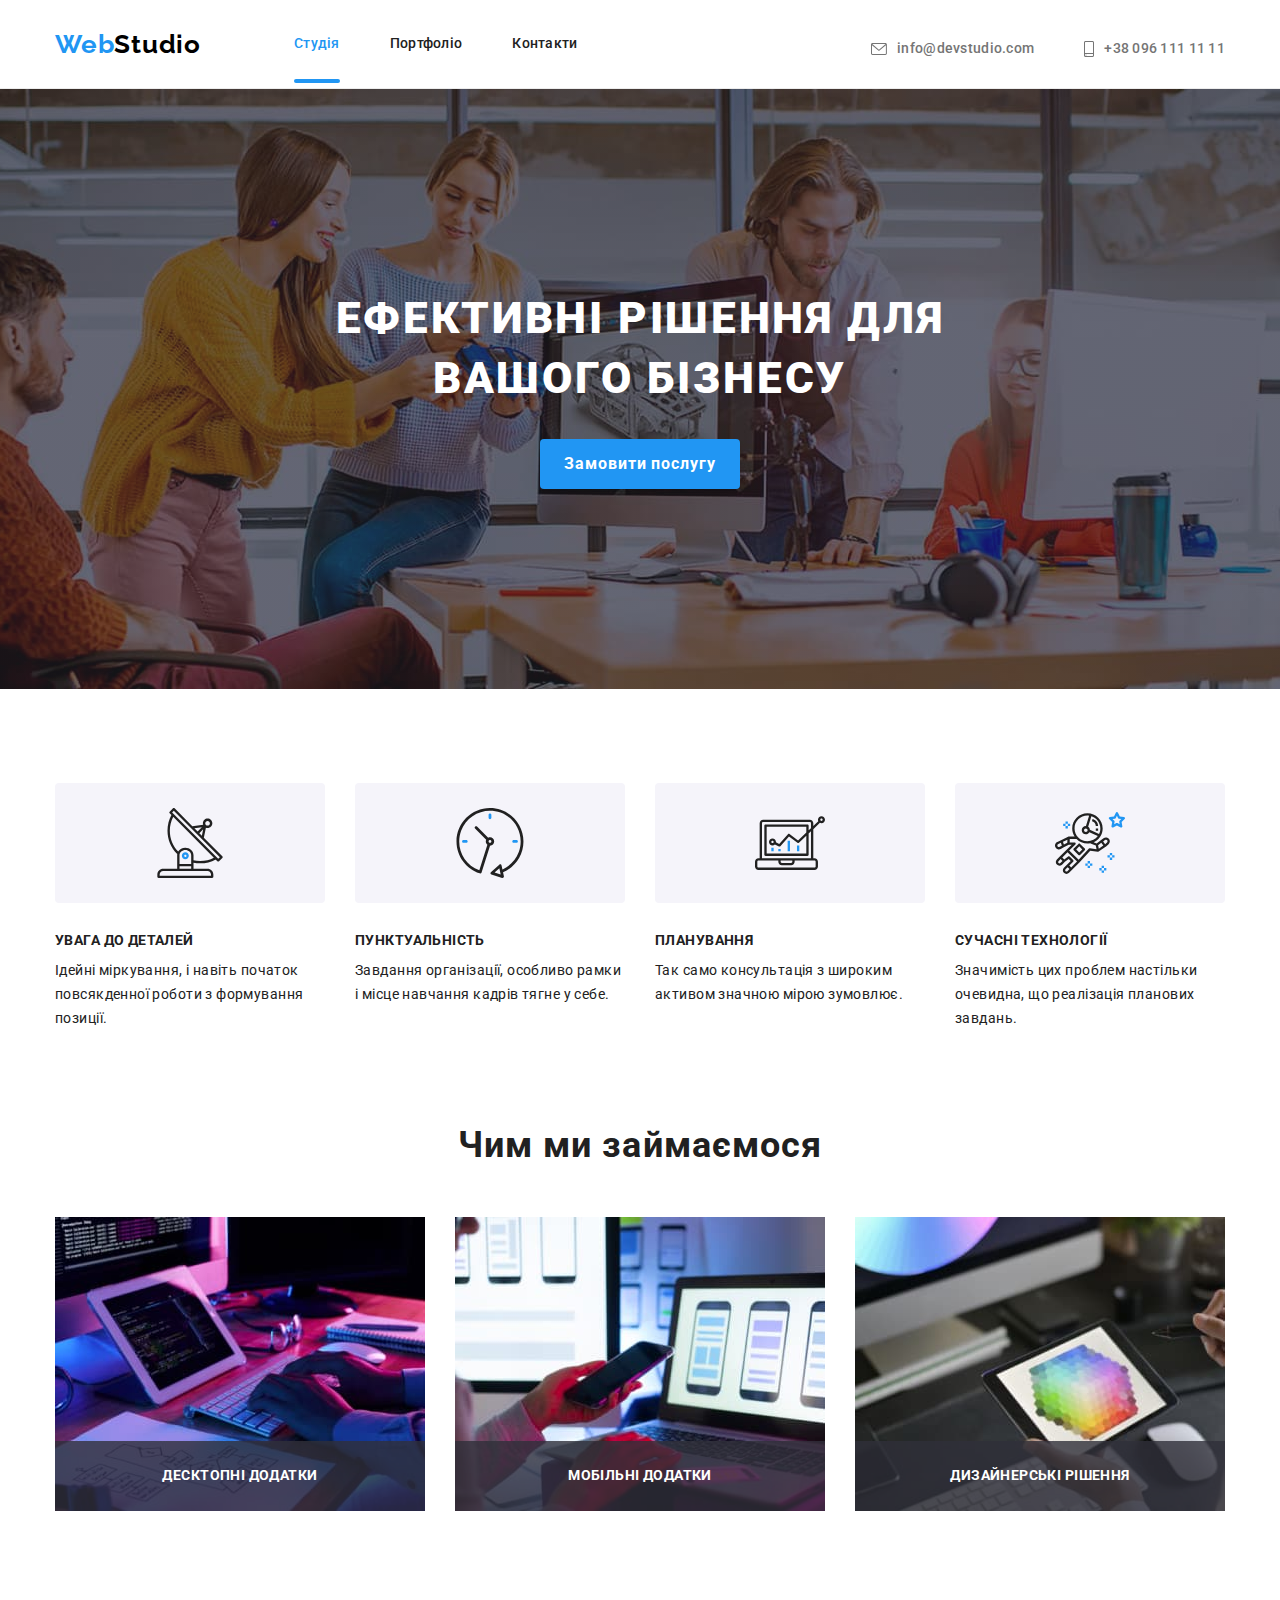
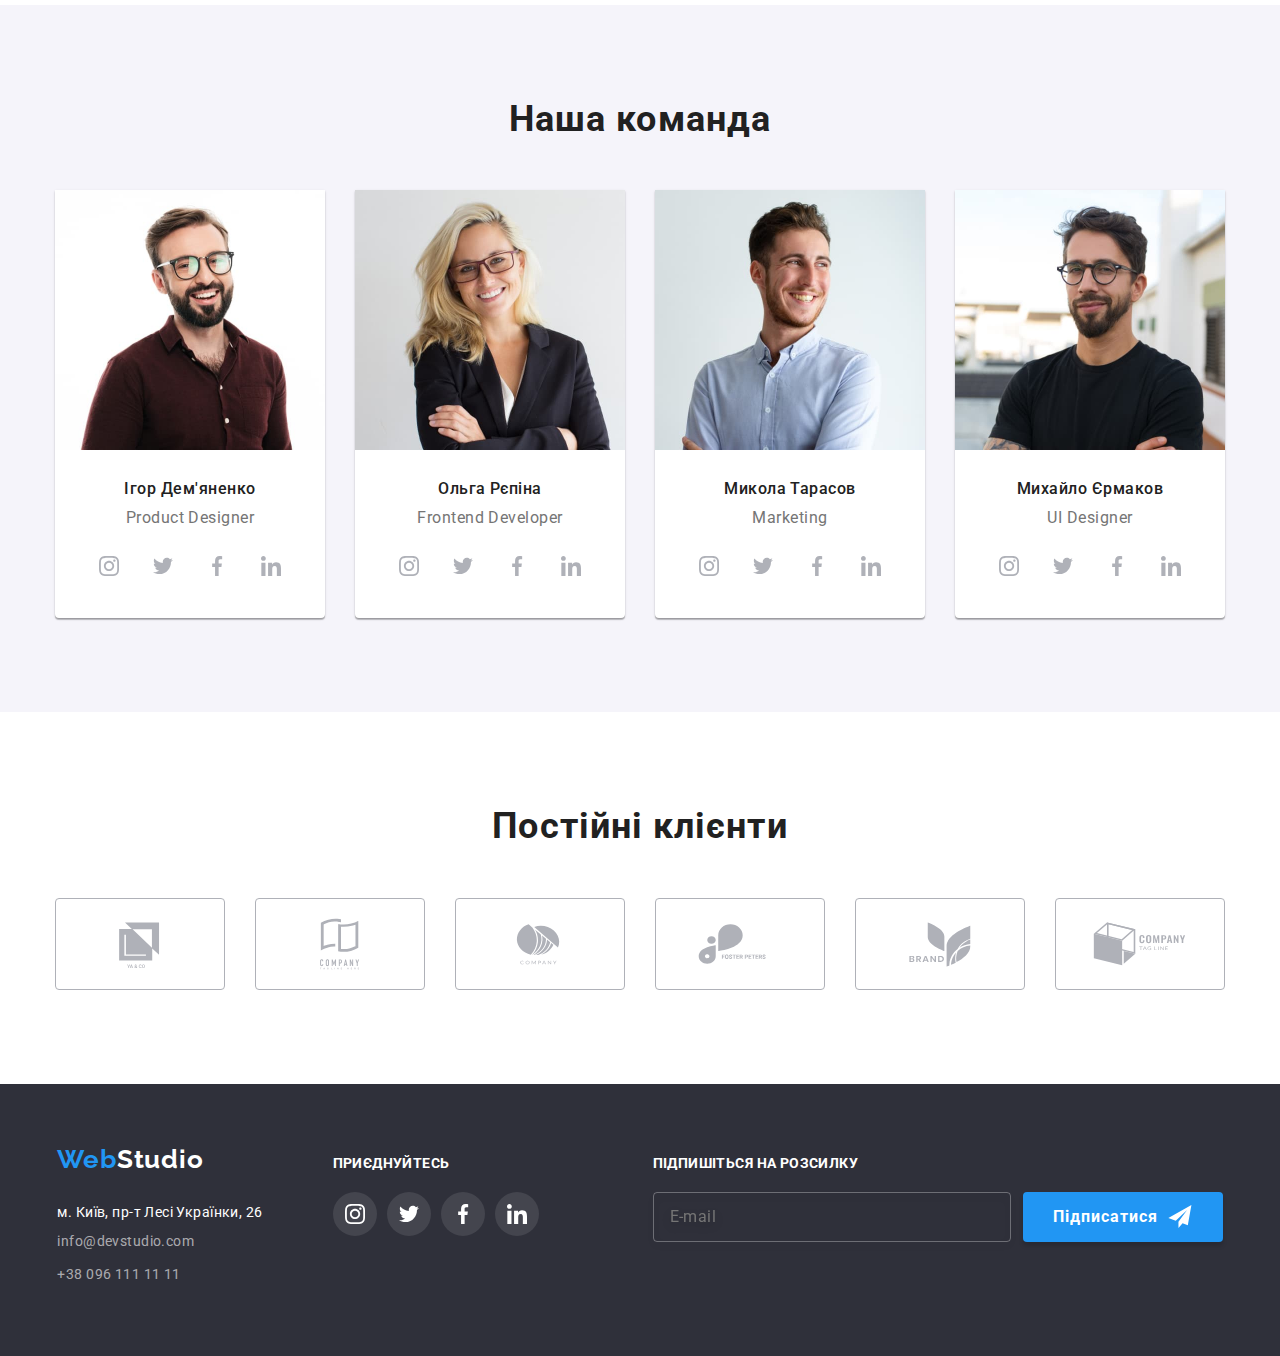
==== commit 81d6be1d: "+ правки футер та меню (до переірки)" ====
--- a/index.html
+++ b/index.html
@@ -433,7 +433,7 @@
     </main>
     <!-- Футер -->
     <footer class="page-footer">
-      <div class="container container--flex">
+      <div class="page-footer__container">
         <div class="footer-thumb">
           <a href="./index.html" class="logo-footer">Web<span class="logo--white">Studio</span></a>
           <address class="footer-contacts">
@@ -489,14 +489,13 @@
             </li>
           </ul>
         </div>
-      </div>
-      <!-- Форма "Підписатися" -->
+        <!-- Форма "Підписатися" -->
       <div class="subscribe">
         <p class="subscribe__title">Підпишіться на розсилку</p>
         <form class="subscribe__form" name="subscribe-form">
-          <label>
+          
             <input class="subscribe__input" type="email" name="email" placeholder="E-mail" />
-          </label>
+          
           <button class="button" type="submit">
             Підписатися<svg class="button__icon" width="24" height="24">
               <use href="./images/icons.svg#icon-iconsend"></use>
@@ -504,6 +503,8 @@
           </button>
         </form>
       </div>
+      </div>
+      
     </footer>
 
     <!-- Модалка -->
--- a/css/main.min.css
+++ b/css/main.min.css
@@ -1 +1 @@
-body{font-family:Roboto,sans-serif;color:#212121}h1,h2,h3,h4,h5,h6,p,ul{margin:0;padding:0;font-weight:normal;list-style:none}img{display:block;max-width:100%;height:auto}li{list-style-type:none}.container{max-width:480px;margin:0 auto;padding:0 15px}@media screen and (max-width: 767px){.container{max-width:480px}}@media screen and (min-width: 768px){.container{max-width:768px}}@media screen and (min-width: 1200px){.container{max-width:1200px}}.section{padding:60px 0}@media screen and (min-width: 1200px){.section{padding:94px 0}}.visually-hidden{position:absolute;white-space:nowrap;width:1px;height:1px;overflow:hidden;border:0;padding:0;clip:rect(0 0 0 0);-webkit-clip-path:inset(50%);clip-path:inset(50%);margin:-1px}.logo{display:inline-block;color:#2196f3;font-family:"Raleway";font-weight:700;font-size:26px;line-height:1.19;letter-spacing:.03em;text-decoration:none;margin:16px 0}.logo-footer{display:inline-block;color:#2196f3;font-family:"Raleway";font-weight:700;font-size:26px;line-height:1.19;letter-spacing:.03em;text-decoration:none}.logo--black{color:#000}.logo--white{color:#fff}header{background:#fff;border-bottom:solid 1px #ececec}@media screen and (min-width: 768px){.page-header{display:flex;align-items:center}}.page-header__bookmarks,.page-header__nav{display:flex;align-items:center;justify-content:space-between}.page-header__bookmarks{display:none}@media screen and (min-width: 768px){.page-header__bookmarks{display:flex;margin-left:93px}}.page-header__link{display:none}@media screen and (min-width: 768px){.page-header__link{position:relative;display:block;padding-top:31px;padding-bottom:31px;color:#212121;text-decoration:none;font-weight:500;font-size:14px;line-height:1.14;letter-spacing:.02em;transition:color 250ms cubic-bezier(0.4, 0, 0.2, 1)}}.page-header__link:hover,.page-header__link:focus{color:#2196f3}.page-header__link--current::after{position:absolute;bottom:0;content:"";display:block;background-color:#2196f3;color:#2196f3;height:4px;width:100%;border-radius:2px;opacity:1}.page-header__link--current{color:#2196f3}.page-header__bookmarks .page-header__item:not(:last-child){margin-right:50px}@media screen and (min-width: 1200px){.page-header__connection .page-header__item:not(:last-child){margin-right:50px}}.page-header__connection{display:none}@media screen and (min-width: 768px){.page-header__connection{display:flex;flex-direction:column;margin-left:auto;color:#757575}}@media screen and (min-width: 1200px){.page-header__connection{display:flex;flex-direction:row;margin-left:auto;color:#757575}}.page-header__contact{margin-top:10px;color:#757575;text-decoration:none;font-weight:500;font-size:12px;line-height:1.16;letter-spacing:.02em;transition:color 250ms cubic-bezier(0.4, 0, 0.2, 1)}@media screen and (min-width: 768px){.page-header__contact{display:inline-block;display:flex;align-items:center}}@media screen and (min-width: 1200px){.page-header__contact{padding-top:31px;padding-bottom:31px;font-size:14px;line-height:1.14}}.page-header__contact:hover,.page-header__contact:focus{color:#2196f3}.page-header__icon{margin-right:10px;fill:currentColor}.button{color:#fff;background-color:#2196f3;cursor:pointer;display:inline-block;display:flex;align-items:center;justify-content:center;text-align:center;border:0;width:200px;height:50px;border-radius:4px;font-weight:700;font-size:16px;line-height:1.87;letter-spacing:.06em;box-shadow:0px 4px 4px rgba(0,0,0,.15);padding:10px 23px}.button--margins{margin:auto}.hero-section{max-width:768px;height:400px;align-items:center;background-color:#2f303a;background-image:linear-gradient(rgba(47, 48, 58, 0.4), rgba(47, 48, 58, 0.4)),url(../images/heroimage.jpg);background-repeat:no-repeat;background-size:cover;background-position:center;margin:0 auto;padding:118px 0}@media screen and (min-width: 768px){.hero-section{max-width:1200px;height:400px;padding:200px 0}}@media screen and (min-width: 1200px){.hero-section{max-width:1600px;height:600px}}.hero-section__title{font-weight:900;font-size:26px;line-height:1.61;text-align:center;letter-spacing:.06em;text-transform:uppercase;margin-bottom:30px;color:#fff}@media screen and (min-width: 1200px){.hero-section__title{font-size:44px;line-height:1.36}}.benefits-section{padding-bottom:60px}@media screen and (min-width: 1200px){.benefits-section{padding-bottom:0}}@media screen and (min-width: 768px){.benefits-section__list{display:flex;flex-wrap:wrap;margin:-15px}}.benefits-section__item{width:100%;margin-bottom:30px}@media screen and (min-width: 768px){.benefits-section__item{width:354px;margin:15px}}@media screen and (min-width: 1200px){.benefits-section__item{width:270px;margin:15px}}.benefits-section__thumb{display:block;display:flex;align-items:center;justify-content:center;height:120px;border-radius:4px;margin-bottom:30px;background-color:#f5f4fa}.benefits-section__icon{width:70px;height:70px}.benefits-section__title{font-weight:700;font-size:14px;line-height:1.14;text-align:center;letter-spacing:.03em;text-transform:uppercase;margin-bottom:10px}@media screen and (min-width: 798px){.benefits-section__title{text-align:left}}.benefits-section__text{font-size:14px;line-height:1.71;letter-spacing:.03em;color:var(--secondary-text-color)}@media screen and (max-width: 1199px){.hide-doing{display:none}}h2{font-weight:700;font-size:28px;line-height:1.18;margin-bottom:30px;text-align:center;letter-spacing:.03em}@media screen and (min-width: 1200px){h2{font-weight:700;font-size:36px;line-height:1.16;margin-bottom:50px}}.doing{display:flex}.doing__item:not(:last-child){margin-right:30px}.doing__thumb{position:relative;display:flex;align-items:center}.doing__sign{position:absolute;bottom:0;display:block;display:flex;align-items:center;justify-content:center;background-color:rgba(47,48,58,.8);width:100%;height:70px;font-weight:700;font-size:14px;line-height:1.14;text-align:center;letter-spacing:.03em;text-transform:uppercase;color:#fff}.team-section{background-color:#f5f4fa}@media screen and (min-width: 768px){.team-section__list{display:flex;flex-wrap:wrap;margin:-15px}}.team-section__item{display:block;width:100%;margin-bottom:30px;background-color:#fff;box-shadow:0px 1px 3px rgba(0,0,0,.12),0px 1px 1px rgba(0,0,0,.14),0px 2px 1px rgba(0,0,0,.2);border-radius:0px 0px 4px 4px}@media screen and (min-width: 768px){.team-section__item{width:354px;margin:15px}}@media screen and (min-width: 1200px){.team-section__item{width:270px;margin:15px}}.team-section__photo{width:100%}@media screen and (min-width: 1200px){.team-section__photo{width:270px}}.team-section__title{font-weight:500;font-size:16px;line-height:1.18;text-align:center;letter-spacing:.03em;margin-bottom:10px}.team-section__text{font-size:16px;line-height:1.18;text-align:center;letter-spacing:.03em;color:#757575;margin-bottom:16px}.team-section__signature{padding:30px 32px}.team-social{display:flex;width:206px;height:44px;margin:0 auto}.team-social__item:not(:last-child){margin-right:10px}.team-social__link{display:inline-block;width:44px;height:44px;border-radius:50%;padding:12px;fill:#afb1b8;transition:color 250ms cubic-bezier(0.4, 0, 0.2, 1),background-color 250ms cubic-bezier(0.4, 0, 0.2, 1)}.team-social__link:hover,.team-social__link:focus{background-color:#2196f3;fill:#fff}.team-social__icon{width:20px;height:20px}.clients{display:flex;flex-wrap:wrap;margin:-15px}.clients__item{margin:15px}.clients__link{display:inline-block;display:flex;justify-content:center;width:210px;height:92px;border:#afb1b8 solid 1px;border-radius:4px;padding:16px 32px;color:#afb1b8;transition:fill 250ms cubic-bezier(0.4, 0, 0.2, 1),color 250ms cubic-bezier(0.4, 0, 0.2, 1),border 250ms cubic-bezier(0.4, 0, 0.2, 1)}@media screen and (min-width: 768px){.clients__link{width:226px}}@media screen and (min-width: 1200px){.clients__link{width:170px}}.clients__link:hover,.clients__link:focus{border:#2196f3 solid 1px;color:#2196f3;fill:#2196f3}.clients__icon{width:106px;height:60px;fill:currentColor}.page-footer{background-color:#2f303a;padding-top:60px;padding-bottom:60px}@media screen and (min-width: 1200px){.page-footer{display:flex;justify-content:center}}@media screen and (min-width: 768px){.container--flex{display:flex;justify-content:space-between;padding-left:75px;padding-right:90px}}@media screen and (min-width: 1200px){.container--flex{display:flex;justify-content:left;padding-left:0;padding-right:0;margin:0;width:507px}}.footer-thumb{text-align:center;margin-bottom:60px}@media screen and (min-width: 1200px){.footer-thumb{text-align:left;margin-bottom:0px}}.footer-contacts{margin-top:28px}.footer-contacts__address{color:#fff;font-style:normal;font-size:14px;line-height:1.71;letter-spacing:.03em;text-decoration:none;transition:color 250ms cubic-bezier(0.4, 0, 0.2, 1)}.footer-contacts__address:hover,.footer-contacts__address:focus{color:#2196f3}.footer-contacts__connection{color:rgba(255,255,255,.6);font-style:normal;font-size:14px;line-height:1.71;letter-spacing:.03em;text-decoration:none;transition:color 250ms cubic-bezier(0.4, 0, 0.2, 1)}.footer-contacts__connection:hover,.footer-contacts__connection:focus{color:#2196f3}.footer-contacts__item:not(:last-child){margin-bottom:9px}.social-footer{display:flex;justify-content:center;margin-bottom:60px}.social-footer__item:not(:last-child){margin-right:10px}.social-footer__link{display:inline-block;width:44px;height:44px;border-radius:50%;background-color:rgba(255,255,255,.1);padding:12px;transition:background-color 250ms cubic-bezier(0.4, 0, 0.2, 1)}.social-footer__link:hover,.social-footer__link:focus{background-color:#2196f3}.social-footer__icon{width:20px;height:20px;fill:#fff}.join-in{text-align:center}@media screen and (min-width: 1200px){.join-in{text-align:left;margin-left:70px}}.join-in__title,.subscribe__title{font-weight:700;font-size:14px;line-height:1.14;letter-spacing:.03em;text-transform:uppercase;color:#fff;margin-top:12px;margin-bottom:20px}.subscribe{text-align:center;justify-content:center}@media screen and (min-width: 1200px){.subscribe{width:570px;text-align:left;margin-left:94px}}.subscribe__form{display:flex;flex-direction:column;align-items:center}@media screen and (min-width: 1200px){.subscribe__form{display:flex;flex-direction:row}}.subscribe__input{width:450px;height:50px;display:block;margin-bottom:20px;background-color:#2f303a;color:rgba(255,255,255,.6);border:1px solid rgba(255,255,255,.3);filter:drop-shadow(0px 4px 4px rgba(0, 0, 0, 0.15));border-radius:4px}@media screen and (min-width: 1200px){.subscribe__input{margin-right:12px;margin-bottom:0;padding:15px;display:inline-block;width:358px}}.button__icon{margin-left:10px;justify-content:center}.backdrop{position:fixed;left:0;top:0;width:100%;height:100%;background-color:rgba(0,0,0,.2);opacity:1;transition:opacity 300ms cubic-bezier(0.4, 0, 0.2, 1)}.backdrop.is-hidden{opacity:0;pointer-events:none}.backdrop.is-hidden .modal{transform:translate(-50%, -50%) scale(1.1)}.modal{position:absolute;top:50%;left:50%;width:450px;padding:40px;border-radius:4px;background-color:#fff;box-shadow:0px 1px 3px rgba(0,0,0,.12),0px 1px 1px rgba(0,0,0,.14),0px 2px 1px rgba(0,0,0,.2);transform:translate(-50%, -50%) scale(1);transition:transform 300ms cubic-bezier(0.4, 0, 0.2, 1)}@media screen and (min-width: 1200px){.modal{width:528px}}.modal__close{position:absolute;display:block;padding:0;top:8px;right:8px;width:30px;height:30px;border-radius:50%;background-color:#fff;border:1px solid rgba(0,0,0,.1);transition:color 250ms cubic-bezier(0.4, 0, 0.2, 1)}.modal__close:hover{color:#2196f3;cursor:pointer}.modal__title{font-weight:700;font-size:20px;line-height:1.15;text-align:center;letter-spacing:.03em;margin-bottom:30px}.modal__field{display:block;position:relative}.modal__label{position:absolute;top:-18px;font-size:12px;line-height:1.16;letter-spacing:.01em;color:#757575}.modal__input{width:370px;height:40px;border:1px solid rgba(33,33,33,.2);border-radius:4px;padding-left:42px;margin-bottom:28px;transition:border 250ms cubic-bezier(0.4, 0, 0.2, 1)}@media screen and (min-width: 1200px){.modal__input{width:448px}}.modal__input:focus+.modal__icon{fill:#2196f3}.modal__input:focus{border:1px solid #2196f3}.modal__textarea{resize:none;width:370px;height:120px;font-size:12px;line-height:1.16;letter-spacing:.01em;color:rgba(117,117,117,.5);padding:12px 16px;border:1px solid rgba(33,33,33,.2);border-radius:4px;margin-bottom:20px;transition:border 250ms cubic-bezier(0.4, 0, 0.2, 1)}@media screen and (min-width: 1200px){.modal__textarea{width:448px}}.modal__textarea:focus{border:1px solid #2196f3}.modal__icon{position:absolute;top:11px;left:12px;display:inline-block;width:18px;height:18px;transition:fill 250ms cubic-bezier(0.4, 0, 0.2, 1)}.policy{display:inline-block;display:flex;align-items:center;font-size:12px;line-height:1.7;letter-spacing:.03em;color:#757575;margin-bottom:30px}@media screen and (min-width: 1200px){.policy{font-size:14px;line-height:1.71;margin-left:11px;margin-right:11px}}.policy__link{display:inline-block;color:#2196f3;text-decoration:underline;margin-left:4px}.policy__input{position:absolute;white-space:nowrap;width:1px;height:1px;overflow:hidden;border:0;padding:0;clip:rect(0 0 0 0);-webkit-clip-path:inset(50%);clip-path:inset(50%);margin:-1px}.policy__input:checked+.policy__icon{background-color:#2196f3;border:none;background-image:url(../images/check.svg);background-size:contain;background-position:center;background-repeat:no-repeat}.policy__icon{display:inline-block;width:15px;height:15px;border:#212121 2px solid;border-radius:2px;margin-right:8px;transition:background-color 250ms cubic-bezier(0.4, 0, 0.2, 1),border 250ms cubic-bezier(0.4, 0, 0.2, 1)}.filter{display:flex;flex-wrap:wrap;justify-content:left;width:80%;margin-bottom:40px}@media screen and (min-width: 768px){.filter{justify-content:center;margin-bottom:30px;width:100%}}@media screen and (min-width: 1200px){.filter{justify-content:center;margin-bottom:50px}}.filter__item{margin-bottom:15px}.filter__item:not(:last-child){margin-right:8px}.filter__button{color:#212121;background-color:#f5f4fa;cursor:pointer;border:0;font-weight:500;font-size:16px;line-height:1.62;text-align:center;letter-spacing:.03em;border-radius:4px;padding:6px 22px;transition:color 250ms cubic-bezier(0.4, 0, 0.2, 1),background-color 250ms cubic-bezier(0.4, 0, 0.2, 1),box-shadow 250ms cubic-bezier(0.4, 0, 0.2, 1)}.filter__button:hover,.filter__button:focus{color:#fff;background-color:#2196f3;box-shadow:0px 3px 1px rgba(0,0,0,.1),0px 1px 2px rgba(0,0,0,.08),0px 2px 2px rgba(0,0,0,.12)}@media screen and (min-width: 768px){.cards-grid{display:flex;flex-wrap:wrap;margin:-15px}}.card{width:100%;height:404px;margin-bottom:30px;background:#fff;border:1px solid #eee;transition:box-shadow 250ms cubic-bezier(0.4, 0, 0.2, 1),opacity 250ms cubic-bezier(0.4, 0, 0.2, 1)}.card:last-child{margin-bottom:0px}@media screen and (min-width: 768px){.card{width:354px;margin:15px;height:440px}}@media screen and (min-width: 1200px){.card{width:370px;margin:15px;height:404px}}.card:hover,.card:focus{box-shadow:0px 1px 1px rgba(0,0,0,.12),0px 4px 4px rgba(0,0,0,.06),1px 4px 6px rgba(0,0,0,.16)}.card:hover .card__overlay,.card:focus .card__overlay{transform:translateY(-294px)}.card__thumb{position:relative;overflow:hidden;display:flex;align-items:center}.card__overlay{position:absolute;top:294px;width:100%;height:100%;background-color:rgba(33,150,243,.9);transition:transform 250ms cubic-bezier(0.4, 0, 0.2, 1)}.card__comment{position:absolute;display:block;top:0;width:100%;height:100%;padding:63px 24px;font-size:18px;line-height:1.55;color:#fff;letter-spacing:.03em}.card__sign{padding:20px 24px}.card__tittle{width:100%;font-weight:700;font-size:18px;line-height:2;letter-spacing:.06em;margin-bottom:4px}.card__text{width:322px;font-size:16px;line-height:1.87;letter-spacing:.03em;color:#757575}.menu-button{display:inline-block;margin:0;padding:0;border:none;background-color:rgba(0,0,0,0);position:absolute;top:10px;right:15px;cursor:pointer}.menu-button:hover{fill:#2196f3}@media screen and (min-width: 768px){.menu-button{display:none}}.menu-button.js-menu-container .icon-cross{display:none}.menu-button.js-menu-container .icon-menu{display:block}.menu-button.js-menu-container.is-open .icon-menu{display:none}.menu-button.js-menu-container.is-open .icon-cross{display:block}.menu-button.is-open{transform:translateX(0)}.js-menu-container{padding:48px 40px;display:none;position:absolute;top:0;left:0;width:100%;height:796px;z-index:777;background-color:#fff}.js-menu-container.is-open{display:block}.menu-nav__bookmark{margin-bottom:32px}.menu-nav__bookmark:last-child{margin-bottom:306px}.menu-nav__link{font-weight:500;font-size:40px;line-height:1,75;letter-spacing:.02em;text-decoration:none;color:#212121}.menu-nav__link:hover{color:#2196f3}.menu-contact__item{margin-bottom:32px}.menu-contact__item:last-child{margin-bottom:64px}.menu-contact__mail{font-weight:500;font-size:24px;line-height:1,16;letter-spacing:.02em;color:#757575;text-decoration:none}.menu-contact__tel{font-weight:500;font-size:34px;line-height:1,17;letter-spacing:.02em;color:#2196f3;text-decoration:none}.menu-social{display:flex}.menu-social__item{border-right:1px solid rgba(33,33,33,.2);padding-right:10px;margin-right:10px}.menu-social__item:last-child{border:none}.menu-social__link{font-style:normal;font-weight:500;font-size:18px;line-height:1,22;letter-spacing:.02em;color:#2196f3;text-decoration:none}/*# sourceMappingURL=main.min.css.map */+body{font-family:Roboto,sans-serif;color:#212121}h1,h2,h3,h4,h5,h6,p,ul{margin:0;padding:0;font-weight:normal;list-style:none}img{display:block;max-width:100%;height:auto}li{list-style-type:none}.container{max-width:480px;margin:0 auto;padding:0 15px}@media screen and (max-width: 767px){.container{max-width:480px}}@media screen and (min-width: 768px){.container{max-width:768px}}@media screen and (min-width: 1200px){.container{max-width:1200px}}.section{padding:60px 0}@media screen and (min-width: 1200px){.section{padding:94px 0}}.visually-hidden{position:absolute;white-space:nowrap;width:1px;height:1px;overflow:hidden;border:0;padding:0;clip:rect(0 0 0 0);-webkit-clip-path:inset(50%);clip-path:inset(50%);margin:-1px}.logo{display:inline-block;color:#2196f3;font-family:"Raleway";font-weight:700;font-size:26px;line-height:1.19;letter-spacing:.03em;text-decoration:none;margin:16px 0}.logo-footer{display:inline-block;color:#2196f3;font-family:"Raleway";font-weight:700;font-size:26px;line-height:1.19;letter-spacing:.03em;text-decoration:none}.logo--black{color:#000}.logo--white{color:#fff}header{background:#fff;border-bottom:solid 1px #ececec}@media screen and (min-width: 768px){.page-header{display:flex;align-items:center}}.page-header__bookmarks,.page-header__nav{display:flex;align-items:center;justify-content:space-between}.page-header__bookmarks{display:none}@media screen and (min-width: 768px){.page-header__bookmarks{display:flex;margin-left:93px}}.page-header__link{display:none}@media screen and (min-width: 768px){.page-header__link{position:relative;display:block;padding-top:31px;padding-bottom:31px;color:#212121;text-decoration:none;font-weight:500;font-size:14px;line-height:1.14;letter-spacing:.02em;transition:color 250ms cubic-bezier(0.4, 0, 0.2, 1)}}.page-header__link:hover,.page-header__link:focus{color:#2196f3}.page-header__link--current::after{position:absolute;bottom:0;content:"";display:block;background-color:#2196f3;color:#2196f3;height:4px;width:100%;border-radius:2px;opacity:1}.page-header__link--current{color:#2196f3}.page-header__bookmarks .page-header__item:not(:last-child){margin-right:50px}@media screen and (min-width: 1200px){.page-header__connection .page-header__item:not(:last-child){margin-right:50px}}.page-header__connection{display:none}@media screen and (min-width: 768px){.page-header__connection{display:flex;flex-direction:column;margin-left:auto;color:#757575}}@media screen and (min-width: 1200px){.page-header__connection{display:flex;flex-direction:row;margin-left:auto;color:#757575}}.page-header__contact{margin-top:10px;color:#757575;text-decoration:none;font-weight:500;font-size:12px;line-height:1.16;letter-spacing:.02em;transition:color 250ms cubic-bezier(0.4, 0, 0.2, 1)}@media screen and (min-width: 768px){.page-header__contact{display:inline-block;display:flex;align-items:center}}@media screen and (min-width: 1200px){.page-header__contact{padding-top:31px;padding-bottom:31px;font-size:14px;line-height:1.14}}.page-header__contact:hover,.page-header__contact:focus{color:#2196f3}.page-header__icon{margin-right:10px;fill:currentColor}.button{color:#fff;background-color:#2196f3;cursor:pointer;display:inline-block;display:flex;align-items:center;justify-content:center;text-align:center;border:0;width:200px;height:50px;border-radius:4px;font-weight:700;font-size:16px;line-height:1.87;letter-spacing:.06em;box-shadow:0px 4px 4px rgba(0,0,0,.15);padding:10px 23px}.button--margins{margin:auto}.hero-section{max-width:768px;height:400px;align-items:center;background-color:#2f303a;background-image:linear-gradient(rgba(47, 48, 58, 0.4), rgba(47, 48, 58, 0.4)),url(../images/heroimage.jpg);background-repeat:no-repeat;background-size:cover;background-position:center;margin:0 auto;padding:118px 0}@media screen and (min-width: 768px){.hero-section{max-width:1200px;height:400px;padding:200px 0}}@media screen and (min-width: 1200px){.hero-section{max-width:1600px;height:600px}}.hero-section__title{font-weight:900;font-size:26px;line-height:1.61;text-align:center;letter-spacing:.06em;text-transform:uppercase;margin-bottom:30px;color:#fff}@media screen and (min-width: 1200px){.hero-section__title{font-size:44px;line-height:1.36}}.benefits-section{padding-bottom:60px}@media screen and (min-width: 1200px){.benefits-section{padding-bottom:0}}@media screen and (min-width: 768px){.benefits-section__list{display:flex;flex-wrap:wrap;margin:-15px}}.benefits-section__item{width:100%;margin-bottom:30px}@media screen and (min-width: 768px){.benefits-section__item{width:354px;margin:15px}}@media screen and (min-width: 1200px){.benefits-section__item{width:270px;margin:15px}}.benefits-section__thumb{display:block;display:flex;align-items:center;justify-content:center;height:120px;border-radius:4px;margin-bottom:30px;background-color:#f5f4fa}.benefits-section__icon{width:70px;height:70px}.benefits-section__title{font-weight:700;font-size:14px;line-height:1.14;text-align:center;letter-spacing:.03em;text-transform:uppercase;margin-bottom:10px}@media screen and (min-width: 768px){.benefits-section__title{text-align:left}}.benefits-section__text{font-size:14px;line-height:1.71;letter-spacing:.03em;color:var(--secondary-text-color)}@media screen and (max-width: 1199px){.hide-doing{display:none}}h2{font-weight:700;font-size:28px;line-height:1.18;margin-bottom:30px;text-align:center;letter-spacing:.03em}@media screen and (min-width: 1200px){h2{font-weight:700;font-size:36px;line-height:1.16;margin-bottom:50px}}.doing{display:flex}.doing__item:not(:last-child){margin-right:30px}.doing__thumb{position:relative;display:flex;align-items:center}.doing__sign{position:absolute;bottom:0;display:block;display:flex;align-items:center;justify-content:center;background-color:rgba(47,48,58,.8);width:100%;height:70px;font-weight:700;font-size:14px;line-height:1.14;text-align:center;letter-spacing:.03em;text-transform:uppercase;color:#fff}.team-section{background-color:#f5f4fa}@media screen and (min-width: 768px){.team-section__list{display:flex;flex-wrap:wrap;margin:-15px}}.team-section__item{display:block;width:100%;margin-bottom:30px;background-color:#fff;box-shadow:0px 1px 3px rgba(0,0,0,.12),0px 1px 1px rgba(0,0,0,.14),0px 2px 1px rgba(0,0,0,.2);border-radius:0px 0px 4px 4px}@media screen and (min-width: 768px){.team-section__item{width:354px;margin:15px}}@media screen and (min-width: 1200px){.team-section__item{width:270px;margin:15px}}.team-section__photo{width:100%}@media screen and (min-width: 1200px){.team-section__photo{width:270px}}.team-section__title{font-weight:500;font-size:16px;line-height:1.18;text-align:center;letter-spacing:.03em;margin-bottom:10px}.team-section__text{font-size:16px;line-height:1.18;text-align:center;letter-spacing:.03em;color:#757575;margin-bottom:16px}.team-section__signature{padding:30px 32px}.team-social{display:flex;width:206px;height:44px;margin:0 auto}.team-social__item:not(:last-child){margin-right:10px}.team-social__link{display:inline-block;width:44px;height:44px;border-radius:50%;padding:12px;fill:#afb1b8;transition:color 250ms cubic-bezier(0.4, 0, 0.2, 1),background-color 250ms cubic-bezier(0.4, 0, 0.2, 1)}.team-social__link:hover,.team-social__link:focus{background-color:#2196f3;fill:#fff}.team-social__icon{width:20px;height:20px}.clients{display:flex;flex-wrap:wrap;margin:-15px}.clients__item{margin:15px}.clients__link{display:inline-block;display:flex;justify-content:center;width:210px;height:92px;border:#afb1b8 solid 1px;border-radius:4px;padding:16px 32px;color:#afb1b8;transition:fill 250ms cubic-bezier(0.4, 0, 0.2, 1),color 250ms cubic-bezier(0.4, 0, 0.2, 1),border 250ms cubic-bezier(0.4, 0, 0.2, 1)}@media screen and (min-width: 768px){.clients__link{width:226px}}@media screen and (min-width: 1200px){.clients__link{width:170px}}.clients__link:hover,.clients__link:focus{border:#2196f3 solid 1px;color:#2196f3;fill:#2196f3}.clients__icon{width:106px;height:60px;fill:currentColor}.page-footer{background-color:#2f303a;padding-top:60px;padding-bottom:60px}@media screen and (min-width: 1200px){.page-footer{display:flex;justify-content:center}}.page-footer__container{text-align:center;max-width:480px;padding-left:15px;padding-right:15px;margin:0 auto}@media screen and (min-width: 768px){.page-footer__container{display:flex;flex-wrap:wrap;justify-content:center;align-items:baseline;max-width:768px}}@media screen and (min-width: 1200px){.page-footer__container{justify-content:space-between;align-items:baseline;text-align:start;max-width:1200px}}.footer-thumb{text-align:center;margin-bottom:60px}@media screen and (min-width: 768px){.footer-thumb{margin-right:165px}}@media screen and (min-width: 1200px){.footer-thumb{text-align:left;margin-right:70px;margin-bottom:0px}}.footer-contacts{margin-top:28px}.footer-contacts__address{color:#fff;font-style:normal;font-size:14px;line-height:1.14;letter-spacing:.03em;text-decoration:none;transition:color 250ms cubic-bezier(0.4, 0, 0.2, 1)}.footer-contacts__address:hover,.footer-contacts__address:focus{color:#2196f3}.footer-contacts__connection{color:rgba(255,255,255,.6);font-style:normal;font-size:14px;line-height:1.71;letter-spacing:.03em;text-decoration:none;transition:color 250ms cubic-bezier(0.4, 0, 0.2, 1)}.footer-contacts__connection:hover,.footer-contacts__connection:focus{color:#2196f3}.footer-contacts__item:not(:last-child){margin-bottom:9px}.social-footer{display:flex;justify-content:center;margin-bottom:60px}.social-footer__item:not(:last-child){margin-right:10px}.social-footer__link{display:inline-block;width:44px;height:44px;border-radius:50%;background-color:rgba(255,255,255,.1);padding:12px;transition:background-color 250ms cubic-bezier(0.4, 0, 0.2, 1)}.social-footer__link:hover,.social-footer__link:focus{background-color:#2196f3}.social-footer__icon{width:20px;height:20px;fill:#fff}.join-in{text-align:center}@media screen and (min-width: 1200px){.join-in{text-align:left;margin-right:114px}}.join-in__title,.subscribe__title{font-weight:700;font-size:14px;line-height:1.14;letter-spacing:.03em;text-transform:uppercase;color:#fff;margin-top:12px;margin-bottom:20px}.subscribe{text-align:center;justify-content:center}@media screen and (min-width: 1200px){.subscribe{width:570px;text-align:left;margin-left:auto}}.subscribe__form{display:flex;flex-direction:column;align-items:center}@media screen and (min-width: 768px){.subscribe__form{width:450px}}@media screen and (min-width: 1200px){.subscribe__form{display:flex;flex-direction:row;width:100%}}.subscribe__input{width:100%;margin-bottom:20px;height:50px;border:1px solid rgba(255,255,255,.3);filter:drop-shadow(0px 4px 4px rgba(0, 0, 0, 0.15));border-radius:4px;background-color:rgba(0,0,0,0);font-weight:400;font-size:16px;line-height:1.25;letter-spacing:.03em;color:rgba(255,255,255,.6);outline:none;padding-left:16px;padding-right:16px}@media screen and (min-width: 1200px){.subscribe__input{margin-right:12px;margin-bottom:0;display:inline-block;width:358px}}.button__icon{margin-left:10px;justify-content:center}.backdrop{position:fixed;left:0;top:0;width:100%;height:100%;background-color:rgba(0,0,0,.2);opacity:1;transition:opacity 300ms cubic-bezier(0.4, 0, 0.2, 1)}.backdrop.is-hidden{opacity:0;pointer-events:none}.backdrop.is-hidden .modal{transform:translate(-50%, -50%) scale(1.1)}.modal{position:absolute;top:50%;left:50%;width:450px;padding:40px;border-radius:4px;background-color:#fff;box-shadow:0px 1px 3px rgba(0,0,0,.12),0px 1px 1px rgba(0,0,0,.14),0px 2px 1px rgba(0,0,0,.2);transform:translate(-50%, -50%) scale(1);transition:transform 300ms cubic-bezier(0.4, 0, 0.2, 1)}@media screen and (min-width: 1200px){.modal{width:528px}}.modal__close{position:absolute;display:block;padding:0;top:8px;right:8px;width:30px;height:30px;border-radius:50%;background-color:#fff;border:1px solid rgba(0,0,0,.1);transition:color 250ms cubic-bezier(0.4, 0, 0.2, 1)}.modal__close:hover{color:#2196f3;cursor:pointer}.modal__title{font-weight:700;font-size:20px;line-height:1.15;text-align:center;letter-spacing:.03em;margin-bottom:30px}.modal__field{display:block;position:relative}.modal__label{position:absolute;top:-18px;font-size:12px;line-height:1.16;letter-spacing:.01em;color:#757575}.modal__input{width:370px;height:40px;border:1px solid rgba(33,33,33,.2);border-radius:4px;padding-left:42px;margin-bottom:28px;transition:border 250ms cubic-bezier(0.4, 0, 0.2, 1)}@media screen and (min-width: 1200px){.modal__input{width:448px}}.modal__input:focus+.modal__icon{fill:#2196f3}.modal__input:focus{border:1px solid #2196f3}.modal__textarea{resize:none;width:370px;height:120px;font-size:12px;line-height:1.16;letter-spacing:.01em;color:rgba(117,117,117,.5);padding:12px 16px;border:1px solid rgba(33,33,33,.2);border-radius:4px;margin-bottom:20px;transition:border 250ms cubic-bezier(0.4, 0, 0.2, 1)}@media screen and (min-width: 1200px){.modal__textarea{width:448px}}.modal__textarea:focus{border:1px solid #2196f3}.modal__icon{position:absolute;top:11px;left:12px;display:inline-block;width:18px;height:18px;transition:fill 250ms cubic-bezier(0.4, 0, 0.2, 1)}.policy{display:inline-block;display:flex;align-items:center;font-size:12px;line-height:1.7;letter-spacing:.03em;color:#757575;margin-bottom:30px}@media screen and (min-width: 1200px){.policy{font-size:14px;line-height:1.71;margin-left:11px;margin-right:11px}}.policy__link{display:inline-block;color:#2196f3;text-decoration:underline;margin-left:4px}.policy__input{position:absolute;white-space:nowrap;width:1px;height:1px;overflow:hidden;border:0;padding:0;clip:rect(0 0 0 0);-webkit-clip-path:inset(50%);clip-path:inset(50%);margin:-1px}.policy__input:checked+.policy__icon{background-color:#2196f3;border:none;background-image:url(../images/check.svg);background-size:contain;background-position:center;background-repeat:no-repeat}.policy__icon{display:inline-block;width:15px;height:15px;border:#212121 2px solid;border-radius:2px;margin-right:8px;transition:background-color 250ms cubic-bezier(0.4, 0, 0.2, 1),border 250ms cubic-bezier(0.4, 0, 0.2, 1)}.filter{display:flex;flex-wrap:wrap;justify-content:left;width:80%;margin-bottom:40px}@media screen and (min-width: 768px){.filter{justify-content:center;margin-bottom:30px;width:100%}}@media screen and (min-width: 1200px){.filter{justify-content:center;margin-bottom:50px}}.filter__item{margin-bottom:15px}.filter__item:not(:last-child){margin-right:8px}.filter__button{color:#212121;background-color:#f5f4fa;cursor:pointer;border:0;font-weight:500;font-size:16px;line-height:1.62;text-align:center;letter-spacing:.03em;border-radius:4px;padding:6px 22px;transition:color 250ms cubic-bezier(0.4, 0, 0.2, 1),background-color 250ms cubic-bezier(0.4, 0, 0.2, 1),box-shadow 250ms cubic-bezier(0.4, 0, 0.2, 1)}.filter__button:hover,.filter__button:focus{color:#fff;background-color:#2196f3;box-shadow:0px 3px 1px rgba(0,0,0,.1),0px 1px 2px rgba(0,0,0,.08),0px 2px 2px rgba(0,0,0,.12)}@media screen and (min-width: 768px){.cards-grid{display:flex;flex-wrap:wrap;margin:-15px}}.card{width:100%;height:404px;margin-bottom:30px;background:#fff;border:1px solid #eee;transition:box-shadow 250ms cubic-bezier(0.4, 0, 0.2, 1),opacity 250ms cubic-bezier(0.4, 0, 0.2, 1)}.card:last-child{margin-bottom:0px}@media screen and (min-width: 768px){.card{width:354px;margin:15px;height:440px}}@media screen and (min-width: 1200px){.card{width:370px;margin:15px;height:404px}}.card:hover,.card:focus{box-shadow:0px 1px 1px rgba(0,0,0,.12),0px 4px 4px rgba(0,0,0,.06),1px 4px 6px rgba(0,0,0,.16)}.card:hover .card__overlay,.card:focus .card__overlay{transform:translateY(-294px)}.card__thumb{position:relative;overflow:hidden;display:flex;align-items:center}.card__overlay{position:absolute;top:294px;width:100%;height:100%;background-color:rgba(33,150,243,.9);transition:transform 250ms cubic-bezier(0.4, 0, 0.2, 1)}.card__comment{position:absolute;display:block;top:0;width:100%;height:100%;padding:63px 24px;font-size:18px;line-height:1.55;color:#fff;letter-spacing:.03em}.card__sign{padding:20px 24px}.card__tittle{width:100%;font-weight:700;font-size:18px;line-height:2;letter-spacing:.06em;margin-bottom:4px}.card__text{width:322px;font-size:16px;line-height:1.87;letter-spacing:.03em;color:#757575}.menu-button{display:inline-block;margin:0;padding:0;border:none;background-color:rgba(0,0,0,0);position:absolute;top:10px;right:15px;cursor:pointer}.menu-button:hover{fill:#2196f3}@media screen and (min-width: 768px){.menu-button{display:none}}.menu-button.js-menu-container .icon-cross{display:none}.menu-button.js-menu-container .icon-menu{display:block}.menu-button.js-menu-container.is-open .icon-menu{display:none}.menu-button.js-menu-container.is-open .icon-cross{display:block}.menu-button.is-open{transform:translateX(0)}.js-menu-container{padding:48px 40px;display:none;position:absolute;top:0;left:0;width:100vw;height:100vh;z-index:777;background-color:#fff}.js-menu-container.is-open{display:block}.menu-nav__bookmark{margin-bottom:32px}.menu-nav__bookmark:last-child{margin-bottom:306px}.menu-nav__link{font-weight:500;font-size:40px;line-height:1.75;letter-spacing:.02em;text-decoration:none;color:#212121}.menu-nav__link:hover{color:#2196f3}.menu-contact__item{margin-bottom:32px}.menu-contact__item:last-child{margin-bottom:64px}.menu-contact__mail{font-weight:500;font-size:24px;line-height:1.16;letter-spacing:.02em;color:#757575;text-decoration:none}.menu-contact__tel{font-weight:500;font-size:34px;line-height:1.17;letter-spacing:.02em;color:#2196f3;text-decoration:none}.menu-social{display:flex}.menu-social__item{border-right:1px solid rgba(33,33,33,.2);padding-right:10px;margin-right:10px}.menu-social__item:last-child{border:none}.menu-social__link{font-style:normal;font-weight:500;font-size:18px;line-height:1.22;letter-spacing:.02em;color:#2196f3;text-decoration:none}/*# sourceMappingURL=main.min.css.map */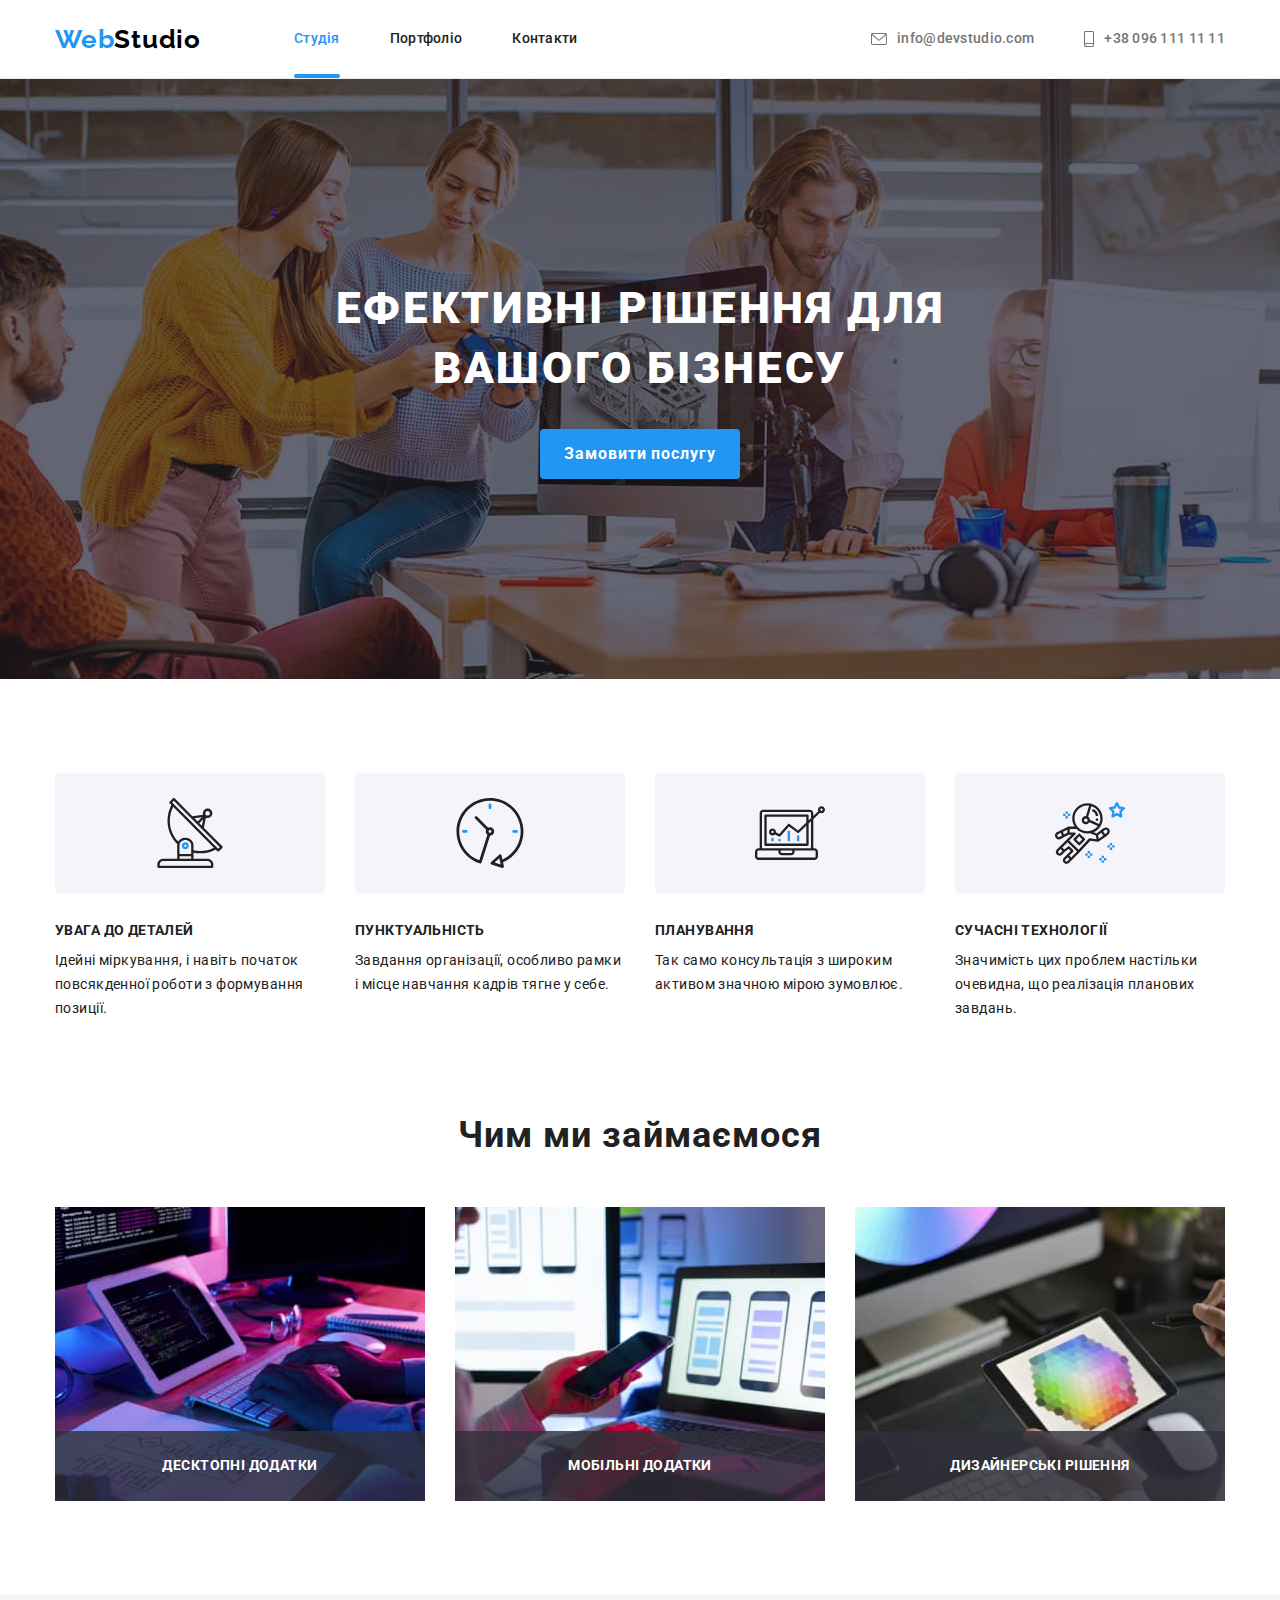
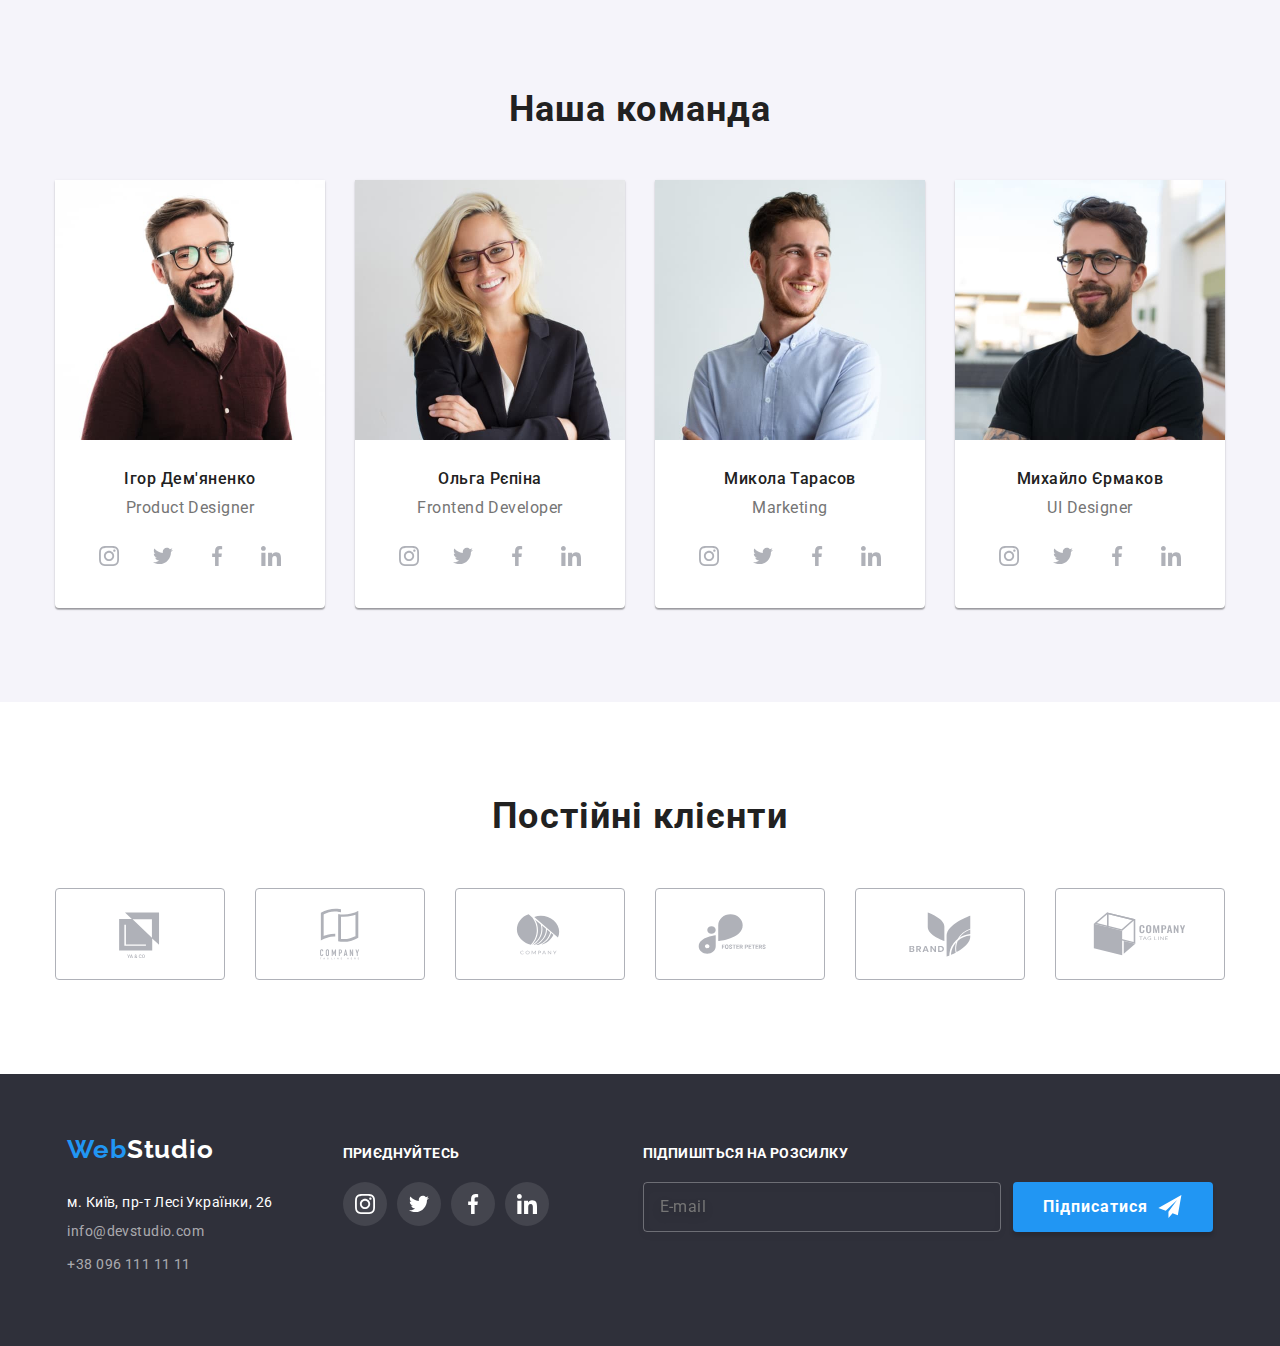
==== commit 152c2089: "з правками від ментора" ====
--- a/index.html
+++ b/index.html
@@ -33,39 +33,52 @@
           </button>
           <!-- Меню для мобілки -->
           <div class="js-menu-container">
-            <button class="menu-button js-close-menu" type="button">
+            
+            <div class="menu-column">
+              <!-- закладки мобілки -->
+              <button class="menu-button js-close-menu" type="button">
               <svg width="40" height="40" aria-label="Перемикач мобільного меню">
                 <use class="icon-cross" href="./images/icons.svg#icon-close"></use>
               </svg>
             </button>
-            <!-- закладки мобілки -->
             <ul class="menu-nav">
-              <li class="menu-nav__bookmark">
-                <a class="menu-nav__link menu-nav__link--current" href="./index.html">Студія</a>
-              </li>
-              <li class="menu-nav__bookmark">
-                <a class="menu-nav__link" href="./portfolio.html">Портфоліо</a>
-              </li>
-              <li class="menu-nav__bookmark"><a class="menu-nav__link" href="#">Контакти</a></li>
-            </ul>
-            <!-- контакти мобілки -->
-            <ul class="menu-contact">
-              <li class="menu-contact__item">
-                <a class="menu-contact__tel" href="tel:+380961111111">+38 096 111 11 11</a>
-              </li>
-              <li class="menu-contact__item">
-                <a class="menu-contact__mail" href="mailto:info@devstudio.com"
-                  >info@devstudio.com
-                </a>
-              </li>
-            </ul>
-            <!-- соц мережі мобілки -->
-            <ul class="menu-social">
-              <li class="menu-social__item"><a class="menu-social__link" href="#">Instagram</a></li>
-              <li class="menu-social__item"><a class="menu-social__link" href="#">Twitter</a></li>
-              <li class="menu-social__item"><a class="menu-social__link" href="#">Facebook</a></li>
-              <li class="menu-social__item"><a class="menu-social__link" href="#">LinkedIn</a></li>
-            </ul>
+                <li class="menu-nav__bookmark">
+                  <a class="menu-nav__link menu-nav__link--current" href="./index.html">Студія</a>
+                </li>
+                <li class="menu-nav__bookmark">
+                  <a class="menu-nav__link" href="./portfolio.html">Портфоліо</a>
+                </li>
+                <li class="menu-nav__bookmark"><a class="menu-nav__link" href="#">Контакти</a></li>
+              </ul>
+              <div class="menu-thumb">
+                <!-- контакти мобілки -->
+                <ul class="menu-contact">
+                  <li class="menu-contact__item">
+                    <a class="menu-contact__tel" href="tel:+380961111111">+38 096 111 11 11</a>
+                  </li>
+                  <li class="menu-contact__item">
+                    <a class="menu-contact__mail" href="mailto:info@devstudio.com"
+                      >info@devstudio.com
+                    </a>
+                  </li>
+                </ul>
+                <!-- соц мережі мобілки -->
+                <ul class="menu-social">
+                  <li class="menu-social__item">
+                    <a class="menu-social__link" href="#">Instagram</a>
+                  </li>
+                  <li class="menu-social__item">
+                    <a class="menu-social__link" href="#">Twitter</a>
+                  </li>
+                  <li class="menu-social__item">
+                    <a class="menu-social__link" href="#">Facebook</a>
+                  </li>
+                  <li class="menu-social__item">
+                    <a class="menu-social__link" href="#">LinkedIn</a>
+                  </li>
+                </ul>
+              </div>
+            </div>
           </div>
           <ul class="page-header__bookmarks">
             <li class="page-header__item">
@@ -490,21 +503,19 @@
           </ul>
         </div>
         <!-- Форма "Підписатися" -->
-      <div class="subscribe">
-        <p class="subscribe__title">Підпишіться на розсилку</p>
-        <form class="subscribe__form" name="subscribe-form">
-          
+        <div class="subscribe">
+          <p class="subscribe__title">Підпишіться на розсилку</p>
+          <form class="subscribe__form" name="subscribe-form">
             <input class="subscribe__input" type="email" name="email" placeholder="E-mail" />
-          
-          <button class="button" type="submit">
-            Підписатися<svg class="button__icon" width="24" height="24">
-              <use href="./images/icons.svg#icon-iconsend"></use>
-            </svg>
-          </button>
-        </form>
+
+            <button class="button" type="submit">
+              Підписатися<svg class="button__icon" width="24" height="24">
+                <use href="./images/icons.svg#icon-iconsend"></use>
+              </svg>
+            </button>
+          </form>
+        </div>
       </div>
-      </div>
-      
     </footer>
 
     <!-- Модалка -->
--- a/css/main.min.css
+++ b/css/main.min.css
@@ -1 +1 @@
-body{font-family:Roboto,sans-serif;color:#212121}h1,h2,h3,h4,h5,h6,p,ul{margin:0;padding:0;font-weight:normal;list-style:none}img{display:block;max-width:100%;height:auto}li{list-style-type:none}.container{max-width:480px;margin:0 auto;padding:0 15px}@media screen and (max-width: 767px){.container{max-width:480px}}@media screen and (min-width: 768px){.container{max-width:768px}}@media screen and (min-width: 1200px){.container{max-width:1200px}}.section{padding:60px 0}@media screen and (min-width: 1200px){.section{padding:94px 0}}.visually-hidden{position:absolute;white-space:nowrap;width:1px;height:1px;overflow:hidden;border:0;padding:0;clip:rect(0 0 0 0);-webkit-clip-path:inset(50%);clip-path:inset(50%);margin:-1px}.logo{display:inline-block;color:#2196f3;font-family:"Raleway";font-weight:700;font-size:26px;line-height:1.19;letter-spacing:.03em;text-decoration:none;margin:16px 0}.logo-footer{display:inline-block;color:#2196f3;font-family:"Raleway";font-weight:700;font-size:26px;line-height:1.19;letter-spacing:.03em;text-decoration:none}.logo--black{color:#000}.logo--white{color:#fff}header{background:#fff;border-bottom:solid 1px #ececec}@media screen and (min-width: 768px){.page-header{display:flex;align-items:center}}.page-header__bookmarks,.page-header__nav{display:flex;align-items:center;justify-content:space-between}.page-header__bookmarks{display:none}@media screen and (min-width: 768px){.page-header__bookmarks{display:flex;margin-left:93px}}.page-header__link{display:none}@media screen and (min-width: 768px){.page-header__link{position:relative;display:block;padding-top:31px;padding-bottom:31px;color:#212121;text-decoration:none;font-weight:500;font-size:14px;line-height:1.14;letter-spacing:.02em;transition:color 250ms cubic-bezier(0.4, 0, 0.2, 1)}}.page-header__link:hover,.page-header__link:focus{color:#2196f3}.page-header__link--current::after{position:absolute;bottom:0;content:"";display:block;background-color:#2196f3;color:#2196f3;height:4px;width:100%;border-radius:2px;opacity:1}.page-header__link--current{color:#2196f3}.page-header__bookmarks .page-header__item:not(:last-child){margin-right:50px}@media screen and (min-width: 1200px){.page-header__connection .page-header__item:not(:last-child){margin-right:50px}}.page-header__connection{display:none}@media screen and (min-width: 768px){.page-header__connection{display:flex;flex-direction:column;margin-left:auto;color:#757575}}@media screen and (min-width: 1200px){.page-header__connection{display:flex;flex-direction:row;margin-left:auto;color:#757575}}.page-header__contact{margin-top:10px;color:#757575;text-decoration:none;font-weight:500;font-size:12px;line-height:1.16;letter-spacing:.02em;transition:color 250ms cubic-bezier(0.4, 0, 0.2, 1)}@media screen and (min-width: 768px){.page-header__contact{display:inline-block;display:flex;align-items:center}}@media screen and (min-width: 1200px){.page-header__contact{padding-top:31px;padding-bottom:31px;font-size:14px;line-height:1.14}}.page-header__contact:hover,.page-header__contact:focus{color:#2196f3}.page-header__icon{margin-right:10px;fill:currentColor}.button{color:#fff;background-color:#2196f3;cursor:pointer;display:inline-block;display:flex;align-items:center;justify-content:center;text-align:center;border:0;width:200px;height:50px;border-radius:4px;font-weight:700;font-size:16px;line-height:1.87;letter-spacing:.06em;box-shadow:0px 4px 4px rgba(0,0,0,.15);padding:10px 23px}.button--margins{margin:auto}.hero-section{max-width:768px;height:400px;align-items:center;background-color:#2f303a;background-image:linear-gradient(rgba(47, 48, 58, 0.4), rgba(47, 48, 58, 0.4)),url(../images/heroimage.jpg);background-repeat:no-repeat;background-size:cover;background-position:center;margin:0 auto;padding:118px 0}@media screen and (min-width: 768px){.hero-section{max-width:1200px;height:400px;padding:200px 0}}@media screen and (min-width: 1200px){.hero-section{max-width:1600px;height:600px}}.hero-section__title{font-weight:900;font-size:26px;line-height:1.61;text-align:center;letter-spacing:.06em;text-transform:uppercase;margin-bottom:30px;color:#fff}@media screen and (min-width: 1200px){.hero-section__title{font-size:44px;line-height:1.36}}.benefits-section{padding-bottom:60px}@media screen and (min-width: 1200px){.benefits-section{padding-bottom:0}}@media screen and (min-width: 768px){.benefits-section__list{display:flex;flex-wrap:wrap;margin:-15px}}.benefits-section__item{width:100%;margin-bottom:30px}@media screen and (min-width: 768px){.benefits-section__item{width:354px;margin:15px}}@media screen and (min-width: 1200px){.benefits-section__item{width:270px;margin:15px}}.benefits-section__thumb{display:block;display:flex;align-items:center;justify-content:center;height:120px;border-radius:4px;margin-bottom:30px;background-color:#f5f4fa}.benefits-section__icon{width:70px;height:70px}.benefits-section__title{font-weight:700;font-size:14px;line-height:1.14;text-align:center;letter-spacing:.03em;text-transform:uppercase;margin-bottom:10px}@media screen and (min-width: 768px){.benefits-section__title{text-align:left}}.benefits-section__text{font-size:14px;line-height:1.71;letter-spacing:.03em;color:var(--secondary-text-color)}@media screen and (max-width: 1199px){.hide-doing{display:none}}h2{font-weight:700;font-size:28px;line-height:1.18;margin-bottom:30px;text-align:center;letter-spacing:.03em}@media screen and (min-width: 1200px){h2{font-weight:700;font-size:36px;line-height:1.16;margin-bottom:50px}}.doing{display:flex}.doing__item:not(:last-child){margin-right:30px}.doing__thumb{position:relative;display:flex;align-items:center}.doing__sign{position:absolute;bottom:0;display:block;display:flex;align-items:center;justify-content:center;background-color:rgba(47,48,58,.8);width:100%;height:70px;font-weight:700;font-size:14px;line-height:1.14;text-align:center;letter-spacing:.03em;text-transform:uppercase;color:#fff}.team-section{background-color:#f5f4fa}@media screen and (min-width: 768px){.team-section__list{display:flex;flex-wrap:wrap;margin:-15px}}.team-section__item{display:block;width:100%;margin-bottom:30px;background-color:#fff;box-shadow:0px 1px 3px rgba(0,0,0,.12),0px 1px 1px rgba(0,0,0,.14),0px 2px 1px rgba(0,0,0,.2);border-radius:0px 0px 4px 4px}@media screen and (min-width: 768px){.team-section__item{width:354px;margin:15px}}@media screen and (min-width: 1200px){.team-section__item{width:270px;margin:15px}}.team-section__photo{width:100%}@media screen and (min-width: 1200px){.team-section__photo{width:270px}}.team-section__title{font-weight:500;font-size:16px;line-height:1.18;text-align:center;letter-spacing:.03em;margin-bottom:10px}.team-section__text{font-size:16px;line-height:1.18;text-align:center;letter-spacing:.03em;color:#757575;margin-bottom:16px}.team-section__signature{padding:30px 32px}.team-social{display:flex;width:206px;height:44px;margin:0 auto}.team-social__item:not(:last-child){margin-right:10px}.team-social__link{display:inline-block;width:44px;height:44px;border-radius:50%;padding:12px;fill:#afb1b8;transition:color 250ms cubic-bezier(0.4, 0, 0.2, 1),background-color 250ms cubic-bezier(0.4, 0, 0.2, 1)}.team-social__link:hover,.team-social__link:focus{background-color:#2196f3;fill:#fff}.team-social__icon{width:20px;height:20px}.clients{display:flex;flex-wrap:wrap;margin:-15px}.clients__item{margin:15px}.clients__link{display:inline-block;display:flex;justify-content:center;width:210px;height:92px;border:#afb1b8 solid 1px;border-radius:4px;padding:16px 32px;color:#afb1b8;transition:fill 250ms cubic-bezier(0.4, 0, 0.2, 1),color 250ms cubic-bezier(0.4, 0, 0.2, 1),border 250ms cubic-bezier(0.4, 0, 0.2, 1)}@media screen and (min-width: 768px){.clients__link{width:226px}}@media screen and (min-width: 1200px){.clients__link{width:170px}}.clients__link:hover,.clients__link:focus{border:#2196f3 solid 1px;color:#2196f3;fill:#2196f3}.clients__icon{width:106px;height:60px;fill:currentColor}.page-footer{background-color:#2f303a;padding-top:60px;padding-bottom:60px}@media screen and (min-width: 1200px){.page-footer{display:flex;justify-content:center}}.page-footer__container{text-align:center;max-width:480px;padding-left:15px;padding-right:15px;margin:0 auto}@media screen and (min-width: 768px){.page-footer__container{display:flex;flex-wrap:wrap;justify-content:center;align-items:baseline;max-width:768px}}@media screen and (min-width: 1200px){.page-footer__container{justify-content:space-between;align-items:baseline;text-align:start;max-width:1200px}}.footer-thumb{text-align:center;margin-bottom:60px}@media screen and (min-width: 768px){.footer-thumb{margin-right:165px}}@media screen and (min-width: 1200px){.footer-thumb{text-align:left;margin-right:70px;margin-bottom:0px}}.footer-contacts{margin-top:28px}.footer-contacts__address{color:#fff;font-style:normal;font-size:14px;line-height:1.14;letter-spacing:.03em;text-decoration:none;transition:color 250ms cubic-bezier(0.4, 0, 0.2, 1)}.footer-contacts__address:hover,.footer-contacts__address:focus{color:#2196f3}.footer-contacts__connection{color:rgba(255,255,255,.6);font-style:normal;font-size:14px;line-height:1.71;letter-spacing:.03em;text-decoration:none;transition:color 250ms cubic-bezier(0.4, 0, 0.2, 1)}.footer-contacts__connection:hover,.footer-contacts__connection:focus{color:#2196f3}.footer-contacts__item:not(:last-child){margin-bottom:9px}.social-footer{display:flex;justify-content:center;margin-bottom:60px}.social-footer__item:not(:last-child){margin-right:10px}.social-footer__link{display:inline-block;width:44px;height:44px;border-radius:50%;background-color:rgba(255,255,255,.1);padding:12px;transition:background-color 250ms cubic-bezier(0.4, 0, 0.2, 1)}.social-footer__link:hover,.social-footer__link:focus{background-color:#2196f3}.social-footer__icon{width:20px;height:20px;fill:#fff}.join-in{text-align:center}@media screen and (min-width: 1200px){.join-in{text-align:left;margin-right:114px}}.join-in__title,.subscribe__title{font-weight:700;font-size:14px;line-height:1.14;letter-spacing:.03em;text-transform:uppercase;color:#fff;margin-top:12px;margin-bottom:20px}.subscribe{text-align:center;justify-content:center}@media screen and (min-width: 1200px){.subscribe{width:570px;text-align:left;margin-left:auto}}.subscribe__form{display:flex;flex-direction:column;align-items:center}@media screen and (min-width: 768px){.subscribe__form{width:450px}}@media screen and (min-width: 1200px){.subscribe__form{display:flex;flex-direction:row;width:100%}}.subscribe__input{width:100%;margin-bottom:20px;height:50px;border:1px solid rgba(255,255,255,.3);filter:drop-shadow(0px 4px 4px rgba(0, 0, 0, 0.15));border-radius:4px;background-color:rgba(0,0,0,0);font-weight:400;font-size:16px;line-height:1.25;letter-spacing:.03em;color:rgba(255,255,255,.6);outline:none;padding-left:16px;padding-right:16px}@media screen and (min-width: 1200px){.subscribe__input{margin-right:12px;margin-bottom:0;display:inline-block;width:358px}}.button__icon{margin-left:10px;justify-content:center}.backdrop{position:fixed;left:0;top:0;width:100%;height:100%;background-color:rgba(0,0,0,.2);opacity:1;transition:opacity 300ms cubic-bezier(0.4, 0, 0.2, 1)}.backdrop.is-hidden{opacity:0;pointer-events:none}.backdrop.is-hidden .modal{transform:translate(-50%, -50%) scale(1.1)}.modal{position:absolute;top:50%;left:50%;width:450px;padding:40px;border-radius:4px;background-color:#fff;box-shadow:0px 1px 3px rgba(0,0,0,.12),0px 1px 1px rgba(0,0,0,.14),0px 2px 1px rgba(0,0,0,.2);transform:translate(-50%, -50%) scale(1);transition:transform 300ms cubic-bezier(0.4, 0, 0.2, 1)}@media screen and (min-width: 1200px){.modal{width:528px}}.modal__close{position:absolute;display:block;padding:0;top:8px;right:8px;width:30px;height:30px;border-radius:50%;background-color:#fff;border:1px solid rgba(0,0,0,.1);transition:color 250ms cubic-bezier(0.4, 0, 0.2, 1)}.modal__close:hover{color:#2196f3;cursor:pointer}.modal__title{font-weight:700;font-size:20px;line-height:1.15;text-align:center;letter-spacing:.03em;margin-bottom:30px}.modal__field{display:block;position:relative}.modal__label{position:absolute;top:-18px;font-size:12px;line-height:1.16;letter-spacing:.01em;color:#757575}.modal__input{width:370px;height:40px;border:1px solid rgba(33,33,33,.2);border-radius:4px;padding-left:42px;margin-bottom:28px;transition:border 250ms cubic-bezier(0.4, 0, 0.2, 1)}@media screen and (min-width: 1200px){.modal__input{width:448px}}.modal__input:focus+.modal__icon{fill:#2196f3}.modal__input:focus{border:1px solid #2196f3}.modal__textarea{resize:none;width:370px;height:120px;font-size:12px;line-height:1.16;letter-spacing:.01em;color:rgba(117,117,117,.5);padding:12px 16px;border:1px solid rgba(33,33,33,.2);border-radius:4px;margin-bottom:20px;transition:border 250ms cubic-bezier(0.4, 0, 0.2, 1)}@media screen and (min-width: 1200px){.modal__textarea{width:448px}}.modal__textarea:focus{border:1px solid #2196f3}.modal__icon{position:absolute;top:11px;left:12px;display:inline-block;width:18px;height:18px;transition:fill 250ms cubic-bezier(0.4, 0, 0.2, 1)}.policy{display:inline-block;display:flex;align-items:center;font-size:12px;line-height:1.7;letter-spacing:.03em;color:#757575;margin-bottom:30px}@media screen and (min-width: 1200px){.policy{font-size:14px;line-height:1.71;margin-left:11px;margin-right:11px}}.policy__link{display:inline-block;color:#2196f3;text-decoration:underline;margin-left:4px}.policy__input{position:absolute;white-space:nowrap;width:1px;height:1px;overflow:hidden;border:0;padding:0;clip:rect(0 0 0 0);-webkit-clip-path:inset(50%);clip-path:inset(50%);margin:-1px}.policy__input:checked+.policy__icon{background-color:#2196f3;border:none;background-image:url(../images/check.svg);background-size:contain;background-position:center;background-repeat:no-repeat}.policy__icon{display:inline-block;width:15px;height:15px;border:#212121 2px solid;border-radius:2px;margin-right:8px;transition:background-color 250ms cubic-bezier(0.4, 0, 0.2, 1),border 250ms cubic-bezier(0.4, 0, 0.2, 1)}.filter{display:flex;flex-wrap:wrap;justify-content:left;width:80%;margin-bottom:40px}@media screen and (min-width: 768px){.filter{justify-content:center;margin-bottom:30px;width:100%}}@media screen and (min-width: 1200px){.filter{justify-content:center;margin-bottom:50px}}.filter__item{margin-bottom:15px}.filter__item:not(:last-child){margin-right:8px}.filter__button{color:#212121;background-color:#f5f4fa;cursor:pointer;border:0;font-weight:500;font-size:16px;line-height:1.62;text-align:center;letter-spacing:.03em;border-radius:4px;padding:6px 22px;transition:color 250ms cubic-bezier(0.4, 0, 0.2, 1),background-color 250ms cubic-bezier(0.4, 0, 0.2, 1),box-shadow 250ms cubic-bezier(0.4, 0, 0.2, 1)}.filter__button:hover,.filter__button:focus{color:#fff;background-color:#2196f3;box-shadow:0px 3px 1px rgba(0,0,0,.1),0px 1px 2px rgba(0,0,0,.08),0px 2px 2px rgba(0,0,0,.12)}@media screen and (min-width: 768px){.cards-grid{display:flex;flex-wrap:wrap;margin:-15px}}.card{width:100%;height:404px;margin-bottom:30px;background:#fff;border:1px solid #eee;transition:box-shadow 250ms cubic-bezier(0.4, 0, 0.2, 1),opacity 250ms cubic-bezier(0.4, 0, 0.2, 1)}.card:last-child{margin-bottom:0px}@media screen and (min-width: 768px){.card{width:354px;margin:15px;height:440px}}@media screen and (min-width: 1200px){.card{width:370px;margin:15px;height:404px}}.card:hover,.card:focus{box-shadow:0px 1px 1px rgba(0,0,0,.12),0px 4px 4px rgba(0,0,0,.06),1px 4px 6px rgba(0,0,0,.16)}.card:hover .card__overlay,.card:focus .card__overlay{transform:translateY(-294px)}.card__thumb{position:relative;overflow:hidden;display:flex;align-items:center}.card__overlay{position:absolute;top:294px;width:100%;height:100%;background-color:rgba(33,150,243,.9);transition:transform 250ms cubic-bezier(0.4, 0, 0.2, 1)}.card__comment{position:absolute;display:block;top:0;width:100%;height:100%;padding:63px 24px;font-size:18px;line-height:1.55;color:#fff;letter-spacing:.03em}.card__sign{padding:20px 24px}.card__tittle{width:100%;font-weight:700;font-size:18px;line-height:2;letter-spacing:.06em;margin-bottom:4px}.card__text{width:322px;font-size:16px;line-height:1.87;letter-spacing:.03em;color:#757575}.menu-button{display:inline-block;margin:0;padding:0;border:none;background-color:rgba(0,0,0,0);position:absolute;top:10px;right:15px;cursor:pointer}.menu-button:hover{fill:#2196f3}@media screen and (min-width: 768px){.menu-button{display:none}}.menu-button.js-menu-container .icon-cross{display:none}.menu-button.js-menu-container .icon-menu{display:block}.menu-button.js-menu-container.is-open .icon-menu{display:none}.menu-button.js-menu-container.is-open .icon-cross{display:block}.menu-button.is-open{transform:translateX(0)}.js-menu-container{padding:48px 40px;display:none;position:absolute;top:0;left:0;width:100vw;height:100vh;z-index:777;background-color:#fff}.js-menu-container.is-open{display:block}.menu-nav__bookmark{margin-bottom:32px}.menu-nav__bookmark:last-child{margin-bottom:306px}.menu-nav__link{font-weight:500;font-size:40px;line-height:1.75;letter-spacing:.02em;text-decoration:none;color:#212121}.menu-nav__link:hover{color:#2196f3}.menu-contact__item{margin-bottom:32px}.menu-contact__item:last-child{margin-bottom:64px}.menu-contact__mail{font-weight:500;font-size:24px;line-height:1.16;letter-spacing:.02em;color:#757575;text-decoration:none}.menu-contact__tel{font-weight:500;font-size:34px;line-height:1.17;letter-spacing:.02em;color:#2196f3;text-decoration:none}.menu-social{display:flex}.menu-social__item{border-right:1px solid rgba(33,33,33,.2);padding-right:10px;margin-right:10px}.menu-social__item:last-child{border:none}.menu-social__link{font-style:normal;font-weight:500;font-size:18px;line-height:1.22;letter-spacing:.02em;color:#2196f3;text-decoration:none}/*# sourceMappingURL=main.min.css.map */+body{font-family:Roboto,sans-serif;color:#212121}h1,h2,h3,h4,h5,h6,p,ul{margin:0;padding:0;font-weight:normal;list-style:none}img{display:block;max-width:100%;height:auto}li{list-style-type:none}.container{max-width:480px;margin:0 auto;padding:0 15px}@media screen and (max-width: 767px){.container{max-width:480px}}@media screen and (min-width: 768px){.container{max-width:768px}}@media screen and (min-width: 1200px){.container{max-width:1200px}}.section{padding:60px 0}@media screen and (min-width: 1200px){.section{padding:94px 0}}.visually-hidden{position:absolute;white-space:nowrap;width:1px;height:1px;overflow:hidden;border:0;padding:0;clip:rect(0 0 0 0);-webkit-clip-path:inset(50%);clip-path:inset(50%);margin:-1px}.logo{display:inline-block;color:#2196f3;font-family:"Raleway";font-weight:700;font-size:26px;line-height:1.19;letter-spacing:.03em;text-decoration:none;margin:16px 0}.logo-footer{display:inline-block;color:#2196f3;font-family:"Raleway";font-weight:700;font-size:26px;line-height:1.19;letter-spacing:.03em;text-decoration:none}.logo--black{color:#000}.logo--white{color:#fff}header{background:#fff;border-bottom:solid 1px #ececec}@media screen and (min-width: 768px){.page-header{display:flex;align-items:center}}.page-header__bookmarks,.page-header__nav{display:flex;align-items:center;justify-content:space-between}.page-header__bookmarks{display:none}@media screen and (min-width: 768px){.page-header__bookmarks{display:flex;margin-left:93px}}.page-header__link{display:none}@media screen and (min-width: 768px){.page-header__link{position:relative;display:block;padding-top:31px;padding-bottom:31px;color:#212121;text-decoration:none;font-weight:500;font-size:14px;line-height:1.14;letter-spacing:.02em;transition:color 250ms cubic-bezier(0.4, 0, 0.2, 1)}}.page-header__link:hover,.page-header__link:focus{color:#2196f3}.page-header__link--current::after{position:absolute;bottom:0;content:"";display:block;background-color:#2196f3;color:#2196f3;height:4px;width:100%;border-radius:2px;opacity:1}.page-header__link--current{color:#2196f3}.page-header__bookmarks .page-header__item:not(:last-child){margin-right:50px}@media screen and (min-width: 1200px){.page-header__connection .page-header__item:not(:last-child){margin-right:50px}}.page-header__connection{display:none}@media screen and (min-width: 768px){.page-header__connection{display:flex;flex-direction:column;margin-left:auto;color:#757575}}@media screen and (min-width: 1200px){.page-header__connection{display:flex;flex-direction:row;margin-left:auto;color:#757575}}.page-header__contact{margin-top:10px;color:#757575;text-decoration:none;font-weight:500;font-size:12px;line-height:1.16;letter-spacing:.02em;transition:color 250ms cubic-bezier(0.4, 0, 0.2, 1)}@media screen and (min-width: 768px){.page-header__contact{display:inline-block;display:flex;align-items:center}}@media screen and (min-width: 1200px){.page-header__contact{margin-top:0px;padding-top:31px;padding-bottom:31px;font-size:14px;line-height:1.14}}.page-header__contact:hover,.page-header__contact:focus{color:#2196f3}.page-header__icon{margin-right:10px;fill:currentColor}.button{color:#fff;background-color:#2196f3;cursor:pointer;display:inline-block;display:flex;align-items:center;justify-content:center;text-align:center;border:0;width:200px;height:50px;border-radius:4px;font-weight:700;font-size:16px;line-height:1.87;letter-spacing:.06em;box-shadow:0px 4px 4px rgba(0,0,0,.15);padding:10px 23px}.button--margins{margin:auto}.hero-section{max-width:768px;height:400px;align-items:center;background-color:#2f303a;background-image:linear-gradient(rgba(47, 48, 58, 0.4), rgba(47, 48, 58, 0.4)),url(../images/heroimage.jpg);background-repeat:no-repeat;background-size:cover;background-position:center;margin:0 auto;padding:118px 0}@media screen and (min-width: 768px){.hero-section{max-width:1200px}}@media screen and (min-width: 1200px){.hero-section{max-width:1600px;padding:200px 0;height:600px}}.hero-section__title{font-weight:900;font-size:26px;line-height:1.61;text-align:center;letter-spacing:.06em;text-transform:uppercase;margin-bottom:30px;color:#fff}@media screen and (min-width: 1200px){.hero-section__title{font-size:44px;line-height:1.36}}.benefits-section{padding-bottom:60px}@media screen and (min-width: 1200px){.benefits-section{padding-bottom:0}}@media screen and (min-width: 768px){.benefits-section__list{display:flex;flex-wrap:wrap;margin:-15px}}.benefits-section__item{width:100%;margin-bottom:30px}@media screen and (min-width: 768px){.benefits-section__item{width:354px;margin:15px}}@media screen and (min-width: 1200px){.benefits-section__item{width:270px;margin:15px}}.benefits-section__thumb{display:block;display:flex;align-items:center;justify-content:center;height:120px;border-radius:4px;margin-bottom:30px;background-color:#f5f4fa}.benefits-section__icon{width:70px;height:70px}.benefits-section__title{font-weight:700;font-size:14px;line-height:1.14;text-align:center;letter-spacing:.03em;text-transform:uppercase;margin-bottom:10px}@media screen and (min-width: 768px){.benefits-section__title{text-align:left}}.benefits-section__text{font-size:14px;line-height:1.71;letter-spacing:.03em;color:var(--secondary-text-color)}@media screen and (max-width: 1199px){.hide-doing{display:none}}h2{font-weight:700;font-size:28px;line-height:1.18;margin-bottom:30px;text-align:center;letter-spacing:.03em}@media screen and (min-width: 1200px){h2{font-weight:700;font-size:36px;line-height:1.16;margin-bottom:50px}}.doing{display:flex}.doing__item:not(:last-child){margin-right:30px}.doing__thumb{position:relative;display:flex;align-items:center}.doing__sign{position:absolute;bottom:0;display:block;display:flex;align-items:center;justify-content:center;background-color:rgba(47,48,58,.8);width:100%;height:70px;font-weight:700;font-size:14px;line-height:1.14;text-align:center;letter-spacing:.03em;text-transform:uppercase;color:#fff}.team-section{background-color:#f5f4fa}@media screen and (min-width: 768px){.team-section__list{display:flex;flex-wrap:wrap;margin:-15px}}.team-section__item{display:block;width:100%;margin-bottom:30px;background-color:#fff;box-shadow:0px 1px 3px rgba(0,0,0,.12),0px 1px 1px rgba(0,0,0,.14),0px 2px 1px rgba(0,0,0,.2);border-radius:0px 0px 4px 4px}@media screen and (min-width: 768px){.team-section__item{width:354px;margin:15px}}@media screen and (min-width: 1200px){.team-section__item{width:270px;margin:15px}}.team-section__photo{width:100%}@media screen and (min-width: 1200px){.team-section__photo{width:270px}}.team-section__title{font-weight:500;font-size:16px;line-height:1.18;text-align:center;letter-spacing:.03em;margin-bottom:10px}.team-section__text{font-size:16px;line-height:1.18;text-align:center;letter-spacing:.03em;color:#757575;margin-bottom:16px}.team-section__signature{padding:30px 32px}.team-social{display:flex;width:206px;height:44px;margin:0 auto}.team-social__item:not(:last-child){margin-right:10px}.team-social__link{display:inline-block;width:44px;height:44px;border-radius:50%;padding:12px;fill:#afb1b8;transition:color 250ms cubic-bezier(0.4, 0, 0.2, 1),background-color 250ms cubic-bezier(0.4, 0, 0.2, 1)}.team-social__link:hover,.team-social__link:focus{background-color:#2196f3;fill:#fff}.team-social__icon{width:20px;height:20px}.clients{display:flex;flex-wrap:wrap;margin:-15px}.clients__item{margin:15px}.clients__link{display:inline-block;display:flex;justify-content:center;width:210px;height:92px;border:#afb1b8 solid 1px;border-radius:4px;padding:16px 32px;color:#afb1b8;transition:fill 250ms cubic-bezier(0.4, 0, 0.2, 1),color 250ms cubic-bezier(0.4, 0, 0.2, 1),border 250ms cubic-bezier(0.4, 0, 0.2, 1)}@media screen and (min-width: 768px){.clients__link{width:226px}}@media screen and (min-width: 1200px){.clients__link{width:170px}}.clients__link:hover,.clients__link:focus{border:#2196f3 solid 1px;color:#2196f3;fill:#2196f3}.clients__icon{width:106px;height:60px;fill:currentColor}.page-footer{background-color:#2f303a;padding-top:60px;padding-bottom:60px}@media screen and (min-width: 1200px){.page-footer{display:flex;justify-content:center}}.page-footer__container{text-align:center;max-width:480px;padding-left:15px;padding-right:15px;margin:0 auto}@media screen and (min-width: 768px){.page-footer__container{display:flex;flex-wrap:wrap;justify-content:center;align-items:baseline;max-width:768px}}@media screen and (min-width: 1200px){.page-footer__container{justify-content:space-between;text-align:start;max-width:1200px}}.footer-thumb{text-align:center;margin-bottom:60px}@media screen and (min-width: 768px){.footer-thumb{margin-right:165px}}@media screen and (min-width: 1200px){.footer-thumb{text-align:left;margin-right:70px;margin-bottom:0px}}.footer-contacts{margin-top:28px}.footer-contacts__address{color:#fff;font-style:normal;font-size:14px;line-height:1.14;letter-spacing:.03em;text-decoration:none;transition:color 250ms cubic-bezier(0.4, 0, 0.2, 1)}.footer-contacts__address:hover,.footer-contacts__address:focus{color:#2196f3}.footer-contacts__connection{color:rgba(255,255,255,.6);font-style:normal;font-size:14px;line-height:1.71;letter-spacing:.03em;text-decoration:none;transition:color 250ms cubic-bezier(0.4, 0, 0.2, 1)}.footer-contacts__connection:hover,.footer-contacts__connection:focus{color:#2196f3}.footer-contacts__item:not(:last-child){margin-bottom:9px}.social-footer{display:flex;justify-content:center;margin-bottom:60px}.social-footer__item:not(:last-child){margin-right:10px}.social-footer__link{display:inline-block;width:44px;height:44px;border-radius:50%;background-color:rgba(255,255,255,.1);padding:12px;transition:background-color 250ms cubic-bezier(0.4, 0, 0.2, 1)}.social-footer__link:hover,.social-footer__link:focus{background-color:#2196f3}.social-footer__icon{width:20px;height:20px;fill:#fff}.join-in{text-align:center}@media screen and (min-width: 1200px){.join-in{text-align:left;margin-right:94px}}.join-in__title,.subscribe__title{font-weight:700;font-size:14px;line-height:1.14;letter-spacing:.03em;text-transform:uppercase;color:#fff;margin-top:12px;margin-bottom:20px}.subscribe{text-align:center;justify-content:center}@media screen and (min-width: 1200px){.subscribe{width:570px;text-align:left;margin-left:auto}}.subscribe__form{display:flex;flex-direction:column;align-items:center}@media screen and (min-width: 768px){.subscribe__form{width:450px}}@media screen and (min-width: 1200px){.subscribe__form{display:flex;flex-direction:row;width:100%}}.subscribe__input{width:100%;margin-bottom:20px;height:50px;border:1px solid rgba(255,255,255,.3);filter:drop-shadow(0px 4px 4px rgba(0, 0, 0, 0.15));border-radius:4px;background-color:rgba(0,0,0,0);font-weight:400;font-size:16px;line-height:1.25;letter-spacing:.03em;color:rgba(255,255,255,.6);outline:none;padding-left:16px;padding-right:16px}@media screen and (min-width: 1200px){.subscribe__input{margin-right:12px;margin-bottom:0;display:inline-block;width:358px}}.button__icon{margin-left:10px;justify-content:center}.backdrop{position:fixed;left:0;top:0;width:100%;height:100%;background-color:rgba(0,0,0,.2);opacity:1;transition:opacity 300ms cubic-bezier(0.4, 0, 0.2, 1)}.backdrop.is-hidden{opacity:0;pointer-events:none}.backdrop.is-hidden .modal{transform:translate(-50%, -50%) scale(1.1)}.modal{position:absolute;top:50%;left:50%;width:450px;padding:40px;border-radius:4px;background-color:#fff;box-shadow:0px 1px 3px rgba(0,0,0,.12),0px 1px 1px rgba(0,0,0,.14),0px 2px 1px rgba(0,0,0,.2);transform:translate(-50%, -50%) scale(1);transition:transform 300ms cubic-bezier(0.4, 0, 0.2, 1)}@media screen and (min-width: 1200px){.modal{width:528px}}.modal__close{position:absolute;display:block;padding:0;top:8px;right:8px;width:30px;height:30px;border-radius:50%;background-color:#fff;border:1px solid rgba(0,0,0,.1);transition:color 250ms cubic-bezier(0.4, 0, 0.2, 1)}.modal__close:hover{color:#2196f3;cursor:pointer}.modal__title{font-weight:700;font-size:20px;line-height:1.15;text-align:center;letter-spacing:.03em;margin-bottom:30px}.modal__field{display:block;position:relative}.modal__label{position:absolute;top:-18px;font-size:12px;line-height:1.16;letter-spacing:.01em;color:#757575}.modal__input{width:370px;height:40px;border:1px solid rgba(33,33,33,.2);border-radius:4px;padding-left:42px;margin-bottom:28px;transition:border 250ms cubic-bezier(0.4, 0, 0.2, 1)}@media screen and (min-width: 1200px){.modal__input{width:448px}}.modal__input:focus+.modal__icon{fill:#2196f3}.modal__input:focus{border:1px solid #2196f3}.modal__textarea{resize:none;width:370px;height:120px;font-size:12px;line-height:1.16;letter-spacing:.01em;color:rgba(117,117,117,.5);padding:12px 16px;border:1px solid rgba(33,33,33,.2);border-radius:4px;margin-bottom:20px;transition:border 250ms cubic-bezier(0.4, 0, 0.2, 1)}@media screen and (min-width: 1200px){.modal__textarea{width:448px}}.modal__textarea:focus{border:1px solid #2196f3}.modal__icon{position:absolute;top:11px;left:12px;display:inline-block;width:18px;height:18px;transition:fill 250ms cubic-bezier(0.4, 0, 0.2, 1)}.policy{display:inline-block;display:flex;align-items:center;font-size:12px;line-height:1.7;letter-spacing:.03em;color:#757575;margin-bottom:30px}@media screen and (min-width: 1200px){.policy{font-size:14px;line-height:1.71;margin-left:11px;margin-right:11px}}.policy__link{display:inline-block;color:#2196f3;text-decoration:underline;margin-left:4px}.policy__input{position:absolute;white-space:nowrap;width:1px;height:1px;overflow:hidden;border:0;padding:0;clip:rect(0 0 0 0);-webkit-clip-path:inset(50%);clip-path:inset(50%);margin:-1px}.policy__input:checked+.policy__icon{background-color:#2196f3;border:none;background-image:url(../images/check.svg);background-size:contain;background-position:center;background-repeat:no-repeat}.policy__icon{display:inline-block;width:15px;height:15px;border:#212121 2px solid;border-radius:2px;margin-right:8px;transition:background-color 250ms cubic-bezier(0.4, 0, 0.2, 1),border 250ms cubic-bezier(0.4, 0, 0.2, 1)}.filter{display:flex;flex-wrap:wrap;justify-content:left;width:80%;margin-bottom:40px}@media screen and (min-width: 768px){.filter{justify-content:center;margin-bottom:30px;width:100%}}@media screen and (min-width: 1200px){.filter{justify-content:center;margin-bottom:50px}}.filter__item{margin-bottom:15px}.filter__item:not(:last-child){margin-right:8px}.filter__button{color:#212121;background-color:#f5f4fa;cursor:pointer;border:0;font-weight:500;font-size:16px;line-height:1.62;text-align:center;letter-spacing:.03em;border-radius:4px;padding:6px 22px;transition:color 250ms cubic-bezier(0.4, 0, 0.2, 1),background-color 250ms cubic-bezier(0.4, 0, 0.2, 1),box-shadow 250ms cubic-bezier(0.4, 0, 0.2, 1)}.filter__button:hover,.filter__button:focus{color:#fff;background-color:#2196f3;box-shadow:0px 3px 1px rgba(0,0,0,.1),0px 1px 2px rgba(0,0,0,.08),0px 2px 2px rgba(0,0,0,.12)}@media screen and (min-width: 768px){.cards-grid{display:flex;flex-wrap:wrap;margin:-15px}}.card{width:100%;height:404px;margin-bottom:30px;background:#fff;border:1px solid #eee;transition:box-shadow 250ms cubic-bezier(0.4, 0, 0.2, 1),opacity 250ms cubic-bezier(0.4, 0, 0.2, 1)}.card:last-child{margin-bottom:0px}@media screen and (min-width: 768px){.card{width:354px;margin:15px;height:440px}}@media screen and (min-width: 1200px){.card{width:370px;margin:15px;height:404px}}.card:hover,.card:focus{box-shadow:0px 1px 1px rgba(0,0,0,.12),0px 4px 4px rgba(0,0,0,.06),1px 4px 6px rgba(0,0,0,.16)}.card:hover .card__overlay,.card:focus .card__overlay{transform:translateY(-294px)}.card__thumb{position:relative;overflow:hidden;display:flex;align-items:center}.card__overlay{position:absolute;top:294px;width:100%;height:100%;background-color:rgba(33,150,243,.9);transition:transform 250ms cubic-bezier(0.4, 0, 0.2, 1)}.card__comment{position:absolute;display:block;top:0;width:100%;height:100%;padding:63px 24px;font-size:18px;line-height:1.55;color:#fff;letter-spacing:.03em}.card__sign{padding:20px 24px}.card__tittle{width:100%;font-weight:700;font-size:18px;line-height:2;letter-spacing:.06em;margin-bottom:4px}.card__text{width:322px;font-size:16px;line-height:1.87;letter-spacing:.03em;color:#757575}.menu-button{display:inline-block;margin:0;padding:0;border:none;background-color:rgba(0,0,0,0);position:absolute;top:10px;right:15px;cursor:pointer}.menu-button:hover{fill:#2196f3}@media screen and (min-width: 768px){.menu-button{display:none}}.menu-button.js-menu-container .icon-cross{display:none}.menu-button.js-menu-container .icon-menu{display:block}.menu-button.js-menu-container.is-open .icon-menu{display:none}.menu-button.js-menu-container.is-open .icon-cross{display:block}.menu-button.is-open{transform:translateX(0)}.js-menu-container{display:none}.js-menu-container.is-open{display:block}.menu-column{padding:48px 40px;position:fixed;display:flex;flex-direction:column;justify-content:space-between;top:0;left:0;width:100vw;height:100vh;overflow-y:scroll;background-color:#fff}.menu-nav{display:block}.menu-nav__bookmark{margin-bottom:32px}.menu-nav__bookmark:last-child{margin-bottom:0}.menu-nav__link{font-weight:500;font-size:40px;line-height:1.75;letter-spacing:.02em;text-decoration:none;color:#212121}.menu-nav__link:hover{color:#2196f3}.menu-thumb{display:flex;flex-direction:column}.menu-contact__item{margin-bottom:32px}.menu-contact__item:last-child{margin-bottom:64px}.menu-contact__mail{font-weight:500;font-size:24px;line-height:1.16;letter-spacing:.02em;color:#757575;text-decoration:none}.menu-contact__tel{font-weight:500;font-size:34px;line-height:1.17;letter-spacing:.02em;color:#2196f3;text-decoration:none}.menu-social{display:flex}.menu-social__item{border-right:1px solid rgba(33,33,33,.2);padding-right:10px;margin-right:10px}.menu-social__item:last-child{border:none}.menu-social__link{font-style:normal;font-weight:500;font-size:18px;line-height:1.22;letter-spacing:.02em;color:#2196f3;text-decoration:none}/*# sourceMappingURL=main.min.css.map */